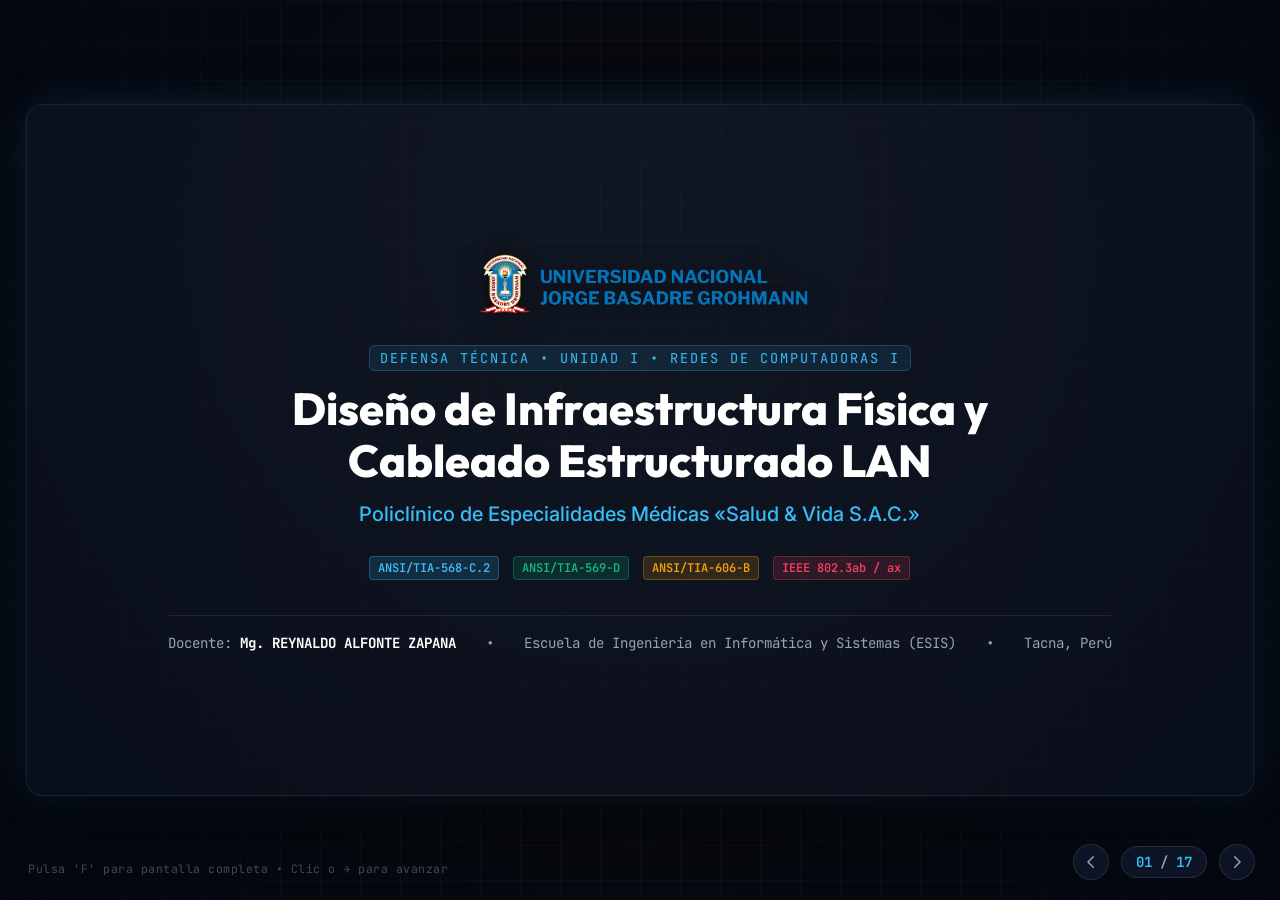
==== diapositivas/index.html @ ad4157c2 "diapositivas" ====
<!DOCTYPE html>
<html lang="es">
<head>
  <meta charset="UTF-8">
  <meta name="viewport" content="width=device-width, initial-scale=1.0">
  <title>Defensa Técnica de Red LAN - Policlínico Salud & Vida</title>
  <link rel="preconnect" href="https://fonts.googleapis.com">
  <link rel="preconnect" href="https://fonts.gstatic.com" crossorigin>
  <link href="https://fonts.googleapis.com/css2?family=Inter:wght@400;500;600;700;800&family=JetBrains+Mono:wght@500;700;800&family=Outfit:wght@600;700;800&display=swap" rel="stylesheet">
  <link rel="stylesheet" href="styles.css">
</head>
<body>

  <!-- Barra de progreso superior -->
  <div id="progress-bar"></div>

  <!-- Contenedor general centrado -->
  <main id="presentation-viewport">
    <div class="slide-stage" title="Haz clic o usa las flechas para avanzar">

      <!-- ===================================================================
           SLIDE 01: PORTADA ACADÉMICA
           =================================================================== -->
      <section class="slide active" id="slide-1">
        <div class="layout-hero">
          <div style="display: flex; align-items: center; justify-content: center; gap: 24px; margin-bottom: 25px;">
            <img src="images/logo-unjbg.png" alt="UNJBG" style="height: 72px; object-fit: contain; filter: drop-shadow(0 4px 12px rgba(0,0,0,0.5));">
          </div>
          
          <div class="slide-tag" style="margin-bottom: 12px;">Defensa Técnica • Unidad I • Redes de Computadoras I</div>
          
          <h1 style="font-family: var(--font-display); font-size: 2.8rem; font-weight: 800; line-height: 1.15; color: #fff; max-width: 900px; margin-bottom: 16px;">
            Diseño de Infraestructura Física y Cableado Estructurado LAN
          </h1>
          
          <p style="font-size: 1.25rem; color: var(--accent-cyan); font-weight: 500; margin-bottom: 30px;">
            Policlínico de Especialidades Médicas «Salud & Vida S.A.C.»
          </p>

          <div style="display: flex; gap: 14px; justify-content: center; margin-bottom: 35px;">
            <span class="pill pill-cyan">ANSI/TIA-568-C.2</span>
            <span class="pill pill-emerald">ANSI/TIA-569-D</span>
            <span class="pill pill-amber">ANSI/TIA-606-B</span>
            <span class="pill pill-rose">IEEE 802.3ab / ax</span>
          </div>

          <div style="display: flex; align-items: center; gap: 30px; font-family: var(--font-mono); font-size: 0.88rem; color: var(--text-muted); border-top: 1px solid rgba(255,255,255,0.08); padding-top: 18px;">
            <div>Docente: <strong style="color: #fff;">Mg. REYNALDO ALFONTE ZAPANA</strong></div>
            <div>•</div>
            <div>Escuela de Ingeniería en Informática y Sistemas (ESIS)</div>
            <div>•</div>
            <div>Tacna, Perú</div>
          </div>
        </div>
      </section>

      <!-- ===================================================================
           SLIDE 02: EL PROBLEMA FÍSICO Y OPERATIVO
           =================================================================== -->
      <section class="slide" id="slide-2">
        <header class="slide-header">
          <div>
            <div class="slide-tag">Diagnóstico Situacional</div>
            <h2 class="slide-title">El Problema Físico: Caos Operativo en Salud</h2>
          </div>
          <div class="slide-subtitle">Vulnerabilidad de datos clínicos en infraestructura precaria</div>
        </header>

        <div class="slide-body">
          <div class="layout-equal">
            <!-- Diagnóstico de Fallas -->
            <div class="card" style="border-color: rgba(244, 63, 94, 0.3);">
              <div class="card-title" style="color: var(--accent-rose);">
                <svg width="22" height="22" fill="none" stroke="currentColor" stroke-width="2" viewBox="0 0 24 24"><path stroke-linecap="round" stroke-linejoin="round" d="M12 9v2m0 4h.01m-6.938 4h13.856c1.54 0 2.502-1.667 1.732-3L13.732 4c-.77-1.333-2.694-1.333-3.464 0L3.34 16c-.77 1.333.192 3 1.732 3z"/></svg>
                Infraestructura Encontrada (Fallas Críticas)
              </div>
              <ul class="bullet-list">
                <li class="bullet-item">
                  <div class="bullet-dot" style="background: var(--accent-rose); box-shadow: 0 0 10px var(--accent-rose);"></div>
                  <div><strong>Cables Cat 5e en piso:</strong> Tendidos sin canalización, expuestos al tránsito de camillas y personal.</div>
                </li>
                <li class="bullet-item">
                  <div class="bullet-dot" style="background: var(--accent-rose); box-shadow: 0 0 10px var(--accent-rose);"></div>
                  <div><strong>Mini-switches en cascada:</strong> Tormentas de broadcast y cuellos de botella constantes en horas punta.</div>
                </li>
                <li class="bullet-item">
                  <div class="bullet-dot" style="background: var(--accent-rose); box-shadow: 0 0 10px var(--accent-rose);"></div>
                  <div><strong>Interferencia EMI en Rayos X:</strong> Datos corrompidos por descargas de 100 kV de equipos electromédicos.</div>
                </li>
              </ul>
              
              <div class="kpi-row" style="margin-top: auto;">
                <div class="kpi-box" style="border-color: rgba(244, 63, 94, 0.2);">
                  <div class="kpi-value rose">100 Mbps</div>
                  <div class="kpi-label">Límite Cat 5e (IEEE 802.3u)</div>
                </div>
                <div class="kpi-box" style="border-color: rgba(244, 63, 94, 0.2);">
                  <div class="kpi-value rose">100 MHz</div>
                  <div class="kpi-label">Ancho de banda Cat 5e (TIA-568)</div>
                </div>
              </div>
            </div>

            <!-- Solución de Ingeniería -->
            <div class="card" style="border-color: rgba(16, 185, 129, 0.3);">
              <div class="card-title" style="color: var(--accent-emerald);">
                <svg width="22" height="22" fill="none" stroke="currentColor" stroke-width="2" viewBox="0 0 24 24"><path stroke-linecap="round" stroke-linejoin="round" d="M9 12l2 2 4-4m6 2a9 9 0 11-18 0 9 9 0 0118 0z"/></svg>
                Solución de Ingeniería Proyectada
              </div>
              <ul class="bullet-list">
                <li class="bullet-item">
                  <div class="bullet-dot" style="background: var(--accent-emerald); box-shadow: 0 0 10px var(--accent-emerald);"></div>
                  <div><strong>100% Canalizado por techo:</strong> Bandeja tipo malla aérea en pasillo + canaleta PVC de dos vías en muros.</div>
                </li>
                <li class="bullet-item">
                  <div class="bullet-dot" style="background: var(--accent-emerald); box-shadow: 0 0 10px var(--accent-emerald);"></div>
                  <div><strong>Centralización en Rack 42U:</strong> Cuarto MDF cerrado, climatizado y con respaldo UPS Online 3kVA.</div>
                </li>
                <li class="bullet-item">
                  <div class="bullet-dot" style="background: var(--accent-emerald); box-shadow: 0 0 10px var(--accent-emerald);"></div>
                  <div><strong>Blindaje F/UTP Cat 6A:</strong> Pantalla electromagnética &ge; 40 dB en salas de diagnóstico crítico.</div>
                </li>
              </ul>

              <div class="kpi-row" style="margin-top: auto;">
                <div class="kpi-box" style="border-color: rgba(16, 185, 129, 0.2);">
                  <div class="kpi-value emerald">&lt; 1.2 s</div>
                  <div class="kpi-label">Apertura estudio DICOM</div>
                </div>
                <div class="kpi-box" style="border-color: rgba(16, 185, 129, 0.2);">
                  <div class="kpi-value emerald">1000 Mbps</div>
                  <div class="kpi-label">Gigabit garantizado</div>
                </div>
              </div>
            </div>
          </div>
        </div>
      </section>

      <!-- ===================================================================
           SLIDE 03: REQUERIMIENTOS Y DIMENSIONAMIENTO
           =================================================================== -->
      <section class="slide" id="slide-3">
        <header class="slide-header">
          <div>
            <div class="slide-tag">Requerimientos de Infraestructura</div>
            <h2 class="slide-title">Dimensionamiento Racional: 450 m² y 56 Tomas</h2>
          </div>
          <div class="slide-subtitle">Distribución por áreas funcionales y densidad de puestos</div>
        </header>

        <div class="slide-body">
          <div class="layout-split">
            <!-- Tabla técnica resumida -->
            <div class="card">
              <div class="card-title">Matriz de Distribución por Zonas</div>
              <table class="tech-table">
                <thead>
                  <tr>
                    <th>Zona Hospitalaria</th>
                    <th>Ambientes</th>
                    <th>Tomas</th>
                    <th>Tipo Cable</th>
                  </tr>
                </thead>
                <tbody>
                  <tr>
                    <td><strong>Atención y Espera</strong></td>
                    <td>Recepción, Sala Espera, Triaje</td>
                    <td><span class="pill pill-cyan">11 Tomas</span></td>
                    <td>UTP Cat 6</td>
                  </tr>
                  <tr>
                    <td><strong>Consulta Externa</strong></td>
                    <td>Consultorios C-01 al C-08</td>
                    <td><span class="pill pill-cyan">16 Tomas</span></td>
                    <td>UTP Cat 6</td>
                  </tr>
                  <tr>
                    <td><strong>Zona Crítica EMI</strong></td>
                    <td>Rayos X y Lab. Clínico</td>
                    <td><span class="pill pill-amber">6 Tomas</span></td>
                    <td>F/UTP Cat 6A</td>
                  </tr>
                  <tr>
                    <td><strong>Administración</strong></td>
                    <td>Jefatura, Contab., Farmacia</td>
                    <td><span class="pill pill-cyan">10 Tomas</span></td>
                    <td>UTP Cat 6</td>
                  </tr>
                  <tr>
                    <td><strong>Equipos Activos</strong></td>
                    <td>4 APs Wi-Fi 6 + Servidores</td>
                    <td><span class="pill pill-purple">13 Tomas</span></td>
                    <td>UTP / F-UTP</td>
                  </tr>
                </tbody>
              </table>
            </div>

            <!-- Panel de Decisiones -->
            <div class="card">
              <div class="card-title">Criterios de Ingeniería Aplicados</div>
              <ul class="bullet-list">
                <li class="bullet-item">
                  <div class="bullet-dot"></div>
                  <div><strong>Regla de 2 tomas mínimas (TIA-568):</strong> Cada puesto cuenta con 1 punto de datos para PC y 1 para impresora o reserva de VoIP.</div>
                </li>
                <li class="bullet-item">
                  <div class="bullet-dot"></div>
                  <div><strong>Reserva técnica del 15%:</strong> 8 puntos distribuidos para futuras cámaras IP o telemedicina sin obras civiles adicionales.</div>
                </li>
                <li class="bullet-item">
                  <div class="bullet-dot"></div>
                  <div><strong>Zonificación médica:</strong> Flujo público al ingreso (Oeste) y zona diagnóstica restringida al fondo (Este).</div>
                </li>
              </ul>

              <div class="kpi-row" style="margin-top: auto;">
                <div class="kpi-box">
                  <div class="kpi-value">450 m²</div>
                  <div class="kpi-label">Planta única (30x15m)</div>
                </div>
                <div class="kpi-box">
                  <div class="kpi-value emerald">56 Pts</div>
                  <div class="kpi-label">Jacks RJ-45 certificados</div>
                </div>
              </div>
            </div>
          </div>
        </div>
      </section>

      <!-- ===================================================================
           SLIDE 04: PERFIL DE TRÁFICO MÉDICO (EMR VS DICOM)
           =================================================================== -->
      <section class="slide" id="slide-4">
        <header class="slide-header">
          <div>
            <div class="slide-tag">Análisis de Carga de Red</div>
            <h2 class="slide-title">Perfil de Tráfico: EMR Ligero vs. Ráfagas DICOM</h2>
          </div>
          <div class="slide-subtitle">Comportamiento asimétrico de los flujos de datos en el policlínico</div>
        </header>

        <div class="slide-body">
          <div class="layout-equal">
            <!-- Flujo 1: EMR -->
            <div class="card">
              <div class="card-title" style="color: var(--accent-cyan);">
                <svg width="22" height="22" fill="none" stroke="currentColor" stroke-width="2" viewBox="0 0 24 24"><path stroke-linecap="round" stroke-linejoin="round" d="M9 12h6m-6 4h6m2 5H7a2 2 0 01-2-2V5a2 2 0 012-2h5.586a1 1 0 01.707.293l5.414 5.414a1 1 0 01.293.707V19a2 2 0 01-2 2z"/></svg>
                Tráfico EMR / Historias Clínicas (Texto / HL7)
              </div>
              <div class="diagram-container" style="height: 140px; margin-bottom: 16px;">
                <!-- Flujo continuo pequeño -->
                <svg viewBox="0 0 400 100">
                  <path d="M 30 50 L 370 50" stroke="#334155" stroke-width="3" stroke-dasharray="6,4"/>
                  <circle cx="90" cy="50" r="10" fill="#38bdf8"/>
                  <circle cx="170" cy="50" r="10" fill="#38bdf8"/>
                  <circle cx="250" cy="50" r="10" fill="#38bdf8"/>
                  <circle cx="330" cy="50" r="10" fill="#38bdf8"/>
                  <text x="200" y="85" fill="#94a3b8" font-family="'JetBrains Mono'" font-size="12" text-anchor="middle">Paquetes pequeños continuos (50 KB / petición)</text>
                </svg>
              </div>
              <ul class="bullet-list">
                <li class="bullet-item"><div class="bullet-dot"></div><div><strong>Patrón:</strong> Consultas constantes a base de datos PostgreSQL/MySQL.</div></li>
                <li class="bullet-item"><div class="bullet-dot"></div><div><strong>Sensibilidad:</strong> Requiere baja latencia (&lt; 5 ms) y cero caídas de sesión.</div></li>
                <li class="bullet-item"><div class="bullet-dot"></div><div><strong>Suficiencia:</strong> Cable UTP Cat 6 cubre holgadamente esta demanda.</div></li>
              </ul>
            </div>

            <!-- Flujo 2: DICOM -->
            <div class="card" style="border-color: rgba(245, 158, 11, 0.3);">
              <div class="card-title" style="color: var(--accent-amber);">
                <svg width="22" height="22" fill="none" stroke="currentColor" stroke-width="2" viewBox="0 0 24 24"><path stroke-linecap="round" stroke-linejoin="round" d="M4 16l4.586-4.586a2 2 0 012.828 0L16 16m-2-2l1.586-1.586a2 2 0 012.828 0L20 14m-6-6h.01M6 20h12a2 2 0 002-2V6a2 2 0 00-2-2H6a2 2 0 00-2 2v12a2 2 0 002 2z"/></svg>
                Tráfico Radiológico DICOM (PACS / Imágenes)
              </div>
              <div class="diagram-container" style="height: 140px; margin-bottom: 16px;">
                <!-- Ráfaga masiva -->
                <svg viewBox="0 0 400 100">
                  <path d="M 30 50 L 370 50" stroke="#334155" stroke-width="3"/>
                  <rect x="110" y="25" width="180" height="50" rx="8" fill="rgba(245, 158, 11, 0.2)" stroke="#f59e0b" stroke-width="2"/>
                  <text x="200" y="55" fill="#f59e0b" font-family="'JetBrains Mono'" font-size="14" font-weight="700" text-anchor="middle">RÁFAGA DICOM: 50 a 300 MB</text>
                  <text x="200" y="90" fill="#94a3b8" font-family="'JetBrains Mono'" font-size="12" text-anchor="middle">Demanda pico masiva de ancho de banda</text>
                </svg>
              </div>
              <ul class="bullet-list">
                <li class="bullet-item"><div class="bullet-dot" style="background: var(--accent-amber);"></div><div><strong>Patrón:</strong> Ráfagas de 120 MB inmediatamente tras disparar el Rayos X.</div></li>
                <li class="bullet-item"><div class="bullet-dot" style="background: var(--accent-amber);"></div><div><strong>Riesgo crítico:</strong> Si el enlace se degrada a 100 Mbps, el visor tarda 15 a 30 seg.</div></li>
                <li class="bullet-item"><div class="bullet-dot" style="background: var(--accent-amber);"></div><div><strong>Exigencia:</strong> Enlace apantallado a 1 Gbps / 10 Gbps directo al servidor PACS.</div></li>
              </ul>
            </div>
          </div>
        </div>
      </section>

      <!-- ===================================================================
           SLIDE 05: TOPOLOGÍA EN ESTRELLA JERÁRQUICA COLAPSADA
           =================================================================== -->
      <section class="slide" id="slide-5">
        <header class="slide-header">
          <div>
            <div class="slide-tag">Diseño Topológico</div>
            <h2 class="slide-title">Decisión 1: Estrella Jerárquica Colapsada</h2>
          </div>
          <div class="slide-subtitle">Centralización en Rack 42U con uplinks SFP+ de 10 Gbps</div>
        </header>

        <div class="slide-body">
          <div class="layout-split">
            <!-- Diagrama Vectorial Manim Style -->
            <div class="diagram-container">
              <svg viewBox="0 0 500 360">
                <!-- Rack Central -->
                <rect x="175" y="30" width="150" height="65" rx="8" fill="rgba(56, 189, 248, 0.15)" stroke="#38bdf8" stroke-width="2"/>
                <text x="250" y="58" fill="#fff" font-family="'Outfit'" font-size="14" font-weight="700" text-anchor="middle">MDF RACK 42U</text>
                <text x="250" y="78" fill="#38bdf8" font-family="'JetBrains Mono'" font-size="11" text-anchor="middle">Switch Core 24p + 4 SFP+</text>

                <!-- Uplinks 10G DAC -->
                <line x1="210" y1="95" x2="110" y2="160" stroke="#38bdf8" stroke-width="3" stroke-dasharray="4,3"/>
                <line x1="290" y1="95" x2="390" y2="160" stroke="#38bdf8" stroke-width="3" stroke-dasharray="4,3"/>
                <text x="135" y="125" fill="#38bdf8" font-family="'JetBrains Mono'" font-size="10" font-weight="700">10G DAC</text>
                <text x="335" y="125" fill="#38bdf8" font-family="'JetBrains Mono'" font-size="10" font-weight="700">10G DAC</text>

                <!-- Switch Acceso 01 (Oeste) -->
                <rect x="35" y="160" width="150" height="55" rx="6" fill="#1e293b" stroke="#64748b" stroke-width="2"/>
                <text x="110" y="185" fill="#fff" font-family="'Outfit'" font-size="13" font-weight="600" text-anchor="middle">SW Acceso 01 (Oeste)</text>
                <text x="110" y="202" fill="#94a3b8" font-family="'JetBrains Mono'" font-size="10" text-anchor="middle">24p GbE PoE+ (370W)</text>

                <!-- Switch Acceso 02 (Este) -->
                <rect x="315" y="160" width="150" height="55" rx="6" fill="#1e293b" stroke="#64748b" stroke-width="2"/>
                <text x="390" y="185" fill="#fff" font-family="'Outfit'" font-size="13" font-weight="600" text-anchor="middle">SW Acceso 02 (Este)</text>
                <text x="390" y="202" fill="#94a3b8" font-family="'JetBrains Mono'" font-size="10" text-anchor="middle">24p GbE PoE+ (370W)</text>

                <!-- Nodos terminales Oeste -->
                <path d="M 60 215 L 40 280" stroke="#475569" stroke-width="1.5"/>
                <path d="M 90 215 L 85 280" stroke="#475569" stroke-width="1.5"/>
                <path d="M 130 215 L 140 280" stroke="#475569" stroke-width="1.5"/>
                <path d="M 160 215 L 190 280" stroke="#475569" stroke-width="1.5"/>
                <rect x="20" y="280" width="38" height="22" rx="3" fill="#0f172a" stroke="#38bdf8"/>
                <text x="39" y="295" fill="#94a3b8" font-family="'JetBrains Mono'" font-size="9" text-anchor="middle">Recep</text>
                <rect x="68" y="280" width="38" height="22" rx="3" fill="#0f172a" stroke="#38bdf8"/>
                <text x="87" y="295" fill="#94a3b8" font-family="'JetBrains Mono'" font-size="9" text-anchor="middle">Farm</text>
                <rect x="120" y="280" width="38" height="22" rx="3" fill="#0f172a" stroke="#38bdf8"/>
                <text x="139" y="295" fill="#94a3b8" font-family="'JetBrains Mono'" font-size="9" text-anchor="middle">C01-04</text>
                <rect x="175" y="280" width="38" height="22" rx="3" fill="#0f172a" stroke="#c084fc"/>
                <text x="194" y="295" fill="#c084fc" font-family="'JetBrains Mono'" font-size="9" text-anchor="middle">AP1/2</text>

                <!-- Nodos terminales Este -->
                <path d="M 340 215 L 310 280" stroke="#475569" stroke-width="1.5"/>
                <path d="M 370 215 L 360 280" stroke="#475569" stroke-width="1.5"/>
                <path d="M 410 215 L 415 280" stroke="#f59e0b" stroke-width="2"/>
                <path d="M 440 215 L 465 280" stroke="#ef4444" stroke-width="2"/>
                <rect x="290" y="280" width="38" height="22" rx="3" fill="#0f172a" stroke="#38bdf8"/>
                <text x="309" y="295" fill="#94a3b8" font-family="'JetBrains Mono'" font-size="9" text-anchor="middle">C05-08</text>
                <rect x="340" y="280" width="38" height="22" rx="3" fill="#0f172a" stroke="#38bdf8"/>
                <text x="359" y="295" fill="#94a3b8" font-family="'JetBrains Mono'" font-size="9" text-anchor="middle">Admin</text>
                <rect x="395" y="280" width="40" height="22" rx="3" fill="#0f172a" stroke="#f59e0b"/>
                <text x="415" y="295" fill="#f59e0b" font-family="'JetBrains Mono'" font-size="9" font-weight="700" text-anchor="middle">Lab</text>
                <rect x="445" y="280" width="40" height="22" rx="3" fill="#0f172a" stroke="#ef4444"/>
                <text x="465" y="295" fill="#ef4444" font-family="'JetBrains Mono'" font-size="9" font-weight="700" text-anchor="middle">Rx</text>
              </svg>
            </div>

            <!-- Defensa de la Topología -->
            <div class="card">
              <div class="card-title">Por qué Estrella Colapsada</div>
              <ul class="bullet-list">
                <li class="bullet-item">
                  <div class="bullet-dot"></div>
                  <div><strong>Aislamiento de fallas por puerto:</strong> Un corte de cable en un consultorio no afecta a los demás ambientes.</div>
                </li>
                <li class="bullet-item">
                  <div class="bullet-dot"></div>
                  <div><strong>Descarte de Bus y Anillo:</strong> Topologías obsoletas que sufren de colisiones masivas y colapso de toda la red ante una sola rotura.</div>
                </li>
                <li class="bullet-item">
                  <div class="bullet-dot"></div>
                  <div><strong>Dos capas en lugar de tres:</strong> Al tener 1 solo piso, una capa de distribución separada habría encarecido $3,500 USD sin beneficio técnico.</div>
                </li>
              </ul>

              <div class="kpi-row" style="margin-top: auto;">
                <div class="kpi-box">
                  <div class="kpi-value">10 Gbps</div>
                  <div class="kpi-label">Uplinks SFP+ DAC</div>
                </div>
                <div class="kpi-box">
                  <div class="kpi-value emerald">100%</div>
                  <div class="kpi-label">Switches PoE+ gestionados</div>
                </div>
              </div>
            </div>
          </div>
        </div>
      </section>

      <!-- ===================================================================
           SLIDE 06: ENCAPSULACIÓN Y LA CAPA FÍSICA
           =================================================================== -->
      <section class="slide" id="slide-6">
        <header class="slide-header">
          <div>
            <div class="slide-tag">Modelos de Referencia</div>
            <h2 class="slide-title">Encapsulación: La Capa Física Sostiene la Red</h2>
          </div>
          <div class="slide-subtitle">Trayectoria descendente de un estudio DICOM desde Rayos X al Servidor PACS</div>
        </header>

        <div class="slide-body">
          <div class="layout-split">
            <!-- Diagrama vertical de capas -->
            <div class="card" style="padding: 2.5% 3.5%;">
              <div style="display: flex; flex-direction: column; gap: 8px; height: 100%; justify-content: space-between;">
                <div style="background: rgba(192, 132, 252, 0.1); border-left: 4px solid var(--accent-purple); padding: 8px 14px; border-radius: 4px;">
                  <div style="font-family: var(--font-mono); font-size: 0.75rem; color: var(--accent-purple); font-weight: 700;">CAPA 7, 6, 5 • APLICACIÓN</div>
                  <div style="font-size: 0.92rem; color: #fff;">Estudio Radiológico DICOM (120 MB de imagen + metadatos)</div>
                </div>
                <div style="background: rgba(56, 189, 248, 0.1); border-left: 4px solid var(--accent-cyan); padding: 8px 14px; border-radius: 4px;">
                  <div style="font-family: var(--font-mono); font-size: 0.75rem; color: var(--accent-cyan); font-weight: 700;">CAPA 4 • TRANSPORTE (TCP)</div>
                  <div style="font-size: 0.92rem; color: #fff;">Segmentación MSS = 1460 bytes • Puerto destino TCP/104 (DICOM Storage)</div>
                </div>
                <div style="background: rgba(56, 189, 248, 0.1); border-left: 4px solid var(--accent-cyan); padding: 8px 14px; border-radius: 4px;">
                  <div style="font-family: var(--font-mono); font-size: 0.75rem; color: var(--accent-cyan); font-weight: 700;">CAPA 3 • RED (IP)</div>
                  <div style="font-size: 0.92rem; color: #fff;">Direccionamiento IPv4 • IP Origen: PC Rayos X &rarr; IP Destino: PACS</div>
                </div>
                <div style="background: rgba(16, 185, 129, 0.1); border-left: 4px solid var(--accent-emerald); padding: 8px 14px; border-radius: 4px;">
                  <div style="font-family: var(--font-mono); font-size: 0.75rem; color: var(--accent-emerald); font-weight: 700;">CAPA 2 • ENLACE (ETHERNET IEEE 802.3)</div>
                  <div style="font-size: 0.92rem; color: #fff;">Cabecera MAC + Cola FCS CRC-32 (Detección rigurosa de errores de bit)</div>
                </div>
                <div style="background: rgba(245, 158, 11, 0.15); border-left: 4px solid var(--accent-amber); padding: 8px 14px; border-radius: 4px;">
                  <div style="font-family: var(--font-mono); font-size: 0.75rem; color: var(--accent-amber); font-weight: 700;">CAPA 1 • FÍSICA (4D-PAM5 EN COBRE)</div>
                  <div style="font-size: 0.92rem; color: #fff;">Voltajes analógicos en 4 pares de cobre F/UTP Cat 6A apantallado</div>
                </div>
              </div>
            </div>

            <!-- Justificación técnica -->
            <div class="card">
              <div class="card-title">Impacto Clínico de la Capa Física</div>
              <ul class="bullet-list">
                <li class="bullet-item">
                  <div class="bullet-dot"></div>
                  <div><strong>El riesgo del ruido:</strong> Si la Capa 1 no tiene blindaje, el ruido altera bits; la Capa 2 descarta la trama por fallo de CRC-32.</div>
                </li>
                <li class="bullet-item">
                  <div class="bullet-dot"></div>
                  <div><strong>Colapso TCP:</strong> Al perderse tramas, la Capa 4 (TCP) entra en retransmisiones continuas y reduce la ventana de congestión.</div>
                </li>
                <li class="bullet-item">
                  <div class="bullet-dot"></div>
                  <div><strong>Resultado garantizado:</strong> Con medio físico inmune, los 120 MB se transfieren en <strong>1.12 segundos</strong> sin congelar el visor del médico.</div>
                </li>
              </ul>

              <div class="kpi-row" style="margin-top: auto;">
                <div class="kpi-box">
                  <div class="kpi-value">1460 B</div>
                  <div class="kpi-label">MSS estándar TCP</div>
                </div>
                <div class="kpi-box">
                  <div class="kpi-value emerald">CRC-32</div>
                  <div class="kpi-label">FCS de integridad</div>
                </div>
              </div>
            </div>
          </div>
        </div>
      </section>

      <!-- ===================================================================
           SLIDE 07: SELECCIÓN DE MEDIOS: UTP CAT 6 LSZH
           =================================================================== -->
      <section class="slide" id="slide-7">
        <header class="slide-header">
          <div>
            <div class="slide-tag">Medios de Transmisión</div>
            <h2 class="slide-title">Decisión 2: UTP Cat 6 LSZH para el 85% de la Red</h2>
          </div>
          <div class="slide-subtitle">Rendimiento Gigabit a 250 MHz con bioseguridad hospitalaria</div>
        </header>

        <div class="slide-body">
          <div class="layout-split">
            <!-- Diagrama Vectorial de Despiece del Cable UTP Cat 6 -->
            <div class="diagram-container">
              <svg viewBox="0 0 400 300">
                <!-- Chaqueta Exterior -->
                <circle cx="200" cy="150" r="120" fill="rgba(56, 189, 248, 0.1)" stroke="#38bdf8" stroke-width="4"/>
                <text x="200" y="18" fill="#38bdf8" font-family="'JetBrains Mono'" font-size="12" font-weight="700" text-anchor="middle">Chaqueta LSZH (Ø 6.2 mm)</text>

                <!-- Cruceta Central (Spline) -->
                <rect x="188" y="50" width="24" height="200" fill="#334155" rx="3"/>
                <rect x="100" y="138" width="200" height="24" fill="#334155" rx="3"/>
                <text x="200" y="154" fill="#94a3b8" font-family="'JetBrains Mono'" font-size="10" text-anchor="middle">Spline</text>

                <!-- Par 1 (Azul) -->
                <circle cx="150" cy="100" r="22" fill="#1e3a8a" stroke="#3b82f6" stroke-width="2"/>
                <text x="150" y="104" fill="#fff" font-size="10" font-weight="700" text-anchor="middle">P1: Az</text>

                <!-- Par 2 (Naranja) -->
                <circle cx="250" cy="100" r="22" fill="#7c2d12" stroke="#ea580c" stroke-width="2"/>
                <text x="250" y="104" fill="#fff" font-size="10" font-weight="700" text-anchor="middle">P2: Na</text>

                <!-- Par 3 (Verde) -->
                <circle cx="150" cy="200" r="22" fill="#14532d" stroke="#22c55e" stroke-width="2"/>
                <text x="150" y="204" fill="#fff" font-size="10" font-weight="700" text-anchor="middle">P3: Ve</text>

                <!-- Par 4 (Marrón) -->
                <circle cx="250" cy="200" r="22" fill="#451a03" stroke="#a16207" stroke-width="2"/>
                <text x="250" y="204" fill="#fff" font-size="10" font-weight="700" text-anchor="middle">P4: Ma</text>
              </svg>
            </div>

            <!-- Justificación Técnica -->
            <div class="card">
              <div class="card-title">Por qué UTP Cat 6 LSZH</div>
              <ul class="bullet-list">
                <li class="bullet-item">
                  <div class="bullet-dot"></div>
                  <div><strong>Cruceta plástica (Spline):</strong> Mantiene la separación física entre los 4 pares, reduciendo drásticamente la paradiafonía (NEXT).</div>
                </li>
                <li class="bullet-item">
                  <div class="bullet-dot"></div>
                  <div><strong>Bioseguridad LSZH (Low Smoke Zero Halogen):</strong> En caso de incendio, no propaga llama ni emite gases halógenos tóxicos que asfixien a los pacientes.</div>
                </li>
                <li class="bullet-item">
                  <div class="bullet-dot"></div>
                  <div><strong>Descarte de FTTD (Fibra al escritorio):</strong> Para distancias menores a 35 m, la fibra encarece el proyecto en 250% sin aportar ventajas de velocidad.</div>
                </li>
              </ul>

              <div class="kpi-row" style="margin-top: auto;">
                <div class="kpi-box">
                  <div class="kpi-value">250 MHz</div>
                  <div class="kpi-label">Ancho de banda Cat 6</div>
                </div>
                <div class="kpi-box">
                  <div class="kpi-value emerald">1000 Mbps</div>
                  <div class="kpi-label">Velocidad garantizada</div>
                </div>
              </div>
            </div>
          </div>
        </div>
      </section>

      <!-- ===================================================================
           SLIDE 08: ZONAS CRÍTICAS Y EL TEOREMA DE SHANNON
           =================================================================== -->
      <section class="slide" id="slide-8">
        <header class="slide-header">
          <div>
            <div class="slide-tag">Física de Comunicaciones</div>
            <h2 class="slide-title">Decisión 3: F/UTP Cat 6A Blindado en Rayos X y Lab</h2>
          </div>
          <div class="slide-subtitle">Fundamentación matemática mediante el Teorema de Shannon-Hartley</div>
        </header>

        <div class="slide-body">
          <div class="layout-split">
            <!-- Fórmula y Gráfico de Shannon -->
            <div class="card" style="align-items: center; justify-content: center; text-align: center;">
              <div class="card-title" style="align-self: flex-start;">Fundamento Matemático</div>
              
              <div class="math-formula">
                <span class="var">C</span> = <span class="var">B</span> <span class="op">&middot;</span> log<sub>2</sub><span class="op">(</span>1 + <span class="num">S</span> / <span class="num">N</span><span class="op">)</span>
              </div>

              <p style="font-size: 0.95rem; color: var(--text-muted); max-width: 380px; margin-bottom: 20px;">
                Si el ruido electromagnético (<span style="color: var(--accent-rose); font-weight:700;">N</span>) crece por descargas de 100 kV, la relación <span style="font-family: var(--font-mono);">S/N</span> se desploma y la capacidad del canal (<span style="color: var(--accent-cyan); font-weight:700;">C</span>) cae.
              </p>

              <div class="diagram-container" style="height: 110px; width: 100%;">
                <svg viewBox="0 0 360 80">
                  <path d="M 30 60 Q 180 55 330 15" fill="none" stroke="#38bdf8" stroke-width="3"/>
                  <text x="35" y="75" fill="#f43f5e" font-family="'JetBrains Mono'" font-size="10">Alto Ruido: C &darr; (100 Mbps)</text>
                  <text x="325" y="32" fill="#10b981" font-family="'JetBrains Mono'" font-size="10" text-anchor="end">Con Blindaje: C &uarr; (10 Gbps)</text>
                </svg>
              </div>
            </div>

            <!-- Justificación Técnica -->
            <div class="card" style="border-color: rgba(245, 158, 11, 0.3);">
              <div class="card-title" style="color: var(--accent-amber);">Protección Contra Descargas de 100 kV</div>
              <ul class="bullet-list">
                <li class="bullet-item">
                  <div class="bullet-dot" style="background: var(--accent-amber);"></div>
                  <div><strong>Pantalla de aluminio (Foil):</strong> Envuelve los 4 pares actuando como una jaula de Faraday continua.</div>
                </li>
                <li class="bullet-item">
                  <div class="bullet-dot" style="background: var(--accent-amber);"></div>
                  <div><strong>Atenuación EMI &ge; 40 dB:</strong> Desvía la interferencia parásita hacia el hilo de drenaje conectado a la tierra TMGB.</div>
                </li>
                <li class="bullet-item">
                  <div class="bullet-dot" style="background: var(--accent-amber);"></div>
                  <div><strong>Categoría 6A (500 MHz / 10 Gbps):</strong> Prepara el canal para el nuevo equipamiento de Tomografía Axial Computarizada (TAC).</div>
                </li>
              </ul>

              <div class="kpi-row" style="margin-top: auto;">
                <div class="kpi-box" style="border-color: rgba(245, 158, 11, 0.2);">
                  <div class="kpi-value amber">&ge; 40 dB</div>
                  <div class="kpi-label">Aislamiento de ruido</div>
                </div>
                <div class="kpi-box" style="border-color: rgba(245, 158, 11, 0.2);">
                  <div class="kpi-value amber">500 MHz</div>
                  <div class="kpi-label">Ancho de banda Cat 6A</div>
                </div>
              </div>
            </div>
          </div>
        </div>
      </section>

      <!-- ===================================================================
           SLIDE 09: CANALIZACIONES Y SEPARACIÓN ELECTROMAGNÉTICA
           =================================================================== -->
      <section class="slide" id="slide-9">
        <header class="slide-header">
          <div>
            <div class="slide-tag">Infraestructura Física</div>
            <h2 class="slide-title">Decisión 4: Bandeja Aérea y Canaleta de Doble Vía</h2>
          </div>
          <div class="slide-subtitle">Diseño bajo estándar ANSI/TIA-569-D para ocupación y separación</div>
        </header>

        <div class="slide-body">
          <div class="layout-equal">
            <!-- Bandeja Malla 200x50 mm -->
            <div class="card">
              <div class="card-title">Bandeja Malla en Pasillo (200&times;50 mm)</div>
              <div class="diagram-container" style="height: 140px; margin-bottom: 14px;">
                <svg viewBox="0 0 350 120">
                  <!-- Malla de alambre -->
                  <rect x="40" y="30" width="270" height="60" rx="4" fill="none" stroke="#f59e0b" stroke-width="2" stroke-dasharray="8,4"/>
                  <!-- Cables en fondo ocupando 28% -->
                  <circle cx="65" cy="75" r="7" fill="#38bdf8"/>
                  <circle cx="82" cy="75" r="7" fill="#38bdf8"/>
                  <circle cx="99" cy="75" r="7" fill="#38bdf8"/>
                  <circle cx="116" cy="75" r="7" fill="#38bdf8"/>
                  <circle cx="133" cy="75" r="7" fill="#38bdf8"/>
                  <circle cx="150" cy="75" r="7" fill="#38bdf8"/>
                  <circle cx="167" cy="75" r="7" fill="#38bdf8"/>
                  <circle cx="184" cy="75" r="7" fill="#38bdf8"/>
                  <circle cx="201" cy="75" r="7" fill="#38bdf8"/>
                  <circle cx="218" cy="75" r="7" fill="#38bdf8"/>
                  <circle cx="73" cy="62" r="7" fill="#38bdf8"/>
                  <circle cx="90" cy="62" r="7" fill="#38bdf8"/>
                  <circle cx="107" cy="62" r="7" fill="#38bdf8"/>
                  <circle cx="124" cy="62" r="7" fill="#38bdf8"/>
                  <text x="175" y="20" fill="#f59e0b" font-family="'JetBrains Mono'" font-size="11" text-anchor="middle">OCUPACIÓN INICIAL: 28% (Norma: &le; 40%)</text>
                </svg>
              </div>
              <ul class="bullet-list">
                <li class="bullet-item"><div class="bullet-dot"></div><div><strong>Falso techo a +2.75 m:</strong> Suspensión mediante varillas roscadas de 3/8".</div></li>
                <li class="bullet-item"><div class="bullet-dot"></div><div><strong>Ventilación natural:</strong> La malla no retiene polvo y disipa calor de cables PoE+.</div></li>
              </ul>
            </div>

            <!-- Canaleta PVC Muro -->
            <div class="card">
              <div class="card-title">Canaleta de Pared PVC (40&times;25 mm)</div>
              <div class="diagram-container" style="height: 140px; margin-bottom: 14px;">
                <svg viewBox="0 0 350 120">
                  <rect x="50" y="25" width="250" height="70" rx="6" fill="#1e293b" stroke="#64748b" stroke-width="2"/>
                  <!-- Tabique Separador -->
                  <line x1="175" y1="25" x2="175" y2="95" stroke="#94a3b8" stroke-width="3"/>
                  <!-- Vía Datos -->
                  <circle cx="100" cy="60" r="10" fill="#38bdf8"/>
                  <circle cx="125" cy="60" r="10" fill="#38bdf8"/>
                  <text x="112" y="86" fill="#38bdf8" font-family="'JetBrains Mono'" font-size="10" text-anchor="middle">DATOS UTP</text>
                  <!-- Vía Energía -->
                  <circle cx="225" cy="60" r="10" fill="#ef4444"/>
                  <circle cx="250" cy="60" r="10" fill="#ef4444"/>
                  <text x="237" y="86" fill="#ef4444" font-family="'JetBrains Mono'" font-size="10" text-anchor="middle">220V UPS</text>
                </svg>
              </div>
              <ul class="bullet-list">
                <li class="bullet-item"><div class="bullet-dot" style="background: var(--accent-emerald);"></div><div><strong>Tabique separador físico:</strong> Aísla campos inductivos de la corriente alterna de 60 Hz.</div></li>
                <li class="bullet-item"><div class="bullet-dot" style="background: var(--accent-emerald);"></div><div><strong>Radio de curvatura &ge; 4xOD:</strong> Curvas moldeadas de fábrica para evitar quiebres.</div></li>
              </ul>
            </div>
          </div>
        </div>
      </section>

      <!-- ===================================================================
           SLIDE 10: UBICACIÓN DEL MDF Y CENTRO DE GRAVEDAD
           =================================================================== -->
      <section class="slide" id="slide-10">
        <header class="slide-header">
          <div>
            <div class="slide-tag">Topografía y Distancias</div>
            <h2 class="slide-title">Decisión 5: Cuarto MDF en el Centro de Gravedad</h2>
          </div>
          <div class="slide-subtitle">Optimización de longitudes y cumplimiento holgado de la norma TIA-568</div>
        </header>

        <div class="slide-body">
          <div class="layout-split">
            <!-- Diagrama Vectorial de Radios de Distancia -->
            <div class="diagram-container">
              <svg viewBox="0 0 450 240">
                <!-- Edificio 30x15m proporcional -->
                <rect x="25" y="30" width="400" height="180" rx="6" fill="#0f172a" stroke="#334155" stroke-width="2"/>
                <line x1="25" y1="110" x2="425" y2="110" stroke="#1e293b" stroke-width="1.5" stroke-dasharray="4,4"/>
                
                <!-- Cuarto MDF Central -->
                <rect x="180" y="110" width="55" height="55" fill="rgba(56, 189, 248, 0.25)" stroke="#38bdf8" stroke-width="2"/>
                <text x="207" y="142" fill="#fff" font-family="'JetBrains Mono'" font-size="10" font-weight="700" text-anchor="middle">MDF</text>

                <!-- Vector a Recepción (Oeste) -->
                <line x1="180" y1="137" x2="65" y2="70" stroke="#38bdf8" stroke-width="2" stroke-dasharray="4,3"/>
                <text x="110" y="90" fill="#38bdf8" font-family="'JetBrains Mono'" font-size="10">17.7 m</text>

                <!-- Vector a Rayos X / Lab (Este - Enlace Máximo) -->
                <line x1="235" y1="137" x2="385" y2="175" stroke="#f43f5e" stroke-width="2.5"/>
                <circle cx="385" cy="175" r="5" fill="#f43f5e"/>
                <text x="315" y="170" fill="#f43f5e" font-family="'JetBrains Mono'" font-size="11" font-weight="700">MAX: 34.8 m</text>
                
                <text x="225" y="22" fill="#94a3b8" font-family="'JetBrains Mono'" font-size="11" text-anchor="middle">LONGITUD TOTAL: 30.0 METROS</text>
              </svg>
            </div>

            <!-- Justificación Técnica -->
            <div class="card">
              <div class="card-title">Margen Normativo de Seguridad</div>
              <ul class="bullet-list">
                <li class="bullet-item">
                  <div class="bullet-dot"></div>
                  <div><strong>Límite TIA-568:</strong> 90.0 metros estrictos para el enlace permanente.</div>
                </li>
                <li class="bullet-item">
                  <div class="bullet-dot"></div>
                  <div><strong>Enlace más lejano medido:</strong> 34.80 metros (Laboratorio Clínico en el extremo este).</div>
                </li>
                <li class="bullet-item">
                  <div class="bullet-dot"></div>
                  <div><strong>Margen de seguridad:</strong> +55.20 metros (61.3% por debajo del límite máximo).</div>
                </li>
                <li class="bullet-item">
                  <div class="bullet-dot"></div>
                  <div><strong>Ahorro económico:</strong> La posición central ahorró más de 650 metros de cable frente a ubicar el rack en una esquina.</div>
                </li>
              </ul>

              <div class="kpi-row" style="margin-top: auto;">
                <div class="kpi-box">
                  <div class="kpi-value emerald">34.8 m</div>
                  <div class="kpi-label">Toma más lejana</div>
                </div>
                <div class="kpi-box">
                  <div class="kpi-value">90.0 m</div>
                  <div class="kpi-label">Tope norma TIA</div>
                </div>
              </div>
            </div>
          </div>
        </div>
      </section>

      <!-- ===================================================================
           SLIDE 11: ELEVACIÓN DEL GABINETE RACK 42U
           =================================================================== -->
      <section class="slide" id="slide-11">
        <header class="slide-header">
          <div>
            <div class="slide-tag">Gabinete Central</div>
            <h2 class="slide-title">Decisión 6: Elevación Modular del Rack 42U</h2>
          </div>
          <div class="slide-subtitle">Distribución tipo sándwich para ordenamiento y flujo térmico óptimo</div>
        </header>

        <div class="slide-body">
          <div class="layout-split">
            <!-- Diagrama SVG de Elevación del Rack -->
            <div class="diagram-container" style="padding: 10px;">
              <svg viewBox="0 0 280 380">
                <!-- Marco del Rack 42U -->
                <rect x="30" y="10" width="220" height="360" rx="4" fill="#0b0f19" stroke="#475569" stroke-width="3"/>
                <!-- Extractores Techo -->
                <rect x="40" y="15" width="200" height="18" fill="#1e293b"/>
                <text x="140" y="28" fill="#94a3b8" font-family="'JetBrains Mono'" font-size="8" text-anchor="middle">Extractores Termostatizados (U40-U42)</text>
                <!-- Patch Panel 1 + Org -->
                <rect x="40" y="45" width="200" height="16" fill="#1e3a8a"/>
                <text x="140" y="57" fill="#fff" font-family="'JetBrains Mono'" font-size="8" text-anchor="middle">Patch Panel 01 (Cat 6 - 24p)</text>
                <rect x="40" y="63" width="200" height="12" fill="#0f172a" stroke="#334155"/>
                <text x="140" y="72" fill="#64748b" font-family="'JetBrains Mono'" font-size="7" text-anchor="middle">Organizador Horizontal 1U</text>
                <!-- Patch Panel 2 + Org -->
                <rect x="40" y="80" width="200" height="16" fill="#1e3a8a"/>
                <text x="140" y="92" fill="#fff" font-family="'JetBrains Mono'" font-size="8" text-anchor="middle">Patch Panel 02 (Cat 6 - 24p)</text>
                <rect x="40" y="98" width="200" height="12" fill="#0f172a" stroke="#334155"/>
                <text x="140" y="107" fill="#64748b" font-family="'JetBrains Mono'" font-size="7" text-anchor="middle">Organizador Horizontal 1U</text>
                <!-- Patch Panel 3 Blindado + Org -->
                <rect x="40" y="115" width="200" height="16" fill="#b45309"/>
                <text x="140" y="127" fill="#fff" font-family="'JetBrains Mono'" font-size="8" text-anchor="middle">Patch Panel 03 (Cat 6A Blindado)</text>
                <rect x="40" y="133" width="200" height="12" fill="#0f172a" stroke="#334155"/>
                <text x="140" y="142" fill="#64748b" font-family="'JetBrains Mono'" font-size="7" text-anchor="middle">Organizador Horizontal 1U</text>
                <!-- Switch Acceso 1 -->
                <rect x="40" y="155" width="200" height="18" fill="#0284c7"/>
                <text x="140" y="168" fill="#fff" font-family="'JetBrains Mono'" font-size="8" font-weight="700" text-anchor="middle">SWITCH ACCESO 01 (24p PoE+)</text>
                <!-- Switch Acceso 2 -->
                <rect x="40" y="177" width="200" height="18" fill="#0284c7"/>
                <text x="140" y="190" fill="#fff" font-family="'JetBrains Mono'" font-size="8" font-weight="700" text-anchor="middle">SWITCH ACCESO 02 (24p PoE+)</text>
                <!-- Switch Core -->
                <rect x="40" y="200" width="200" height="18" fill="#0369a1"/>
                <text x="140" y="213" fill="#fff" font-family="'JetBrains Mono'" font-size="8" font-weight="700" text-anchor="middle">SWITCH CORE / DIST (4 SFP+ 10G)</text>
                <!-- Servidores EMR + PACS -->
                <rect x="40" y="235" width="200" height="35" fill="#334155"/>
                <text x="140" y="256" fill="#fff" font-family="'JetBrains Mono'" font-size="9" text-anchor="middle">Servidor EMR + PACS (4U)</text>
                <!-- PDU -->
                <rect x="40" y="280" width="200" height="12" fill="#0f172a" stroke="#f59e0b"/>
                <text x="140" y="289" fill="#f59e0b" font-family="'JetBrains Mono'" font-size="7" text-anchor="middle">PDU 8 Tomas C13 Termomagnético</text>
                <!-- UPS Online 3kVA -->
                <rect x="40" y="300" width="200" height="55" fill="#1e293b" stroke="#10b981"/>
                <text x="140" y="325" fill="#10b981" font-family="'JetBrains Mono'" font-size="9" font-weight="700" text-anchor="middle">UPS Online Doble Conversión</text>
                <text x="140" y="340" fill="#94a3b8" font-family="'JetBrains Mono'" font-size="8" text-anchor="middle">3000 VA / 2700 W (Batería 45 min)</text>
              </svg>
            </div>

            <!-- Justificación de la Elevación -->
            <div class="card">
              <div class="card-title">Criterios de Ordenamiento y Energía</div>
              <ul class="bullet-list">
                <li class="bullet-item">
                  <div class="bullet-dot"></div>
                  <div><strong>Topología tipo sándwich:</strong> Patch panels directamente sobre los switches; permite usar latiguillos cortos de 1 metro eliminando cruzaderas.</div>
                </li>
                <li class="bullet-item">
                  <div class="bullet-dot"></div>
                  <div><strong>UPS Online Doble Conversión (3 kVA):</strong> Entrega onda senoidal pura sin microcortes de conmutación (0 ms de transferencia).</div>
                </li>
                <li class="bullet-item">
                  <div class="bullet-dot"></div>
                  <div><strong>Puesta a tierra TMGB (TIA-607):</strong> Barra de cobre en la base conectada al pozo a tierra (&le; 5 &Omega;).</div>
                </li>
              </ul>

              <div class="kpi-row" style="margin-top: auto;">
                <div class="kpi-box">
                  <div class="kpi-value">42 U</div>
                  <div class="kpi-label">Altura gabinete 19"</div>
                </div>
                <div class="kpi-box">
                  <div class="kpi-value emerald">45 min</div>
                  <div class="kpi-label">Autonomía UPS Online</div>
                </div>
              </div>
            </div>
          </div>
        </div>
      </section>

      <!-- ===================================================================
           SLIDE 12: PLANO ARQUITECTÓNICO CIVIL Y DISTRIBUCIÓN
           =================================================================== -->
      <section class="slide" id="slide-12">
        <header class="slide-header">
          <div>
            <div class="slide-tag">Diseño Civil</div>
            <h2 class="slide-title">Decisión 7: Distribución Física de Ambientes</h2>
          </div>
          <div class="slide-subtitle">Plano arquitectónico civil a escala 1:100 (450 m²)</div>
        </header>

        <div class="slide-body">
          <div class="layout-hero" style="padding: 0;">
            <div class="blueprint-frame">
              <img src="images/plano.png" alt="Plano Arquitectónico Civil">
            </div>
          </div>
        </div>
      </section>

      <!-- ===================================================================
           SLIDE 13: PLANO INTEGRAL DE INGENIERÍA DE RED
           =================================================================== -->
      <section class="slide" id="slide-13">
        <header class="slide-header">
          <div>
            <div class="slide-tag">Ingeniería de Planta</div>
            <h2 class="slide-title">Decisión 8: Plano Integral de Red y Canalizaciones</h2>
          </div>
          <div class="slide-subtitle">Rutas de bandeja aérea, tomas RJ-45 y acometidas al Rack MDF</div>
        </header>

        <div class="slide-body">
          <div class="layout-hero" style="padding: 0;">
            <div class="blueprint-frame">
              <img src="images/plano_red_preview.png" alt="Plano de Ingeniería de Red LAN">
            </div>
          </div>
        </div>
      </section>

      <!-- ===================================================================
           SLIDE 14: COBERTURA INALÁMBRICA WI-FI 6 DE ALTA DENSIDAD
           =================================================================== -->
      <section class="slide" id="slide-14">
        <header class="slide-header">
          <div>
            <div class="slide-tag">Conectividad Inalámbrica</div>
            <h2 class="slide-title">Decisión 9: 4 Access Points Wi-Fi 6 (802.11ax)</h2>
          </div>
          <div class="slide-subtitle">Celdas de 8 metros en 5 GHz con 15% de solapamiento para Fast Roaming</div>
        </header>

        <div class="slide-body">
          <div class="layout-split">
            <!-- Diagrama Vectorial de Celdas Wi-Fi -->
            <div class="diagram-container">
              <svg viewBox="0 0 420 220">
                <rect x="15" y="20" width="390" height="175" rx="6" fill="#0f172a" stroke="#334155"/>
                
                <!-- AP-01 (Sala de Espera - R: 8m) -->
                <circle cx="85" cy="135" r="50" fill="rgba(192, 132, 252, 0.15)" stroke="#c084fc" stroke-dasharray="4,3"/>
                <circle cx="85" cy="135" r="6" fill="#c084fc"/>
                <text x="85" y="153" fill="#c084fc" font-family="'JetBrains Mono'" font-size="9" font-weight="700" text-anchor="middle">AP-01 (Espera)</text>

                <!-- AP-02 (Pasillo Oeste) -->
                <circle cx="165" cy="90" r="50" fill="rgba(192, 132, 252, 0.15)" stroke="#c084fc" stroke-dasharray="4,3"/>
                <circle cx="165" cy="90" r="6" fill="#c084fc"/>
                <text x="165" y="78" fill="#c084fc" font-family="'JetBrains Mono'" font-size="9" font-weight="700" text-anchor="middle">AP-02 (Pasillo O)</text>

                <!-- AP-03 (Pasillo Este) -->
                <circle cx="280" cy="90" r="50" fill="rgba(192, 132, 252, 0.15)" stroke="#c084fc" stroke-dasharray="4,3"/>
                <circle cx="280" cy="90" r="6" fill="#c084fc"/>
                <text x="280" y="78" fill="#c084fc" font-family="'JetBrains Mono'" font-size="9" font-weight="700" text-anchor="middle">AP-03 (Pasillo E)</text>

                <!-- AP-04 (Administración) -->
                <circle cx="330" cy="135" r="50" fill="rgba(192, 132, 252, 0.15)" stroke="#c084fc" stroke-dasharray="4,3"/>
                <circle cx="330" cy="135" r="6" fill="#c084fc"/>
                <text x="330" y="153" fill="#c084fc" font-family="'JetBrains Mono'" font-size="9" font-weight="700" text-anchor="middle">AP-04 (Admin)</text>
              </svg>
            </div>

            <!-- Justificación de Cobertura -->
            <div class="card">
              <div class="card-title">Por qué AP-01 en Sala de Espera</div>
              <ul class="bullet-list">
                <li class="bullet-item">
                  <div class="bullet-dot" style="background: var(--accent-purple);"></div>
                  <div><strong>Pico de concurrencia:</strong> La Sala de Espera concentra hasta 35 personas. Requiere su propio AP para no saturar la red médica.</div>
                </li>
                <li class="bullet-item">
                  <div class="bullet-dot" style="background: var(--accent-purple);"></div>
                  <div><strong>Fast Roaming (802.11r/k/v):</strong> 15% de solapamiento entre celdas; un médico con tablet camina por el pasillo sin corte de sesión.</div>
                </li>
                <li class="bullet-item">
                  <div class="bullet-dot" style="background: var(--accent-purple);"></div>
                  <div><strong>Aislamiento estricto de SSIDs:</strong> Red de pacientes aislada en VLAN separada con ancho de banda limitado a 5 Mbps.</div>
                </li>
              </ul>

              <div class="kpi-row" style="margin-top: auto;">
                <div class="kpi-box">
                  <div class="kpi-value purple">&ge; -65 dBm</div>
                  <div class="kpi-label">RSSI borde de celda</div>
                </div>
                <div class="kpi-box">
                  <div class="kpi-value">15%</div>
                  <div class="kpi-label">Solapamiento roaming</div>
                </div>
              </div>
            </div>
          </div>
        </div>
      </section>

      <!-- ===================================================================
           SLIDE 15: PROTOCOLO DE CERTIFICACIÓN FLUKE
           =================================================================== -->
      <section class="slide" id="slide-15">
        <header class="slide-header">
          <div>
            <div class="slide-tag">Aseguramiento de Calidad</div>
            <h2 class="slide-title">Decisión 10: Certificación Metrológica TIA-568-C.2</h2>
          </div>
          <div class="slide-subtitle">Parámetros de radiofrecuencia a 250 MHz medidos con Fluke DSX-8000</div>
        </header>

        <div class="slide-body">
          <div class="layout-split">
            <!-- Tabla técnica de límites -->
            <div class="card">
              <div class="card-title">Parámetros Críticos de Certificación</div>
              <table class="tech-table">
                <thead>
                  <tr>
                    <th>Parámetro RF</th>
                    <th>Límite Cat 6 (250 MHz)</th>
                    <th>Causa Típica Falla</th>
                  </tr>
                </thead>
                <tbody>
                  <tr>
                    <td><strong>Wire Map</strong></td>
                    <td>Continuidad 1:1 directa</td>
                    <td>Corte de hilo / Error pinout</td>
                  </tr>
                  <tr>
                    <td><strong>Longitud (TDR)</strong></td>
                    <td>&le; 90.0 m (Medido: 34.8m)</td>
                    <td>Tirada excesiva de cable</td>
                  </tr>
                  <tr>
                    <td><strong>Atenuación (IL)</strong></td>
                    <td>&le; 31.1 dB</td>
                    <td>Cable CCA o longitud</td>
                  </tr>
                  <tr>
                    <td><strong>NEXT (Paradiafonía)</strong></td>
                    <td>&ge; 35.3 dB</td>
                    <td>Destrenzado &gt; 13 mm</td>
                  </tr>
                  <tr>
                    <td><strong>Return Loss</strong></td>
                    <td>&ge; 10.0 dB</td>
                    <td>Radio curvatura &lt; 4xOD</td>
                  </tr>
                </tbody>
              </table>
            </div>

            <!-- Modelo Enlace Permanente vs Canal -->
            <div class="card">
              <div class="card-title">Enlace Permanente vs. Canal Completo</div>
              <ul class="bullet-list">
                <li class="bullet-item">
                  <div class="bullet-dot"></div>
                  <div><strong>Enlace Permanente (90 m máx):</strong> Evalúa solo el tendido fijo (IDC patch panel a Keystone de pared). Es la prueba de entrega de obra civil.</div>
                </li>
                <li class="bullet-item">
                  <div class="bullet-dot"></div>
                  <div><strong>Canal Completo (100 m máx):</strong> Suma los latiguillos de ambos extremos. Es usado durante mantenimiento operativo.</div>
                </li>
                <li class="bullet-item">
                  <div class="bullet-dot"></div>
                  <div><strong>Dictamen oficial:</strong> 100% de los 56 enlaces certificados en modelo de Enlace Permanente con garantía de 20 años.</div>
                </li>
              </ul>

              <div class="kpi-row" style="margin-top: auto;">
                <div class="kpi-box">
                  <div class="kpi-value emerald">100%</div>
                  <div class="kpi-label">Reporte Pass / Fail</div>
                </div>
                <div class="kpi-box">
                  <div class="kpi-value">Nivel IIIe</div>
                  <div class="kpi-label">Precisión instrumento</div>
                </div>
              </div>
            </div>
          </div>
        </div>
      </section>

      <!-- ===================================================================
           SLIDE 16: LA TRAMPA DEL SPLIT PAIR
           =================================================================== -->
      <section class="slide" id="slide-16">
        <header class="slide-header">
          <div>
            <div class="slide-tag">Diagnóstico Avanzado</div>
            <h2 class="slide-title">Decisión 11: Por Qué el Tester de LEDs Engaña</h2>
          </div>
          <div class="slide-subtitle">El fenómeno electromagnético del Par Dividido (Split Pair)</div>
        </header>

        <div class="slide-body">
          <div class="layout-split">
            <!-- Diagrama Vectorial del Split Pair -->
            <div class="diagram-container">
              <svg viewBox="0 0 400 240">
                <!-- Caso LED Aprobado -->
                <rect x="20" y="20" width="160" height="200" rx="6" fill="#1e293b" stroke="#10b981" stroke-width="2"/>
                <text x="100" y="45" fill="#10b981" font-family="'JetBrains Mono'" font-size="11" font-weight="700" text-anchor="middle">TESTER LED BÁSICO</text>
                <text x="100" y="65" fill="#94a3b8" font-size="9" text-anchor="middle">Inyecta Corriente Continua (DC)</text>
                <!-- 8 Pines alineados -->
                <line x1="50" y1="90" x2="150" y2="90" stroke="#10b981" stroke-width="2"/>
                <line x1="50" y1="110" x2="150" y2="110" stroke="#10b981" stroke-width="2"/>
                <line x1="50" y1="130" x2="150" y2="130" stroke="#10b981" stroke-width="2"/>
                <line x1="50" y1="150" x2="150" y2="150" stroke="#10b981" stroke-width="2"/>
                <text x="100" y="195" fill="#10b981" font-family="'JetBrains Mono'" font-size="12" font-weight="700" text-anchor="middle">LED 1..8: OK (FALSO)</text>

                <!-- Caso Split Pair RF Fallo -->
                <rect x="220" y="20" width="160" height="200" rx="6" fill="#1e293b" stroke="#f43f5e" stroke-width="2"/>
                <text x="300" y="45" fill="#f43f5e" font-family="'JetBrains Mono'" font-size="11" font-weight="700" text-anchor="middle">CERTIFICADOR RF</text>
                <text x="300" y="65" fill="#94a3b8" font-size="9" text-anchor="middle">Mide Radiofrecuencia (250 MHz)</text>
                <!-- Pares Cruzados electromagnéticamente -->
                <path d="M 250 90 L 350 90" stroke="#f59e0b" stroke-width="2"/>
                <path d="M 250 110 L 350 110" stroke="#f59e0b" stroke-width="2"/>
                <path d="M 250 130 Q 300 150 350 130" stroke="#f43f5e" stroke-width="2" stroke-dasharray="4,2"/>
                <path d="M 250 150 Q 300 130 350 150" stroke="#f43f5e" stroke-width="2" stroke-dasharray="4,2"/>
                <text x="300" y="195" fill="#f43f5e" font-family="'JetBrains Mono'" font-size="12" font-weight="700" text-anchor="middle">NEXT &lt; 15 dB (FALLA)</text>
              </svg>
            </div>

            <!-- Explicación Técnica -->
            <div class="card">
              <div class="card-title" style="color: var(--accent-rose);">Ruptura del Campo Balanceado</div>
              <ul class="bullet-list">
                <li class="bullet-item">
                  <div class="bullet-dot" style="background: var(--accent-rose);"></div>
                  <div><strong>La trampa DC:</strong> Si mezclas hilos de pares distintos en ambos lados, la continuidad metálica existe (el LED enciende en verde).</div>
                </li>
                <li class="bullet-item">
                  <div class="bullet-dot" style="background: var(--accent-rose);"></div>
                  <div><strong>Desastre en alta frecuencia:</strong> Se pierde la cancelación electromagnética por trenzado. La diafonía (NEXT) se dispara provocando 80% de pérdida de paquetes.</div>
                </li>
                <li class="bullet-item">
                  <div class="bullet-dot" style="background: var(--accent-rose);"></div>
                  <div><strong>Dominio metrológico:</strong> Solo un certificador RF mide la respuesta en frecuencia y detecta el Split Pair.</div>
                </li>
              </ul>

              <div class="kpi-row" style="margin-top: auto;">
                <div class="kpi-box" style="border-color: rgba(244, 63, 94, 0.2);">
                  <div class="kpi-value rose">&lt; 15 dB</div>
                  <div class="kpi-label">NEXT catastrófico</div>
                </div>
                <div class="kpi-box" style="border-color: rgba(16, 185, 129, 0.2);">
                  <div class="kpi-value emerald">&ge; 35.3 dB</div>
                  <div class="kpi-label">Límite norma Cat 6</div>
                </div>
              </div>
            </div>
          </div>
        </div>
      </section>

      <!-- ===================================================================
           SLIDE 17: PRESUPUESTO (BOM) Y SUSTENTACIÓN DE LA MUESTRA FÍSICA
           =================================================================== -->
      <section class="slide" id="slide-17">
        <header class="slide-header">
          <div>
            <div class="slide-tag">Cierre de la Propuesta</div>
            <h2 class="slide-title">Presupuesto Consolidado y Muestra Física UTP</h2>
          </div>
          <div class="slide-subtitle">Inversión directa de suministros y evaluación individual ante el jurado</div>
        </header>

        <div class="slide-body">
          <div class="layout-split">
            <!-- Tabla de Costos Consolidada -->
            <div class="card">
              <div class="card-title">Resumen Económico del Proyecto (BOM)</div>
              <table class="tech-table">
                <thead>
                  <tr>
                    <th>Partida Presupuestal</th>
                    <th>Monto USD</th>
                    <th>Monto PEN</th>
                    <th>%</th>
                  </tr>
                </thead>
                <tbody>
                  <tr>
                    <td><strong>P1: Cableado Pasivo</strong></td>
                    <td>$2,208.00</td>
                    <td>S/. 8,280.00</td>
                    <td>22.9%</td>
                  </tr>
                  <tr>
                    <td><strong>P2: Canalizaciones y Tierra</strong></td>
                    <td>$1,084.00</td>
                    <td>S/. 4,065.00</td>
                    <td>11.3%</td>
                  </tr>
                  <tr>
                    <td><strong>P3: Rack 42U y UPS 3kVA</strong></td>
                    <td>$2,650.00</td>
                    <td>S/. 9,937.50</td>
                    <td>27.5%</td>
                  </tr>
                  <tr>
                    <td><strong>P4: Equipos Activos y APs</strong></td>
                    <td>$3,690.00</td>
                    <td>S/. 13,837.50</td>
                    <td>38.3%</td>
                  </tr>
                  <tr style="background: rgba(56, 189, 248, 0.08); font-weight: 700;">
                    <td>TOTAL DIRECTO</td>
                    <td style="color: var(--accent-cyan);">$9,632.00</td>
                    <td style="color: var(--accent-emerald);">S/. 36,120.00</td>
                    <td>100%</td>
                  </tr>
                </tbody>
              </table>

              <div class="kpi-row" style="margin-top: 14px;">
                <div class="kpi-box">
                  <div class="kpi-value emerald">$172 USD</div>
                  <div class="kpi-label">Costo por punto completo</div>
                </div>
                <div class="kpi-box">
                  <div class="kpi-value">56 Puntos</div>
                  <div class="kpi-label">Tomas certificadas</div>
                </div>
              </div>
            </div>

            <!-- Muestra Física y Defensa Final -->
            <div class="card" style="border-color: rgba(56, 189, 248, 0.4);">
              <div class="card-title" style="color: var(--accent-cyan);">Muestra Física de Cable UTP (T568B)</div>
              <ul class="bullet-list">
                <li class="bullet-item">
                  <div class="bullet-dot"></div>
                  <div><strong>Crimpeado T568B:</strong> 13-14 mm expuestos; chaqueta ingresa 6 mm dentro del cuerpo del conector para prensado mecánico.</div>
                </li>
                <li class="bullet-item">
                  <div class="bullet-dot"></div>
                  <div><strong>Destrenzado &le; 13 mm:</strong> Garantiza cumplimiento de NEXT a 250 MHz para Gigabit Ethernet.</div>
                </li>
                <li class="bullet-item">
                  <div class="bullet-dot"></div>
                  <div><strong>Disponibilidad inmediata:</strong> Muestra física de cable y tester en mano para prueba práctica ante el docente.</div>
                </li>
              </ul>

              <div style="background: rgba(15, 23, 42, 0.85); border: 1px solid rgba(255,255,255,0.1); border-radius: 8px; padding: 14px; text-align: center; margin-top: auto;">
                <div style="font-family: var(--font-display); font-size: 1.15rem; font-weight: 700; color: #fff; margin-bottom: 4px;">
                  ¡Gracias por su atención!
                </div>
                <div style="font-size: 0.88rem; color: var(--text-muted);">
                  Quedamos a disposición del jurado para la ronda de preguntas técnicas.
                </div>
              </div>
            </div>
          </div>
        </div>
      </section>

    </div>

    <!-- Controles discretos de navegación inferior -->
    <div id="nav-controls">
      <button class="nav-btn" id="btn-prev" title="Anterior (Flecha Izquierda / Backspace)">
        <svg width="18" height="18" fill="none" stroke="currentColor" stroke-width="2" viewBox="0 0 24 24"><path stroke-linecap="round" stroke-linejoin="round" d="M15 19l-7-7 7-7"/></svg>
      </button>
      <div class="nav-counter"><span id="current-slide">01</span> / <span id="total-slides">17</span></div>
      <button class="nav-btn" id="btn-next" title="Siguiente (Clic / Espacio / Flecha Derecha)">
        <svg width="18" height="18" fill="none" stroke="currentColor" stroke-width="2" viewBox="0 0 24 24"><path stroke-linecap="round" stroke-linejoin="round" d="M9 5l7 7-7 7"/></svg>
      </button>
    </div>

    <!-- Helper discreto de pantalla completa -->
    <div id="fullscreen-hint">Pulsa 'F' para pantalla completa • Clic o &rarr; para avanzar</div>
  </main>

  <script src="app.js"></script>
</body>
</html>
---- diapositivas/styles.css ----
/* ==========================================================================
   ESTILOS GENERALES - PRESENTACIÓN DE ALTO NIVEL (MANIM / 3BLUE1BROWN AESTHETICS)
   ========================================================================== */

:root {
  --bg-deep: #07090e;
  --bg-card: rgba(15, 23, 42, 0.75);
  --bg-card-border: rgba(56, 189, 248, 0.15);
  --grid-line: rgba(148, 163, 184, 0.05);

  --text-main: #f8fafc;
  --text-muted: #94a3b8;
  --text-dim: #64748b;

  --accent-cyan: #38bdf8;
  --accent-cyan-glow: rgba(56, 189, 248, 0.25);
  --accent-emerald: #10b981;
  --accent-emerald-glow: rgba(16, 185, 129, 0.25);
  --accent-purple: #c084fc;
  --accent-amber: #f59e0b;
  --accent-rose: #f43f5e;
  
  --font-sans: 'Inter', -apple-system, BlinkMacSystemFont, "Segoe UI", Roboto, sans-serif;
  --font-mono: 'JetBrains Mono', "Fira Code", monospace;
  --font-display: 'Outfit', 'Inter', sans-serif;
}

* {
  box-sizing: border-box;
  margin: 0;
  padding: 0;
  user-select: none;
}

html, body {
  width: 100%;
  height: 100%;
  overflow: hidden;
  background-color: var(--bg-deep);
  color: var(--text-main);
  font-family: var(--font-sans);
  -webkit-font-smoothing: antialiased;
}

/* Retícula matemática sutil de fondo */
body::before {
  content: "";
  position: absolute;
  inset: 0;
  background-image: 
    linear-gradient(to right, var(--grid-line) 1px, transparent 1px),
    linear-gradient(to bottom, var(--grid-line) 1px, transparent 1px);
  background-size: 40px 40px;
  pointer-events: none;
  z-index: 1;
}

/* Viñeta radial central */
body::after {
  content: "";
  position: absolute;
  inset: 0;
  background: radial-gradient(circle at 50% 50%, transparent 40%, rgba(3, 7, 18, 0.75) 100%);
  pointer-events: none;
  z-index: 2;
}

/* ==========================================================================
   CONTENEDOR DE LA PRESENTACIÓN (16:9 RATIO WIDESCREEN)
   ========================================================================== */

#presentation-viewport {
  position: relative;
  width: 100vw;
  height: 100vh;
  display: flex;
  justify-content: center;
  align-items: center;
  z-index: 5;
}

.slide-stage {
  position: relative;
  width: min(96vw, 170.6vh);
  height: min(54vw, 96vh);
  aspect-ratio: 16 / 9;
  background: radial-gradient(circle at 50% 15%, rgba(30, 41, 59, 0.45) 0%, rgba(10, 15, 29, 0.85) 100%);
  border: 1px solid rgba(255, 255, 255, 0.08);
  border-radius: 16px;
  box-shadow: 0 25px 70px -15px rgba(0, 0, 0, 0.8), 0 0 50px -10px var(--accent-cyan-glow);
  overflow: hidden;
  cursor: pointer;
}

/* ==========================================================================
   SISTEMA DE SLIDES
   ========================================================================== */

.slide {
  position: absolute;
  inset: 0;
  padding: 4% 5%;
  display: flex;
  flex-direction: column;
  opacity: 0;
  visibility: hidden;
  transform: scale(0.97) translateY(12px);
  transition: opacity 0.45s cubic-bezier(0.16, 1, 0.3, 1),
              transform 0.45s cubic-bezier(0.16, 1, 0.3, 1),
              visibility 0.45s;
  pointer-events: none;
}

.slide.active {
  opacity: 1;
  visibility: visible;
  transform: scale(1) translateY(0);
  pointer-events: auto;
}

/* Cabecera común de slide */
.slide-header {
  margin-bottom: 2.2%;
  display: flex;
  justify-content: space-between;
  align-items: flex-end;
  border-bottom: 1px solid rgba(255, 255, 255, 0.08);
  padding-bottom: 1.2%;
}

.slide-tag {
  display: inline-block;
  font-family: var(--font-mono);
  font-size: 0.85rem;
  letter-spacing: 2px;
  text-transform: uppercase;
  color: var(--accent-cyan);
  background: rgba(56, 189, 248, 0.1);
  border: 1px solid rgba(56, 189, 248, 0.25);
  padding: 3px 10px;
  border-radius: 6px;
  margin-bottom: 6px;
}

.slide-title {
  font-family: var(--font-display);
  font-size: 2.1rem;
  font-weight: 700;
  letter-spacing: -0.5px;
  color: var(--text-main);
  line-height: 1.15;
}

.slide-subtitle {
  font-size: 1.05rem;
  color: var(--text-muted);
  font-weight: 400;
  margin-top: 3px;
}

/* Contenido principal del slide */
.slide-body {
  flex: 1;
  display: flex;
  gap: 3.5%;
  align-items: stretch;
  position: relative;
  min-height: 0; /* Para flexbox interno */
}

/* Layouts estándar */
.layout-split {
  display: grid;
  grid-template-columns: 1.1fr 0.9fr;
  gap: 3.5%;
  width: 100%;
  height: 100%;
}

.layout-equal {
  display: grid;
  grid-template-columns: 1fr 1fr;
  gap: 3.5%;
  width: 100%;
  height: 100%;
}

.layout-hero {
  display: flex;
  flex-direction: column;
  justify-content: center;
  align-items: center;
  width: 100%;
  height: 100%;
  text-align: center;
}

.layout-three-cards {
  display: grid;
  grid-template-columns: 1fr 1fr 1fr;
  gap: 2.5%;
  width: 100%;
  height: 100%;
}

/* ==========================================================================
   COMPONENTES GRÁFICOS Y TARJETAS
   ========================================================================== */

.card {
  background: var(--bg-card);
  border: 1px solid var(--bg-card-border);
  border-radius: 12px;
  padding: 3% 4%;
  backdrop-filter: blur(12px);
  display: flex;
  flex-direction: column;
  position: relative;
  overflow: hidden;
}

.card::before {
  content: "";
  position: absolute;
  top: 0;
  left: 0;
  right: 0;
  height: 2px;
  background: linear-gradient(90deg, transparent, var(--accent-cyan), transparent);
  opacity: 0.6;
}

.card-title {
  font-family: var(--font-display);
  font-size: 1.25rem;
  font-weight: 600;
  color: var(--text-main);
  display: flex;
  align-items: center;
  gap: 10px;
  margin-bottom: 3.5%;
}

.card-title svg {
  color: var(--accent-cyan);
}

.card-badge {
  font-family: var(--font-mono);
  font-size: 0.75rem;
  background: rgba(255, 255, 255, 0.08);
  padding: 2px 8px;
  border-radius: 4px;
  color: var(--accent-cyan);
}

/* Tarjetas de métrica / KPI grande */
.kpi-row {
  display: grid;
  grid-template-columns: repeat(auto-fit, minmax(130px, 1fr));
  gap: 15px;
  width: 100%;
  margin-top: auto;
}

.kpi-box {
  background: rgba(255, 255, 255, 0.03);
  border: 1px solid rgba(255, 255, 255, 0.08);
  border-radius: 10px;
  padding: 12px 14px;
  text-align: left;
}

.kpi-value {
  font-family: var(--font-mono);
  font-size: 1.85rem;
  font-weight: 800;
  color: var(--accent-cyan);
  line-height: 1;
  margin-bottom: 4px;
}

.kpi-value.emerald { color: var(--accent-emerald); }
.kpi-value.purple { color: var(--accent-purple); }
.kpi-value.amber { color: var(--accent-amber); }
.kpi-value.rose { color: var(--accent-rose); }

.kpi-label {
  font-size: 0.78rem;
  color: var(--text-muted);
  text-transform: uppercase;
  letter-spacing: 0.5px;
}

/* Puntos clave / Callouts */
.bullet-list {
  list-style: none;
  display: flex;
  flex-direction: column;
  gap: 14px;
  margin: auto 0;
}

.bullet-item {
  display: flex;
  align-items: flex-start;
  gap: 12px;
  font-size: 1.05rem;
  color: #cbd5e1;
  line-height: 1.45;
}

.bullet-dot {
  margin-top: 6px;
  width: 8px;
  height: 8px;
  border-radius: 50%;
  background: var(--accent-cyan);
  box-shadow: 0 0 10px var(--accent-cyan);
  flex-shrink: 0;
}

.bullet-item strong {
  color: #fff;
}

/* ==========================================================================
   TABLAS ESTILIZADAS
   ========================================================================== */

.tech-table {
  width: 100%;
  border-collapse: separate;
  border-spacing: 0;
  font-size: 0.92rem;
  margin: auto 0;
}

.tech-table th {
  background: rgba(30, 41, 59, 0.6);
  color: var(--text-muted);
  font-family: var(--font-mono);
  font-size: 0.78rem;
  text-transform: uppercase;
  letter-spacing: 1px;
  padding: 10px 14px;
  border-bottom: 1px solid rgba(255, 255, 255, 0.1);
  text-align: left;
}

.tech-table td {
  padding: 11px 14px;
  border-bottom: 1px solid rgba(255, 255, 255, 0.05);
  color: #e2e8f0;
}

.tech-table tr:last-child td {
  border-bottom: none;
}

.tech-table tr:hover td {
  background: rgba(56, 189, 248, 0.04);
}

.pill {
  font-family: var(--font-mono);
  font-size: 0.75rem;
  padding: 3px 8px;
  border-radius: 4px;
  font-weight: 600;
  display: inline-block;
}

.pill-cyan { background: rgba(56, 189, 248, 0.15); color: var(--accent-cyan); border: 1px solid rgba(56, 189, 248, 0.3); }
.pill-emerald { background: rgba(16, 185, 129, 0.15); color: var(--accent-emerald); border: 1px solid rgba(16, 185, 129, 0.3); }
.pill-amber { background: rgba(245, 158, 11, 0.15); color: var(--accent-amber); border: 1px solid rgba(245, 158, 11, 0.3); }
.pill-rose { background: rgba(244, 63, 94, 0.15); color: var(--accent-rose); border: 1px solid rgba(244, 63, 94, 0.3); }

/* ==========================================================================
   DIAGRAMAS VECTORIALES (ESTILO MANIM)
   ========================================================================== */

.diagram-container {
  width: 100%;
  height: 100%;
  display: flex;
  justify-content: center;
  align-items: center;
  background: rgba(10, 15, 29, 0.6);
  border: 1px solid rgba(255, 255, 255, 0.06);
  border-radius: 12px;
  position: relative;
  overflow: hidden;
}

.diagram-container svg {
  width: 92%;
  height: 92%;
  max-width: 100%;
  max-height: 100%;
}

/* Fórmulas matemáticas resaltadas */
.math-formula {
  font-family: var(--font-mono);
  font-size: 1.7rem;
  background: rgba(15, 23, 42, 0.9);
  border: 1px solid var(--accent-cyan);
  padding: 16px 28px;
  border-radius: 10px;
  color: #fff;
  box-shadow: 0 0 25px rgba(56, 189, 248, 0.2);
  margin: 18px 0;
  display: inline-block;
}

.math-formula .var { color: var(--accent-cyan); font-weight: 700; }
.math-formula .num { color: var(--accent-emerald); }
.math-formula .op { color: var(--accent-purple); }

/* Marcos para imágenes y planos */
.blueprint-frame {
  width: 100%;
  height: 100%;
  background: #020617;
  border: 1px solid rgba(56, 189, 248, 0.3);
  border-radius: 10px;
  overflow: hidden;
  position: relative;
  display: flex;
  justify-content: center;
  align-items: center;
}

.blueprint-frame img {
  width: 100%;
  height: 100%;
  object-fit: contain;
  transition: transform 0.3s ease;
}

/* ==========================================================================
   BARRA DE PROGRESO Y CONTROLES DISCRETOS
   ========================================================================== */

#progress-bar {
  position: absolute;
  top: 0;
  left: 0;
  height: 4px;
  background: linear-gradient(90deg, var(--accent-cyan), var(--accent-purple));
  width: 0%;
  transition: width 0.3s cubic-bezier(0.4, 0, 0.2, 1);
  z-index: 100;
  box-shadow: 0 0 10px var(--accent-cyan);
}

#nav-controls {
  position: absolute;
  bottom: 20px;
  right: 25px;
  display: flex;
  align-items: center;
  gap: 12px;
  z-index: 100;
  pointer-events: auto;
}

.nav-counter {
  font-family: var(--font-mono);
  font-size: 0.88rem;
  font-weight: 600;
  color: var(--text-muted);
  background: rgba(15, 23, 42, 0.85);
  border: 1px solid rgba(255, 255, 255, 0.1);
  padding: 6px 14px;
  border-radius: 20px;
  backdrop-filter: blur(8px);
}

.nav-counter span {
  color: var(--accent-cyan);
}

.nav-btn {
  background: rgba(15, 23, 42, 0.85);
  border: 1px solid rgba(255, 255, 255, 0.1);
  color: var(--text-muted);
  width: 36px;
  height: 36px;
  border-radius: 50%;
  display: flex;
  justify-content: center;
  align-items: center;
  cursor: pointer;
  transition: all 0.2s ease;
  backdrop-filter: blur(8px);
}

.nav-btn:hover {
  background: rgba(56, 189, 248, 0.15);
  border-color: var(--accent-cyan);
  color: #fff;
  transform: scale(1.08);
}

/* Helper discreto en esquina izquierda */
#fullscreen-hint {
  position: absolute;
  bottom: 24px;
  left: 28px;
  font-family: var(--font-mono);
  font-size: 0.72rem;
  color: var(--text-dim);
  letter-spacing: 0.5px;
  z-index: 100;
  pointer-events: none;
  opacity: 0.6;
}

/* ==========================================================================
   ESTILOS DE IMPRESIÓN (EXPORTAR A PDF 16:9 LIMPIO)
   ========================================================================== */

@media print {
  @page {
    size: 297mm 167mm; /* 16:9 A4 proporcional */
    margin: 0;
  }
  
  html, body {
    width: 297mm;
    height: 167mm;
    overflow: visible;
    background: #0b0f19 !important;
    -webkit-print-color-adjust: exact;
    print-color-adjust: exact;
  }
  
  #progress-bar, #nav-controls, #fullscreen-hint, body::before, body::after {
    display: none !important;
  }
  
  #presentation-viewport {
    display: block;
    width: 100%;
    height: auto;
  }
  
  .slide-stage {
    width: 100% !important;
    height: auto !important;
    aspect-ratio: auto !important;
    border: none !important;
    box-shadow: none !important;
    border-radius: 0 !important;
  }
  
  .slide {
    position: relative !important;
    width: 297mm !important;
    height: 167mm !important;
    opacity: 1 !important;
    visibility: visible !important;
    transform: none !important;
    page-break-after: always;
    break-after: page;
    display: flex !important;
  }
}
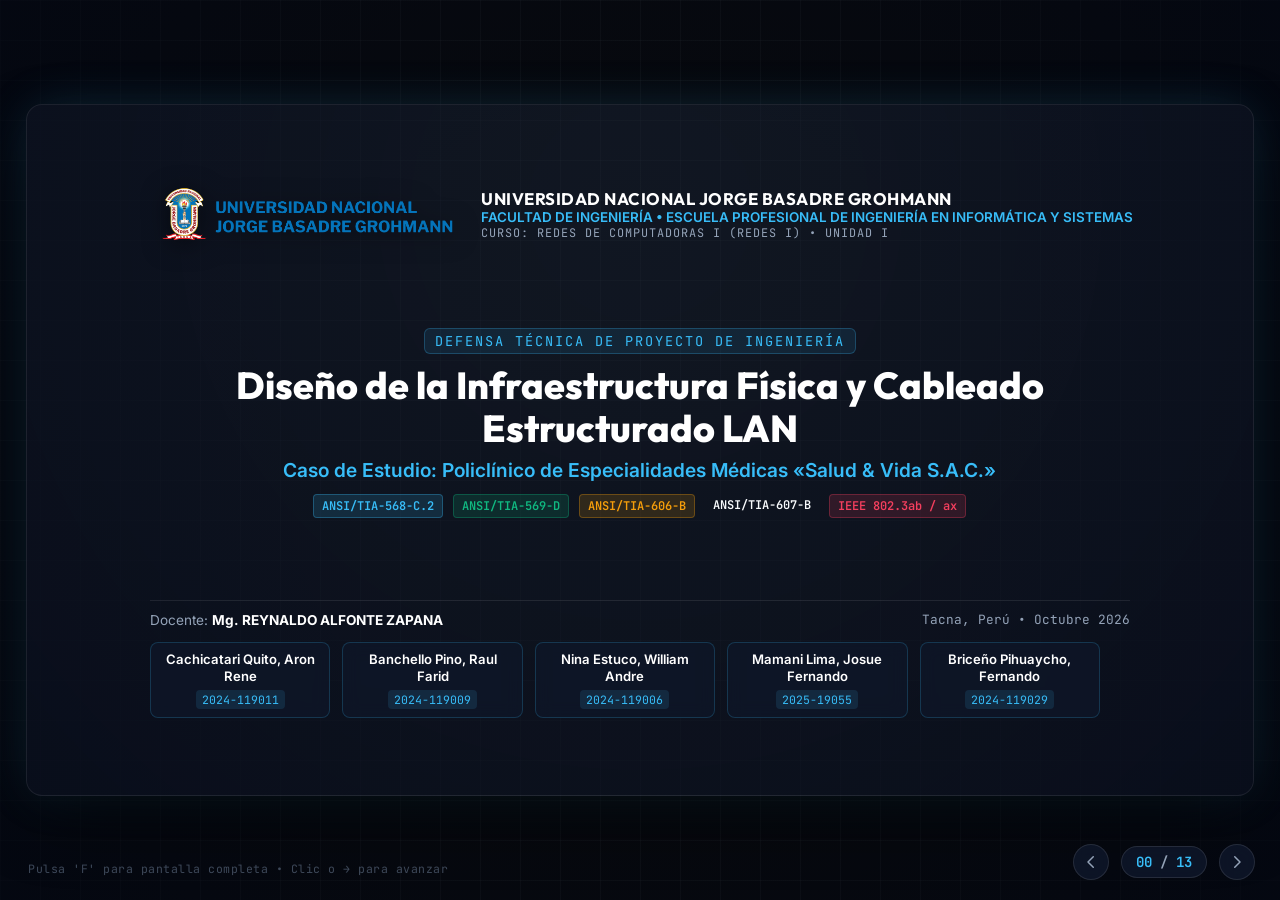
==== commit 3591108a: "update ppt" ====
--- a/diapositivas/index.html
+++ b/diapositivas/index.html
@@ -19,1213 +19,1168 @@
     <div class="slide-stage" title="Haz clic o usa las flechas para avanzar">
 
       <!-- ===================================================================
-           SLIDE 01: PORTADA ACADÉMICA
-           =================================================================== -->
-      <section class="slide active" id="slide-1">
-        <div class="layout-hero">
-          <div style="display: flex; align-items: center; justify-content: center; gap: 24px; margin-bottom: 25px;">
-            <img src="images/logo-unjbg.png" alt="UNJBG" style="height: 72px; object-fit: contain; filter: drop-shadow(0 4px 12px rgba(0,0,0,0.5));">
-          </div>
-          
-          <div class="slide-tag" style="margin-bottom: 12px;">Defensa Técnica • Unidad I • Redes de Computadoras I</div>
-          
-          <h1 style="font-family: var(--font-display); font-size: 2.8rem; font-weight: 800; line-height: 1.15; color: #fff; max-width: 900px; margin-bottom: 16px;">
-            Diseño de Infraestructura Física y Cableado Estructurado LAN
-          </h1>
-          
-          <p style="font-size: 1.25rem; color: var(--accent-cyan); font-weight: 500; margin-bottom: 30px;">
-            Policlínico de Especialidades Médicas «Salud & Vida S.A.C.»
-          </p>
-
-          <div style="display: flex; gap: 14px; justify-content: center; margin-bottom: 35px;">
-            <span class="pill pill-cyan">ANSI/TIA-568-C.2</span>
-            <span class="pill pill-emerald">ANSI/TIA-569-D</span>
-            <span class="pill pill-amber">ANSI/TIA-606-B</span>
-            <span class="pill pill-rose">IEEE 802.3ab / ax</span>
-          </div>
-
-          <div style="display: flex; align-items: center; gap: 30px; font-family: var(--font-mono); font-size: 0.88rem; color: var(--text-muted); border-top: 1px solid rgba(255,255,255,0.08); padding-top: 18px;">
-            <div>Docente: <strong style="color: #fff;">Mg. REYNALDO ALFONTE ZAPANA</strong></div>
-            <div>•</div>
-            <div>Escuela de Ingeniería en Informática y Sistemas (ESIS)</div>
-            <div>•</div>
-            <div>Tacna, Perú</div>
-          </div>
-        </div>
-      </section>
-
-      <!-- ===================================================================
-           SLIDE 02: EL PROBLEMA FÍSICO Y OPERATIVO
+           SLIDE 00: PORTADA ACADÉMICA FORMAL (CARÁTULA INSTITUCIONAL)
+           =================================================================== -->
+      <section class="slide active" id="slide-0">
+        <div class="layout-hero" style="justify-content: space-between; padding: 2.5% 2%;">
+          <!-- Cabecera Institucional Superior -->
+          <div style="display: flex; align-items: center; justify-content: center; gap: 20px;">
+            <img src="images/logo-unjbg.png" alt="UNJBG" style="height: 64px; object-fit: contain; filter: drop-shadow(0 4px 12px rgba(0,0,0,0.5));">
+            <div style="text-align: left;">
+              <div style="font-family: var(--font-display); font-size: 1.05rem; font-weight: 700; color: #fff; letter-spacing: 0.5px;">UNIVERSIDAD NACIONAL JORGE BASADRE GROHMANN</div>
+              <div style="font-size: 0.84rem; color: var(--accent-cyan); font-weight: 600;">FACULTAD DE INGENIERÍA • ESCUELA PROFESIONAL DE INGENIERÍA EN INFORMÁTICA Y SISTEMAS</div>
+              <div style="font-family: var(--font-mono); font-size: 0.74rem; color: var(--text-muted); letter-spacing: 1px;">CURSO: REDES DE COMPUTADORAS I (REDES I) • UNIDAD I</div>
+            </div>
+          </div>
+
+          <!-- Título Central de Impacto -->
+          <div style="max-width: 960px; margin: 10px 0;">
+            <div class="slide-tag" style="margin-bottom: 10px;">DEFENSA TÉCNICA DE PROYECTO DE INGENIERÍA</div>
+            <h1 style="font-family: var(--font-display); font-size: 2.35rem; font-weight: 800; line-height: 1.15; color: #fff; margin-bottom: 8px;">
+              Diseño de la Infraestructura Física y Cableado Estructurado LAN
+            </h1>
+            <p style="font-size: 1.2rem; color: var(--accent-cyan); font-weight: 600; margin-bottom: 12px;">
+              Caso de Estudio: Policlínico de Especialidades Médicas «Salud & Vida S.A.C.»
+            </p>
+            <div style="display: flex; gap: 10px; justify-content: center;">
+              <span class="pill pill-cyan">ANSI/TIA-568-C.2</span>
+              <span class="pill pill-emerald">ANSI/TIA-569-D</span>
+              <span class="pill pill-amber">ANSI/TIA-606-B</span>
+              <span class="pill pill-purple">ANSI/TIA-607-B</span>
+              <span class="pill pill-rose">IEEE 802.3ab / ax</span>
+            </div>
+          </div>
+
+          <!-- Cuadro de Autores y Docente -->
+          <div style="width: 100%; max-width: 980px; border-top: 1px solid rgba(255,255,255,0.08); padding-top: 10px;">
+            <div style="display: flex; justify-content: space-between; align-items: center; margin-bottom: 8px;">
+              <div style="font-size: 0.85rem; color: var(--text-muted);">
+                Docente: <strong style="color: #fff; font-family: var(--font-sans);">Mg. REYNALDO ALFONTE ZAPANA</strong>
+              </div>
+              <div style="font-family: var(--font-mono); font-size: 0.8rem; color: var(--text-muted);">
+                Tacna, Perú • Octubre 2026
+              </div>
+            </div>
+
+            <!-- Grilla de los 5 integrantes con sus códigos -->
+            <div class="authors-grid">
+              <div class="author-chip">
+                <div class="author-name">Cachicatari Quito, Aron Rene</div>
+                <div class="author-code">2024-119011</div>
+              </div>
+              <div class="author-chip">
+                <div class="author-name">Banchello Pino, Raul Farid</div>
+                <div class="author-code">2024-119009</div>
+              </div>
+              <div class="author-chip">
+                <div class="author-name">Nina Estuco, William Andre</div>
+                <div class="author-code">2024-119006</div>
+              </div>
+              <div class="author-chip">
+                <div class="author-name">Mamani Lima, Josue Fernando</div>
+                <div class="author-code">2025-19055</div>
+              </div>
+              <div class="author-chip">
+                <div class="author-name">Briceño Pihuaycho, Fernando</div>
+                <div class="author-code">2024-119029</div>
+              </div>
+            </div>
+          </div>
+        </div>
+      </section>
+
+      <!-- ===================================================================
+           SLIDE 01: EL PUNTO DE PARTIDA — PLANO ARQUITECTÓNICO CIVIL VACÍO
+           =================================================================== -->
+      <section class="slide" id="slide-1">
+        <header class="slide-header">
+          <div>
+            <div class="slide-tag">Punto de Partida • Levantamiento Civil</div>
+            <h2 class="slide-title">¿Cómo Llega el Proyecto? El Plano Civil Vacío</h2>
+          </div>
+          <div class="slide-subtitle">Edificación civil de 450 m² sin infraestructura estructurada de comunicaciones</div>
+        </header>
+
+        <div class="slide-body">
+          <div class="layout-blueprint-split">
+            <!-- Marco Visual del Plano Vacío -->
+            <div class="blueprint-frame" title="Plano Arquitectónico Civil Vacío">
+              <img src="images/plano_vacio.png" alt="Plano Arquitectónico Vacío - Policlínico Salud y Vida">
+            </div>
+
+            <!-- Justificación Narrativa de Entrada -->
+            <div class="card" style="border-color: rgba(56, 189, 248, 0.3);">
+              <div class="card-title" style="color: var(--accent-cyan);">
+                <svg width="22" height="22" fill="none" stroke="currentColor" stroke-width="2" viewBox="0 0 24 24"><path stroke-linecap="round" stroke-linejoin="round" d="M19 21V5a2 2 0 00-2-2H7a2 2 0 00-2 2v16m14 0h2m-2 0h-5m-9 0H3m2 0h5M9 7h1m-1 4h1m4-4h1m-1 4h1m-5 10v-5a1 1 0 011-1h2a1 1 0 011 1v5m-4 0h4"/></svg>
+                Diagnóstico de Partida
+              </div>
+
+              <div class="narrative-step">
+                <div class="step-num">1</div>
+                <div class="step-content">
+                  <strong>Espacio civil entregado:</strong> Recinto de planta única (450 m²) con tabiquería de ladrillo, 14 ambientes médicos/administrativos y un pasillo central de tránsito.
+                </div>
+              </div>
+
+              <div class="narrative-step">
+                <div class="step-num">2</div>
+                <div class="step-content">
+                  <strong>Cero infraestructura de red:</strong> No existen canalizaciones aéreas, bandejas ni centro de cómputo designado. Cables Cat 5e precarios tirados en el piso expuestos a camillas.
+                </div>
+              </div>
+
+              <div class="narrative-step">
+                <div class="step-num">3</div>
+                <div class="step-content">
+                  <strong>Objetivo de ingeniería:</strong> Diseñar desde cero el cableado horizontal, vertical, canalizaciones y sala MDF bajo normas ANSI/TIA para soportar operación médica crítica 24/7.
+                </div>
+              </div>
+
+              <div class="kpi-row" style="margin-top: auto;">
+                <div class="kpi-box">
+                  <div class="kpi-value cyan">450 m²</div>
+                  <div class="kpi-label">Superficie útil</div>
+                </div>
+                <div class="kpi-box">
+                  <div class="kpi-value cyan">14</div>
+                  <div class="kpi-label">Ambientes clínicos</div>
+                </div>
+                <div class="kpi-box">
+                  <div class="kpi-value rose">0</div>
+                  <div class="kpi-label">Canalizaciones previas</div>
+                </div>
+              </div>
+            </div>
+          </div>
+        </div>
+      </section>
+
+      <!-- ===================================================================
+           SLIDE 02: CÁLCULO Y DIMENSIONAMIENTO DE DISPOSITIVOS POR AMBIENTE
            =================================================================== -->
       <section class="slide" id="slide-2">
         <header class="slide-header">
           <div>
-            <div class="slide-tag">Diagnóstico Situacional</div>
-            <h2 class="slide-title">El Problema Físico: Caos Operativo en Salud</h2>
-          </div>
-          <div class="slide-subtitle">Vulnerabilidad de datos clínicos en infraestructura precaria</div>
+            <div class="slide-tag">Análisis de Requerimientos • Carga de Red</div>
+            <h2 class="slide-title">Dimensionamiento Normativo de Puntos de Red</h2>
+          </div>
+          <div class="slide-subtitle">Cuantificación de puestos clínicos y tomas dobles bajo norma ANSI/TIA-568</div>
         </header>
 
         <div class="slide-body">
-          <div class="layout-equal">
-            <!-- Diagnóstico de Fallas -->
-            <div class="card" style="border-color: rgba(244, 63, 94, 0.3);">
-              <div class="card-title" style="color: var(--accent-rose);">
-                <svg width="22" height="22" fill="none" stroke="currentColor" stroke-width="2" viewBox="0 0 24 24"><path stroke-linecap="round" stroke-linejoin="round" d="M12 9v2m0 4h.01m-6.938 4h13.856c1.54 0 2.502-1.667 1.732-3L13.732 4c-.77-1.333-2.694-1.333-3.464 0L3.34 16c-.77 1.333.192 3 1.732 3z"/></svg>
-                Infraestructura Encontrada (Fallas Críticas)
-              </div>
-              <ul class="bullet-list">
-                <li class="bullet-item">
-                  <div class="bullet-dot" style="background: var(--accent-rose); box-shadow: 0 0 10px var(--accent-rose);"></div>
-                  <div><strong>Cables Cat 5e en piso:</strong> Tendidos sin canalización, expuestos al tránsito de camillas y personal.</div>
-                </li>
-                <li class="bullet-item">
-                  <div class="bullet-dot" style="background: var(--accent-rose); box-shadow: 0 0 10px var(--accent-rose);"></div>
-                  <div><strong>Mini-switches en cascada:</strong> Tormentas de broadcast y cuellos de botella constantes en horas punta.</div>
-                </li>
-                <li class="bullet-item">
-                  <div class="bullet-dot" style="background: var(--accent-rose); box-shadow: 0 0 10px var(--accent-rose);"></div>
-                  <div><strong>Interferencia EMI en Rayos X:</strong> Datos corrompidos por descargas de 100 kV de equipos electromédicos.</div>
-                </li>
-              </ul>
+          <div class="layout-split">
+            <!-- Tabla de Distribución de Puntos por Área -->
+            <div class="card" style="padding: 2.5%;">
+              <div class="card-title">Inventario Clínico por Áreas de Trabajo (WA)</div>
               
-              <div class="kpi-row" style="margin-top: auto;">
-                <div class="kpi-box" style="border-color: rgba(244, 63, 94, 0.2);">
-                  <div class="kpi-value rose">100 Mbps</div>
-                  <div class="kpi-label">Límite Cat 5e (IEEE 802.3u)</div>
-                </div>
-                <div class="kpi-box" style="border-color: rgba(244, 63, 94, 0.2);">
-                  <div class="kpi-value rose">100 MHz</div>
-                  <div class="kpi-label">Ancho de banda Cat 5e (TIA-568)</div>
-                </div>
-              </div>
-            </div>
-
-            <!-- Solución de Ingeniería -->
+              <div class="data-table-container" style="flex: 1; overflow-y: auto;">
+                <table class="data-table">
+                  <thead>
+                    <tr>
+                      <th>Área / Ambiente</th>
+                      <th>Dispositivos a Conectar</th>
+                      <th>Tomas RJ45</th>
+                    </tr>
+                  </thead>
+                  <tbody>
+                    <tr>
+                      <td><strong>Consultorios 1 al 6</strong></td>
+                      <td>PC Historia Clínica (EMR) + Teléfono VoIP + Impresora</td>
+                      <td><span class="badge-amber">12 tomas (2 c/u)</span></td>
+                    </tr>
+                    <tr>
+                      <td><strong>Rayos X y Tomografía</strong></td>
+                      <td>Estación DICOM + Consola PACS + Visor Alta Res.</td>
+                      <td><span class="badge-purple">4 tomas Cat 6A</span></td>
+                    </tr>
+                    <tr>
+                      <td><strong>Laboratorio y Toma Muestras</strong></td>
+                      <td>Analizadores bioquímicos Ethernet + PCs analistas</td>
+                      <td><span class="badge-cyan">6 tomas Cat 6</span></td>
+                    </tr>
+                    <tr>
+                      <td><strong>Admisión, Farmacia y Tópico</strong></td>
+                      <td>Cajas de cobro, dispensación y triaje continuo</td>
+                      <td><span class="badge-cyan">10 tomas Cat 6</span></td>
+                    </tr>
+                    <tr>
+                      <td><strong>Dirección y Administración</strong></td>
+                      <td>Gerencia médica, contabilidad y EMR central</td>
+                      <td><span class="badge-cyan">8 tomas Cat 6</span></td>
+                    </tr>
+                    <tr>
+                      <td><strong>Infraestructura (APs y CCTV)</strong></td>
+                      <td>2 APs Wi-Fi 6 (PoE+) + 6 Cámaras IP Seguridad</td>
+                      <td><span class="badge-emerald">8 tomas PoE+</span></td>
+                    </tr>
+                  </tbody>
+                </table>
+              </div>
+            </div>
+
+            <!-- Justificación Técnica del Total -->
             <div class="card" style="border-color: rgba(16, 185, 129, 0.3);">
               <div class="card-title" style="color: var(--accent-emerald);">
                 <svg width="22" height="22" fill="none" stroke="currentColor" stroke-width="2" viewBox="0 0 24 24"><path stroke-linecap="round" stroke-linejoin="round" d="M9 12l2 2 4-4m6 2a9 9 0 11-18 0 9 9 0 0118 0z"/></svg>
-                Solución de Ingeniería Proyectada
-              </div>
+                Justificación de Capacidad
+              </div>
+
               <ul class="bullet-list">
                 <li class="bullet-item">
-                  <div class="bullet-dot" style="background: var(--accent-emerald); box-shadow: 0 0 10px var(--accent-emerald);"></div>
-                  <div><strong>100% Canalizado por techo:</strong> Bandeja tipo malla aérea en pasillo + canaleta PVC de dos vías en muros.</div>
-                </li>
-                <li class="bullet-item">
-                  <div class="bullet-dot" style="background: var(--accent-emerald); box-shadow: 0 0 10px var(--accent-emerald);"></div>
-                  <div><strong>Centralización en Rack 42U:</strong> Cuarto MDF cerrado, climatizado y con respaldo UPS Online 3kVA.</div>
-                </li>
-                <li class="bullet-item">
-                  <div class="bullet-dot" style="background: var(--accent-emerald); box-shadow: 0 0 10px var(--accent-emerald);"></div>
-                  <div><strong>Blindaje F/UTP Cat 6A:</strong> Pantalla electromagnética &ge; 40 dB en salas de diagnóstico crítico.</div>
+                  <div class="bullet-dot" style="background: var(--accent-emerald);"></div>
+                  <div><strong>Regla de oro TIA-568:</strong> Mínimo 2 tomas de telecomunicaciones por cada Área de Trabajo (WA) individual.</div>
+                </li>
+                <li class="bullet-item">
+                  <div class="bullet-dot" style="background: var(--accent-emerald);"></div>
+                  <div><strong>Tomas activas calculadas:</strong> 48 puntos físicos de red requeridos para operación inmediata del policlínico.</div>
+                </li>
+                <li class="bullet-item">
+                  <div class="bullet-dot" style="background: var(--accent-emerald);"></div>
+                  <div><strong>Margen de crecimiento (20%):</strong> 8 tomas de reserva estratégica = <strong>56 puertos totales</strong> planificados.</div>
+                </li>
+                <li class="bullet-item">
+                  <div class="bullet-dot" style="background: var(--accent-emerald);"></div>
+                  <div><strong>Selección de conmutación:</strong> 2 Patch Panels de 24 puertos (48 puertos en rack) + 1 Switch de 48 puertos PoE+ Gigabit administrable.</div>
                 </li>
               </ul>
 
               <div class="kpi-row" style="margin-top: auto;">
-                <div class="kpi-box" style="border-color: rgba(16, 185, 129, 0.2);">
-                  <div class="kpi-value emerald">&lt; 1.2 s</div>
-                  <div class="kpi-label">Apertura estudio DICOM</div>
-                </div>
-                <div class="kpi-box" style="border-color: rgba(16, 185, 129, 0.2);">
-                  <div class="kpi-value emerald">1000 Mbps</div>
-                  <div class="kpi-label">Gigabit garantizado</div>
-                </div>
-              </div>
-            </div>
-          </div>
-        </div>
-      </section>
-
-      <!-- ===================================================================
-           SLIDE 03: REQUERIMIENTOS Y DIMENSIONAMIENTO
+                <div class="kpi-box">
+                  <div class="kpi-value emerald">48</div>
+                  <div class="kpi-label">Tomas activas</div>
+                </div>
+                <div class="kpi-box">
+                  <div class="kpi-value emerald">8</div>
+                  <div class="kpi-label">Tomas de reserva</div>
+                </div>
+                <div class="kpi-box">
+                  <div class="kpi-value emerald">2x24p</div>
+                  <div class="kpi-label">Patch panels 1U</div>
+                </div>
+              </div>
+            </div>
+          </div>
+        </div>
+      </section>
+
+      <!-- ===================================================================
+           SLIDE 03: DESPLIEGUE FÍSICO INICIAL: PLANO 1 (RJ45 Y BANDEJA PORTACABLE)
            =================================================================== -->
       <section class="slide" id="slide-3">
         <header class="slide-header">
           <div>
-            <div class="slide-tag">Requerimientos de Infraestructura</div>
-            <h2 class="slide-title">Dimensionamiento Racional: 450 m² y 56 Tomas</h2>
-          </div>
-          <div class="slide-subtitle">Distribución por áreas funcionales y densidad de puestos</div>
+            <div class="slide-tag">Diseño en Planta • Primera Etapa</div>
+            <h2 class="slide-title">Plano 1: Emplazamiento de Tomas RJ-45 y Bandeja Aérea</h2>
+          </div>
+          <div class="slide-subtitle">Ruteo troncal por pasillo central y distribución perimetral bajo ANSI/TIA-569-D</div>
         </header>
 
         <div class="slide-body">
-          <div class="layout-split">
-            <!-- Tabla técnica resumida -->
-            <div class="card">
-              <div class="card-title">Matriz de Distribución por Zonas</div>
-              <table class="tech-table">
-                <thead>
-                  <tr>
-                    <th>Zona Hospitalaria</th>
-                    <th>Ambientes</th>
-                    <th>Tomas</th>
-                    <th>Tipo Cable</th>
-                  </tr>
-                </thead>
-                <tbody>
-                  <tr>
-                    <td><strong>Atención y Espera</strong></td>
-                    <td>Recepción, Sala Espera, Triaje</td>
-                    <td><span class="pill pill-cyan">11 Tomas</span></td>
-                    <td>UTP Cat 6</td>
-                  </tr>
-                  <tr>
-                    <td><strong>Consulta Externa</strong></td>
-                    <td>Consultorios C-01 al C-08</td>
-                    <td><span class="pill pill-cyan">16 Tomas</span></td>
-                    <td>UTP Cat 6</td>
-                  </tr>
-                  <tr>
-                    <td><strong>Zona Crítica EMI</strong></td>
-                    <td>Rayos X y Lab. Clínico</td>
-                    <td><span class="pill pill-amber">6 Tomas</span></td>
-                    <td>F/UTP Cat 6A</td>
-                  </tr>
-                  <tr>
-                    <td><strong>Administración</strong></td>
-                    <td>Jefatura, Contab., Farmacia</td>
-                    <td><span class="pill pill-cyan">10 Tomas</span></td>
-                    <td>UTP Cat 6</td>
-                  </tr>
-                  <tr>
-                    <td><strong>Equipos Activos</strong></td>
-                    <td>4 APs Wi-Fi 6 + Servidores</td>
-                    <td><span class="pill pill-purple">13 Tomas</span></td>
-                    <td>UTP / F-UTP</td>
-                  </tr>
-                </tbody>
-              </table>
-            </div>
-
-            <!-- Panel de Decisiones -->
-            <div class="card">
-              <div class="card-title">Criterios de Ingeniería Aplicados</div>
-              <ul class="bullet-list">
-                <li class="bullet-item">
-                  <div class="bullet-dot"></div>
-                  <div><strong>Regla de 2 tomas mínimas (TIA-568):</strong> Cada puesto cuenta con 1 punto de datos para PC y 1 para impresora o reserva de VoIP.</div>
-                </li>
-                <li class="bullet-item">
-                  <div class="bullet-dot"></div>
-                  <div><strong>Reserva técnica del 15%:</strong> 8 puntos distribuidos para futuras cámaras IP o telemedicina sin obras civiles adicionales.</div>
-                </li>
-                <li class="bullet-item">
-                  <div class="bullet-dot"></div>
-                  <div><strong>Zonificación médica:</strong> Flujo público al ingreso (Oeste) y zona diagnóstica restringida al fondo (Este).</div>
-                </li>
-              </ul>
-
-              <div class="kpi-row" style="margin-top: auto;">
-                <div class="kpi-box">
-                  <div class="kpi-value">450 m²</div>
-                  <div class="kpi-label">Planta única (30x15m)</div>
-                </div>
-                <div class="kpi-box">
-                  <div class="kpi-value emerald">56 Pts</div>
-                  <div class="kpi-label">Jacks RJ-45 certificados</div>
-                </div>
-              </div>
-            </div>
-          </div>
-        </div>
-      </section>
-
-      <!-- ===================================================================
-           SLIDE 04: PERFIL DE TRÁFICO MÉDICO (EMR VS DICOM)
+          <div class="layout-blueprint-split">
+            <!-- Marco Visual del Plano 1 -->
+            <div class="blueprint-frame" title="Plano 1 - Ubicación de RJ-45 y Bandeja Portacable">
+              <img src="images/plano1.png" alt="Plano 1: RJ45 y Bandeja Portacable">
+            </div>
+
+            <!-- Justificación Paso a Paso del Trazado -->
+            <div class="card" style="border-color: rgba(245, 158, 11, 0.3);">
+              <div class="card-title" style="color: var(--accent-amber);">
+                <svg width="22" height="22" fill="none" stroke="currentColor" stroke-width="2" viewBox="0 0 24 24"><path stroke-linecap="round" stroke-linejoin="round" d="M13 10V3L4 14h7v7l9-11h-7z"/></svg>
+                Justificación de Rutas Físicas
+              </div>
+
+              <div class="narrative-step">
+                <div class="step-num" style="background: rgba(245, 158, 11, 0.2); color: var(--accent-amber);">1</div>
+                <div class="step-content">
+                  <strong>Tomas RJ-45 en pared:</strong> Doble jack por estación instalado a 0.30 m s.n.p.t. en oficinas y 1.20 m sobre mesadas de laboratorio y tópicos.
+                </div>
+              </div>
+
+              <div class="narrative-step">
+                <div class="step-num" style="background: rgba(245, 158, 11, 0.2); color: var(--accent-amber);">2</div>
+                <div class="step-content">
+                  <strong>Troncal aérea tipo malla:</strong> Bandeja electrosoldada de 150×50 mm suspendida a 2.80 m s.n.p.t. a lo largo del pasillo central.
+                </div>
+              </div>
+
+              <div class="narrative-step">
+                <div class="step-num" style="background: rgba(245, 158, 11, 0.2); color: var(--accent-amber);">3</div>
+                <div class="step-content">
+                  <strong>¿Por qué el pasillo central?:</strong> Espacio común que permite mantenimiento e inspección sin ingresar ni interrumpir las consultas médicas privadas.
+                </div>
+              </div>
+
+              <div class="narrative-step">
+                <div class="step-num" style="background: rgba(245, 158, 11, 0.2); color: var(--accent-amber);">4</div>
+                <div class="step-content">
+                  <strong>Bajadas por canaleta de PVC:</strong> Canaleta de dos vías con tabique interno para separar datos de energía estabilizada (TIA-569).
+                </div>
+              </div>
+
+              <div class="kpi-row" style="margin-top: auto;">
+                <div class="kpi-box">
+                  <div class="kpi-value amber">150×50</div>
+                  <div class="kpi-label">Bandeja malla (mm)</div>
+                </div>
+                <div class="kpi-box">
+                  <div class="kpi-value amber">2.80 m</div>
+                  <div class="kpi-label">Altura de montaje</div>
+                </div>
+                <div class="kpi-box">
+                  <div class="kpi-value emerald">100%</div>
+                  <div class="kpi-label">Zona no médica</div>
+                </div>
+              </div>
+            </div>
+          </div>
+        </div>
+      </section>
+
+      <!-- ===================================================================
+           SLIDE 04: JUSTIFICACIÓN GENERAL — TOPOLOGÍA EN ESTRELLA JERÁRQUICA COLAPSADA
            =================================================================== -->
       <section class="slide" id="slide-4">
         <header class="slide-header">
           <div>
-            <div class="slide-tag">Análisis de Carga de Red</div>
-            <h2 class="slide-title">Perfil de Tráfico: EMR Ligero vs. Ráfagas DICOM</h2>
-          </div>
-          <div class="slide-subtitle">Comportamiento asimétrico de los flujos de datos en el policlínico</div>
+            <div class="slide-tag">Arquitectura Lógica y Física • Topología</div>
+            <h2 class="slide-title">Topología en Estrella Jerárquica Colapsada</h2>
+          </div>
+          <div class="slide-subtitle">Centralización en Rack 42U con uplinks SFP+ de 10 Gbps (Fin a la cascada)</div>
         </header>
 
         <div class="slide-body">
-          <div class="layout-equal">
-            <!-- Flujo 1: EMR -->
+          <div class="layout-split">
+            <!-- Diagrama Vectorial de Topología -->
+            <div class="diagram-container">
+              <svg viewBox="0 0 500 340">
+                <!-- Rack Central -->
+                <rect x="175" y="25" width="150" height="60" rx="8" fill="rgba(56, 189, 248, 0.15)" stroke="#38bdf8" stroke-width="2"/>
+                <text x="250" y="52" fill="#fff" font-family="'Outfit'" font-size="14" font-weight="700" text-anchor="middle">MDF RACK 42U</text>
+                <text x="250" y="72" fill="#38bdf8" font-family="'JetBrains Mono'" font-size="11" text-anchor="middle">Core / Distribution Colapsado</text>
+
+                <!-- Uplinks 10G DAC -->
+                <line x1="210" y1="85" x2="110" y2="150" stroke="#38bdf8" stroke-width="3" stroke-dasharray="4,3"/>
+                <line x1="290" y1="85" x2="390" y2="150" stroke="#38bdf8" stroke-width="3" stroke-dasharray="4,3"/>
+                <text x="135" y="115" fill="#38bdf8" font-family="'JetBrains Mono'" font-size="10" font-weight="700">10G SFP+</text>
+                <text x="335" y="115" fill="#38bdf8" font-family="'JetBrains Mono'" font-size="10" font-weight="700">10G SFP+</text>
+
+                <!-- Switch Acceso 01 (Zona Oeste) -->
+                <rect x="35" y="150" width="150" height="55" rx="6" fill="#1e293b" stroke="#64748b" stroke-width="2"/>
+                <text x="110" y="175" fill="#fff" font-family="'Outfit'" font-size="13" font-weight="600" text-anchor="middle">SW Acceso 01 (Oeste)</text>
+                <text x="110" y="192" fill="#94a3b8" font-family="'JetBrains Mono'" font-size="10" text-anchor="middle">24p GbE PoE+ (370W)</text>
+
+                <!-- Switch Acceso 02 (Zona Este) -->
+                <rect x="315" y="150" width="150" height="55" rx="6" fill="#1e293b" stroke="#64748b" stroke-width="2"/>
+                <text x="390" y="175" fill="#fff" font-family="'Outfit'" font-size="13" font-weight="600" text-anchor="middle">SW Acceso 02 (Este)</text>
+                <text x="390" y="192" fill="#94a3b8" font-family="'JetBrains Mono'" font-size="10" text-anchor="middle">24p GbE PoE+ (370W)</text>
+
+                <!-- Nodos terminales Oeste -->
+                <path d="M 60 205 L 40 270" stroke="#475569" stroke-width="1.5"/>
+                <path d="M 90 205 L 85 270" stroke="#475569" stroke-width="1.5"/>
+                <path d="M 130 205 L 140 270" stroke="#475569" stroke-width="1.5"/>
+                <path d="M 160 205 L 190 270" stroke="#475569" stroke-width="1.5"/>
+                <rect x="20" y="270" width="38" height="22" rx="3" fill="#0f172a" stroke="#38bdf8"/>
+                <text x="39" y="285" fill="#94a3b8" font-family="'JetBrains Mono'" font-size="9" text-anchor="middle">Recep</text>
+                <rect x="68" y="270" width="38" height="22" rx="3" fill="#0f172a" stroke="#38bdf8"/>
+                <text x="87" y="285" fill="#94a3b8" font-family="'JetBrains Mono'" font-size="9" text-anchor="middle">Farm</text>
+                <rect x="120" y="270" width="38" height="22" rx="3" fill="#0f172a" stroke="#38bdf8"/>
+                <text x="139" y="285" fill="#94a3b8" font-family="'JetBrains Mono'" font-size="9" text-anchor="middle">C01-03</text>
+                <rect x="175" y="270" width="38" height="22" rx="3" fill="#0f172a" stroke="#c084fc"/>
+                <text x="194" y="285" fill="#c084fc" font-family="'JetBrains Mono'" font-size="9" text-anchor="middle">AP-01</text>
+
+                <!-- Nodos terminales Este -->
+                <path d="M 340 205 L 310 270" stroke="#475569" stroke-width="1.5"/>
+                <path d="M 370 205 L 360 270" stroke="#475569" stroke-width="1.5"/>
+                <path d="M 410 205 L 415 270" stroke="#475569" stroke-width="1.5"/>
+                <path d="M 440 205 L 465 270" stroke="#475569" stroke-width="1.5"/>
+                <rect x="290" y="270" width="42" height="22" rx="3" fill="#0f172a" stroke="#f59e0b"/>
+                <text x="311" y="285" fill="#f59e0b" font-family="'JetBrains Mono'" font-size="9" text-anchor="middle">RayosX</text>
+                <rect x="340" y="270" width="38" height="22" rx="3" fill="#0f172a" stroke="#38bdf8"/>
+                <text x="359" y="285" fill="#94a3b8" font-family="'JetBrains Mono'" font-size="9" text-anchor="middle">Lab</text>
+                <rect x="395" y="270" width="38" height="22" rx="3" fill="#0f172a" stroke="#38bdf8"/>
+                <text x="414" y="285" fill="#94a3b8" font-family="'JetBrains Mono'" font-size="9" text-anchor="middle">C04-06</text>
+                <rect x="445" y="270" width="38" height="22" rx="3" fill="#0f172a" stroke="#c084fc"/>
+                <text x="464" y="285" fill="#c084fc" font-family="'JetBrains Mono'" font-size="9" text-anchor="middle">AP-02</text>
+              </svg>
+            </div>
+
+            <!-- Justificación Técnica -->
             <div class="card">
-              <div class="card-title" style="color: var(--accent-cyan);">
-                <svg width="22" height="22" fill="none" stroke="currentColor" stroke-width="2" viewBox="0 0 24 24"><path stroke-linecap="round" stroke-linejoin="round" d="M9 12h6m-6 4h6m2 5H7a2 2 0 01-2-2V5a2 2 0 012-2h5.586a1 1 0 01.707.293l5.414 5.414a1 1 0 01.293.707V19a2 2 0 01-2 2z"/></svg>
-                Tráfico EMR / Historias Clínicas (Texto / HL7)
-              </div>
-              <div class="diagram-container" style="height: 140px; margin-bottom: 16px;">
-                <!-- Flujo continuo pequeño -->
-                <svg viewBox="0 0 400 100">
-                  <path d="M 30 50 L 370 50" stroke="#334155" stroke-width="3" stroke-dasharray="6,4"/>
-                  <circle cx="90" cy="50" r="10" fill="#38bdf8"/>
-                  <circle cx="170" cy="50" r="10" fill="#38bdf8"/>
-                  <circle cx="250" cy="50" r="10" fill="#38bdf8"/>
-                  <circle cx="330" cy="50" r="10" fill="#38bdf8"/>
-                  <text x="200" y="85" fill="#94a3b8" font-family="'JetBrains Mono'" font-size="12" text-anchor="middle">Paquetes pequeños continuos (50 KB / petición)</text>
-                </svg>
-              </div>
+              <div class="card-title">Justificación de Arquitectura</div>
               <ul class="bullet-list">
-                <li class="bullet-item"><div class="bullet-dot"></div><div><strong>Patrón:</strong> Consultas constantes a base de datos PostgreSQL/MySQL.</div></li>
-                <li class="bullet-item"><div class="bullet-dot"></div><div><strong>Sensibilidad:</strong> Requiere baja latencia (&lt; 5 ms) y cero caídas de sesión.</div></li>
-                <li class="bullet-item"><div class="bullet-dot"></div><div><strong>Suficiencia:</strong> Cable UTP Cat 6 cubre holgadamente esta demanda.</div></li>
+                <li class="bullet-item">
+                  <div class="bullet-dot"></div>
+                  <div><strong>Fin a las cascadas:</strong> En la red precaria anterior, encadenar switches multiplicaba el tráfico broadcast y creaba cuellos de botella severos.</div>
+                </li>
+                <li class="bullet-item">
+                  <div class="bullet-dot"></div>
+                  <div><strong>Aislamiento de puerto:</strong> Una falla o cortocircuito en el cable del Consultorio 2 queda confinada a su puerto de switch sin afectar el resto del policlínico.</div>
+                </li>
+                <li class="bullet-item">
+                  <div class="bullet-dot"></div>
+                  <div><strong>Enlace a Servidor PACS:</strong> Ancho de banda de 10 Gbps SFP+ directo al almacenamiento de imágenes radiológicas.</div>
+                </li>
               </ul>
-            </div>
-
-            <!-- Flujo 2: DICOM -->
-            <div class="card" style="border-color: rgba(245, 158, 11, 0.3);">
-              <div class="card-title" style="color: var(--accent-amber);">
-                <svg width="22" height="22" fill="none" stroke="currentColor" stroke-width="2" viewBox="0 0 24 24"><path stroke-linecap="round" stroke-linejoin="round" d="M4 16l4.586-4.586a2 2 0 012.828 0L16 16m-2-2l1.586-1.586a2 2 0 012.828 0L20 14m-6-6h.01M6 20h12a2 2 0 002-2V6a2 2 0 00-2-2H6a2 2 0 00-2 2v12a2 2 0 002 2z"/></svg>
-                Tráfico Radiológico DICOM (PACS / Imágenes)
-              </div>
-              <div class="diagram-container" style="height: 140px; margin-bottom: 16px;">
-                <!-- Ráfaga masiva -->
-                <svg viewBox="0 0 400 100">
-                  <path d="M 30 50 L 370 50" stroke="#334155" stroke-width="3"/>
-                  <rect x="110" y="25" width="180" height="50" rx="8" fill="rgba(245, 158, 11, 0.2)" stroke="#f59e0b" stroke-width="2"/>
-                  <text x="200" y="55" fill="#f59e0b" font-family="'JetBrains Mono'" font-size="14" font-weight="700" text-anchor="middle">RÁFAGA DICOM: 50 a 300 MB</text>
-                  <text x="200" y="90" fill="#94a3b8" font-family="'JetBrains Mono'" font-size="12" text-anchor="middle">Demanda pico masiva de ancho de banda</text>
-                </svg>
-              </div>
-              <ul class="bullet-list">
-                <li class="bullet-item"><div class="bullet-dot" style="background: var(--accent-amber);"></div><div><strong>Patrón:</strong> Ráfagas de 120 MB inmediatamente tras disparar el Rayos X.</div></li>
-                <li class="bullet-item"><div class="bullet-dot" style="background: var(--accent-amber);"></div><div><strong>Riesgo crítico:</strong> Si el enlace se degrada a 100 Mbps, el visor tarda 15 a 30 seg.</div></li>
-                <li class="bullet-item"><div class="bullet-dot" style="background: var(--accent-amber);"></div><div><strong>Exigencia:</strong> Enlace apantallado a 1 Gbps / 10 Gbps directo al servidor PACS.</div></li>
-              </ul>
-            </div>
-          </div>
-        </div>
-      </section>
-
-      <!-- ===================================================================
-           SLIDE 05: TOPOLOGÍA EN ESTRELLA JERÁRQUICA COLAPSADA
+
+              <div class="kpi-row" style="margin-top: auto;">
+                <div class="kpi-box">
+                  <div class="kpi-value cyan">10 Gbps</div>
+                  <div class="kpi-label">Uplinks SFP+ DAC</div>
+                </div>
+                <div class="kpi-box">
+                  <div class="kpi-value emerald">1000 Mbps</div>
+                  <div class="kpi-label">Gigabit en puesto</div>
+                </div>
+              </div>
+            </div>
+          </div>
+        </div>
+      </section>
+
+      <!-- ===================================================================
+           SLIDE 05: JUSTIFICACIÓN GENERAL — SELECCIÓN DEL MEDIO: UTP CAT 6 LSZH
            =================================================================== -->
       <section class="slide" id="slide-5">
         <header class="slide-header">
           <div>
-            <div class="slide-tag">Diseño Topológico</div>
-            <h2 class="slide-title">Decisión 1: Estrella Jerárquica Colapsada</h2>
-          </div>
-          <div class="slide-subtitle">Centralización en Rack 42U con uplinks SFP+ de 10 Gbps</div>
+            <div class="slide-tag">Especificación de Materiales • Capa Física</div>
+            <h2 class="slide-title">Selección del Medio: Cable UTP Cat 6 LSZH</h2>
+          </div>
+          <div class="slide-subtitle">Rendimiento eléctrico a 250 MHz y protección de vida contra gases tóxicos</div>
         </header>
 
         <div class="slide-body">
-          <div class="layout-split">
-            <!-- Diagrama Vectorial Manim Style -->
-            <div class="diagram-container">
-              <svg viewBox="0 0 500 360">
-                <!-- Rack Central -->
-                <rect x="175" y="30" width="150" height="65" rx="8" fill="rgba(56, 189, 248, 0.15)" stroke="#38bdf8" stroke-width="2"/>
-                <text x="250" y="58" fill="#fff" font-family="'Outfit'" font-size="14" font-weight="700" text-anchor="middle">MDF RACK 42U</text>
-                <text x="250" y="78" fill="#38bdf8" font-family="'JetBrains Mono'" font-size="11" text-anchor="middle">Switch Core 24p + 4 SFP+</text>
-
-                <!-- Uplinks 10G DAC -->
-                <line x1="210" y1="95" x2="110" y2="160" stroke="#38bdf8" stroke-width="3" stroke-dasharray="4,3"/>
-                <line x1="290" y1="95" x2="390" y2="160" stroke="#38bdf8" stroke-width="3" stroke-dasharray="4,3"/>
-                <text x="135" y="125" fill="#38bdf8" font-family="'JetBrains Mono'" font-size="10" font-weight="700">10G DAC</text>
-                <text x="335" y="125" fill="#38bdf8" font-family="'JetBrains Mono'" font-size="10" font-weight="700">10G DAC</text>
-
-                <!-- Switch Acceso 01 (Oeste) -->
-                <rect x="35" y="160" width="150" height="55" rx="6" fill="#1e293b" stroke="#64748b" stroke-width="2"/>
-                <text x="110" y="185" fill="#fff" font-family="'Outfit'" font-size="13" font-weight="600" text-anchor="middle">SW Acceso 01 (Oeste)</text>
-                <text x="110" y="202" fill="#94a3b8" font-family="'JetBrains Mono'" font-size="10" text-anchor="middle">24p GbE PoE+ (370W)</text>
-
-                <!-- Switch Acceso 02 (Este) -->
-                <rect x="315" y="160" width="150" height="55" rx="6" fill="#1e293b" stroke="#64748b" stroke-width="2"/>
-                <text x="390" y="185" fill="#fff" font-family="'Outfit'" font-size="13" font-weight="600" text-anchor="middle">SW Acceso 02 (Este)</text>
-                <text x="390" y="202" fill="#94a3b8" font-family="'JetBrains Mono'" font-size="10" text-anchor="middle">24p GbE PoE+ (370W)</text>
-
-                <!-- Nodos terminales Oeste -->
-                <path d="M 60 215 L 40 280" stroke="#475569" stroke-width="1.5"/>
-                <path d="M 90 215 L 85 280" stroke="#475569" stroke-width="1.5"/>
-                <path d="M 130 215 L 140 280" stroke="#475569" stroke-width="1.5"/>
-                <path d="M 160 215 L 190 280" stroke="#475569" stroke-width="1.5"/>
-                <rect x="20" y="280" width="38" height="22" rx="3" fill="#0f172a" stroke="#38bdf8"/>
-                <text x="39" y="295" fill="#94a3b8" font-family="'JetBrains Mono'" font-size="9" text-anchor="middle">Recep</text>
-                <rect x="68" y="280" width="38" height="22" rx="3" fill="#0f172a" stroke="#38bdf8"/>
-                <text x="87" y="295" fill="#94a3b8" font-family="'JetBrains Mono'" font-size="9" text-anchor="middle">Farm</text>
-                <rect x="120" y="280" width="38" height="22" rx="3" fill="#0f172a" stroke="#38bdf8"/>
-                <text x="139" y="295" fill="#94a3b8" font-family="'JetBrains Mono'" font-size="9" text-anchor="middle">C01-04</text>
-                <rect x="175" y="280" width="38" height="22" rx="3" fill="#0f172a" stroke="#c084fc"/>
-                <text x="194" y="295" fill="#c084fc" font-family="'JetBrains Mono'" font-size="9" text-anchor="middle">AP1/2</text>
-
-                <!-- Nodos terminales Este -->
-                <path d="M 340 215 L 310 280" stroke="#475569" stroke-width="1.5"/>
-                <path d="M 370 215 L 360 280" stroke="#475569" stroke-width="1.5"/>
-                <path d="M 410 215 L 415 280" stroke="#f59e0b" stroke-width="2"/>
-                <path d="M 440 215 L 465 280" stroke="#ef4444" stroke-width="2"/>
-                <rect x="290" y="280" width="38" height="22" rx="3" fill="#0f172a" stroke="#38bdf8"/>
-                <text x="309" y="295" fill="#94a3b8" font-family="'JetBrains Mono'" font-size="9" text-anchor="middle">C05-08</text>
-                <rect x="340" y="280" width="38" height="22" rx="3" fill="#0f172a" stroke="#38bdf8"/>
-                <text x="359" y="295" fill="#94a3b8" font-family="'JetBrains Mono'" font-size="9" text-anchor="middle">Admin</text>
-                <rect x="395" y="280" width="40" height="22" rx="3" fill="#0f172a" stroke="#f59e0b"/>
-                <text x="415" y="295" fill="#f59e0b" font-family="'JetBrains Mono'" font-size="9" font-weight="700" text-anchor="middle">Lab</text>
-                <rect x="445" y="280" width="40" height="22" rx="3" fill="#0f172a" stroke="#ef4444"/>
-                <text x="465" y="295" fill="#ef4444" font-family="'JetBrains Mono'" font-size="9" font-weight="700" text-anchor="middle">Rx</text>
-              </svg>
-            </div>
-
-            <!-- Defensa de la Topología -->
+          <div class="layout-equal">
+            <!-- Rendimiento Eléctrico -->
             <div class="card">
-              <div class="card-title">Por qué Estrella Colapsada</div>
+              <div class="card-title" style="color: var(--accent-cyan);">
+                <svg width="22" height="22" fill="none" stroke="currentColor" stroke-width="2" viewBox="0 0 24 24"><path stroke-linecap="round" stroke-linejoin="round" d="M13 10V3L4 14h7v7l9-11h-7z"/></svg>
+                Rendimiento Eléctrico (TIA-568-C.2)
+              </div>
               <ul class="bullet-list">
                 <li class="bullet-item">
-                  <div class="bullet-dot"></div>
-                  <div><strong>Aislamiento de fallas por puerto:</strong> Un corte de cable en un consultorio no afecta a los demás ambientes.</div>
-                </li>
-                <li class="bullet-item">
-                  <div class="bullet-dot"></div>
-                  <div><strong>Descarte de Bus y Anillo:</strong> Topologías obsoletas que sufren de colisiones masivas y colapso de toda la red ante una sola rotura.</div>
-                </li>
-                <li class="bullet-item">
-                  <div class="bullet-dot"></div>
-                  <div><strong>Dos capas en lugar de tres:</strong> Al tener 1 solo piso, una capa de distribución separada habría encarecido $3,500 USD sin beneficio técnico.</div>
+                  <div class="bullet-dot" style="background: var(--accent-cyan);"></div>
+                  <div><strong>250 MHz de ancho de banda:</strong> 2.5 veces la capacidad de Cat 5e (100 MHz), permitiendo Gigabit real (1000BASE-T).</div>
+                </li>
+                <li class="bullet-item">
+                  <div class="bullet-dot" style="background: var(--accent-cyan);"></div>
+                  <div><strong>Separador interno (Spline):</strong> Cruceta plástica central que mantiene los 4 pares trenzados separados físicamente.</div>
+                </li>
+                <li class="bullet-item">
+                  <div class="bullet-dot" style="background: var(--accent-cyan);"></div>
+                  <div><strong>Margen NEXT > 35.3 dB:</strong> Garantiza que la diafonía entre pares no corrompa tramas Ethernet clínicas.</div>
                 </li>
               </ul>
 
               <div class="kpi-row" style="margin-top: auto;">
                 <div class="kpi-box">
-                  <div class="kpi-value">10 Gbps</div>
-                  <div class="kpi-label">Uplinks SFP+ DAC</div>
-                </div>
-                <div class="kpi-box">
-                  <div class="kpi-value emerald">100%</div>
-                  <div class="kpi-label">Switches PoE+ gestionados</div>
-                </div>
-              </div>
-            </div>
-          </div>
-        </div>
-      </section>
-
-      <!-- ===================================================================
-           SLIDE 06: ENCAPSULACIÓN Y LA CAPA FÍSICA
+                  <div class="kpi-value cyan">250 MHz</div>
+                  <div class="kpi-label">Frecuencia nominal</div>
+                </div>
+                <div class="kpi-box">
+                  <div class="kpi-value cyan">23 AWG</div>
+                  <div class="kpi-label">Calibre de cobre puro</div>
+                </div>
+              </div>
+            </div>
+
+            <!-- Seguridad Hospitalaria LSZH -->
+            <div class="card" style="border-color: rgba(16, 185, 129, 0.3);">
+              <div class="card-title" style="color: var(--accent-emerald);">
+                <svg width="22" height="22" fill="none" stroke="currentColor" stroke-width="2" viewBox="0 0 24 24"><path stroke-linecap="round" stroke-linejoin="round" d="M9 12l2 2 4-4m5.618-4.016A11.955 11.955 0 0112 2.944a11.955 11.955 0 01-8.618 3.04A12.02 12.02 0 003 9c0 5.591 3.824 10.29 9 11.622 5.176-1.332 9-6.03 9-11.622 0-1.042-.133-2.052-.382-3.016z"/></svg>
+                Seguridad de Vida Humana (Chaqueta LSZH)
+              </div>
+              <ul class="bullet-list">
+                <li class="bullet-item">
+                  <div class="bullet-dot" style="background: var(--accent-emerald);"></div>
+                  <div><strong>Peligro del PVC tradicional:</strong> Al arder emite gas cloro que reacciona con la humedad y forma ácido clorhídrico tóxico.</div>
+                </li>
+                <li class="bullet-item">
+                  <div class="bullet-dot" style="background: var(--accent-emerald);"></div>
+                  <div><strong>Norma IEC 60332-1 / 60754-1:</strong> La cubierta LSZH (Low Smoke Zero Halogen) no emite humos negros opacos ni halógenos.</div>
+                </li>
+                <li class="bullet-item">
+                  <div class="bullet-dot" style="background: var(--accent-emerald);"></div>
+                  <div><strong>Protección a pacientes:</strong> Indispensable en centros de salud con pacientes postrados que no pueden evacuar rápidamente.</div>
+                </li>
+              </ul>
+
+              <div class="kpi-row" style="margin-top: auto;">
+                <div class="kpi-box">
+                  <div class="kpi-value emerald">0%</div>
+                  <div class="kpi-label">Halógenos tóxicos</div>
+                </div>
+                <div class="kpi-box">
+                  <div class="kpi-value emerald">&gt; 60%</div>
+                  <div class="kpi-label">Transmitancia óptica</div>
+                </div>
+              </div>
+            </div>
+          </div>
+        </div>
+      </section>
+
+      <!-- ===================================================================
+           SLIDE 06: JUSTIFICACIÓN GENERAL — UBICACIÓN DEL MDF Y CENTRO DE GRAVEDAD
            =================================================================== -->
       <section class="slide" id="slide-6">
         <header class="slide-header">
           <div>
-            <div class="slide-tag">Modelos de Referencia</div>
-            <h2 class="slide-title">Encapsulación: La Capa Física Sostiene la Red</h2>
-          </div>
-          <div class="slide-subtitle">Trayectoria descendente de un estudio DICOM desde Rayos X al Servidor PACS</div>
+            <div class="slide-tag">Geometría de Planta • Cuarto Técnico</div>
+            <h2 class="slide-title">Ubicación del MDF: Centro de Gravedad de Cableado</h2>
+          </div>
+          <div class="slide-subtitle">Distancia máxima de 34.8 m, operando a solo el 38.6% del límite de 90 m (ANSI/TIA-568)</div>
         </header>
 
         <div class="slide-body">
           <div class="layout-split">
-            <!-- Diagrama vertical de capas -->
-            <div class="card" style="padding: 2.5% 3.5%;">
-              <div style="display: flex; flex-direction: column; gap: 8px; height: 100%; justify-content: space-between;">
-                <div style="background: rgba(192, 132, 252, 0.1); border-left: 4px solid var(--accent-purple); padding: 8px 14px; border-radius: 4px;">
-                  <div style="font-family: var(--font-mono); font-size: 0.75rem; color: var(--accent-purple); font-weight: 700;">CAPA 7, 6, 5 • APLICACIÓN</div>
-                  <div style="font-size: 0.92rem; color: #fff;">Estudio Radiológico DICOM (120 MB de imagen + metadatos)</div>
-                </div>
-                <div style="background: rgba(56, 189, 248, 0.1); border-left: 4px solid var(--accent-cyan); padding: 8px 14px; border-radius: 4px;">
-                  <div style="font-family: var(--font-mono); font-size: 0.75rem; color: var(--accent-cyan); font-weight: 700;">CAPA 4 • TRANSPORTE (TCP)</div>
-                  <div style="font-size: 0.92rem; color: #fff;">Segmentación MSS = 1460 bytes • Puerto destino TCP/104 (DICOM Storage)</div>
-                </div>
-                <div style="background: rgba(56, 189, 248, 0.1); border-left: 4px solid var(--accent-cyan); padding: 8px 14px; border-radius: 4px;">
-                  <div style="font-family: var(--font-mono); font-size: 0.75rem; color: var(--accent-cyan); font-weight: 700;">CAPA 3 • RED (IP)</div>
-                  <div style="font-size: 0.92rem; color: #fff;">Direccionamiento IPv4 • IP Origen: PC Rayos X &rarr; IP Destino: PACS</div>
-                </div>
-                <div style="background: rgba(16, 185, 129, 0.1); border-left: 4px solid var(--accent-emerald); padding: 8px 14px; border-radius: 4px;">
-                  <div style="font-family: var(--font-mono); font-size: 0.75rem; color: var(--accent-emerald); font-weight: 700;">CAPA 2 • ENLACE (ETHERNET IEEE 802.3)</div>
-                  <div style="font-size: 0.92rem; color: #fff;">Cabecera MAC + Cola FCS CRC-32 (Detección rigurosa de errores de bit)</div>
-                </div>
-                <div style="background: rgba(245, 158, 11, 0.15); border-left: 4px solid var(--accent-amber); padding: 8px 14px; border-radius: 4px;">
-                  <div style="font-family: var(--font-mono); font-size: 0.75rem; color: var(--accent-amber); font-weight: 700;">CAPA 1 • FÍSICA (4D-PAM5 EN COBRE)</div>
-                  <div style="font-size: 0.92rem; color: #fff;">Voltajes analógicos en 4 pares de cobre F/UTP Cat 6A apantallado</div>
-                </div>
-              </div>
-            </div>
-
-            <!-- Justificación técnica -->
+            <!-- Diagrama Vectorial de Centro de Gravedad -->
+            <div class="diagram-container">
+              <svg viewBox="0 0 500 340">
+                <!-- Contorno del Policlínico (Planta 450 m²) -->
+                <rect x="30" y="30" width="440" height="260" rx="6" fill="#0f172a" stroke="#334155" stroke-width="2"/>
+                <line x1="30" y1="160" x2="470" y2="160" stroke="#1e293b" stroke-width="28"/>
+                <text x="50" y="165" fill="#475569" font-family="'JetBrains Mono'" font-size="10" font-weight="700">PASILLO CENTRAL</text>
+
+                <!-- MDF en Centro de Gravedad -->
+                <rect x="210" y="75" width="75" height="60" rx="4" fill="rgba(56, 189, 248, 0.25)" stroke="#38bdf8" stroke-width="2"/>
+                <text x="247" y="102" fill="#fff" font-family="'Outfit'" font-size="12" font-weight="700" text-anchor="middle">SALA MDF</text>
+                <text x="247" y="118" fill="#38bdf8" font-family="'JetBrains Mono'" font-size="9" text-anchor="middle">Rack 42U</text>
+
+                <!-- Tirada más larga (Consultorio 6 / Tópico) -->
+                <path d="M 247 135 L 247 160 L 440 160 L 440 230" fill="none" stroke="#f43f5e" stroke-width="2.5" stroke-dasharray="5,3"/>
+                <circle cx="440" cy="230" r="5" fill="#f43f5e"/>
+                <text x="440" y="255" fill="#f43f5e" font-family="'JetBrains Mono'" font-size="10" font-weight="700" text-anchor="middle">C06 (34.8 m)</text>
+
+                <!-- Tirada a Rayos X -->
+                <path d="M 247 135 L 247 160 L 90 160 L 90 75" fill="none" stroke="#f59e0b" stroke-width="2.5"/>
+                <circle cx="90" cy="75" r="5" fill="#f59e0b"/>
+                <text x="90" y="62" fill="#f59e0b" font-family="'JetBrains Mono'" font-size="10" font-weight="700" text-anchor="middle">Rayos X (22.4 m)</text>
+
+                <!-- Cota de longitud máxima permitida -->
+                <line x1="30" y1="315" x2="470" y2="315" stroke="#475569" stroke-width="1.5"/>
+                <circle cx="30" cy="315" r="3" fill="#475569"/>
+                <circle cx="470" cy="315" r="3" fill="#475569"/>
+                <text x="250" y="310" fill="#94a3b8" font-family="'JetBrains Mono'" font-size="10" text-anchor="middle">Longitud Total del Edificio: 30 metros</text>
+              </svg>
+            </div>
+
+            <!-- Justificación Técnica -->
             <div class="card">
-              <div class="card-title">Impacto Clínico de la Capa Física</div>
+              <div class="card-title">Sustentación de Ubicación</div>
               <ul class="bullet-list">
                 <li class="bullet-item">
                   <div class="bullet-dot"></div>
-                  <div><strong>El riesgo del ruido:</strong> Si la Capa 1 no tiene blindaje, el ruido altera bits; la Capa 2 descarta la trama por fallo de CRC-32.</div>
+                  <div><strong>Cálculo del baricentro de enlaces:</strong> La sala MDF se ubica contigua a Administración en el centro exacto del tendido horizontal.</div>
                 </li>
                 <li class="bullet-item">
                   <div class="bullet-dot"></div>
-                  <div><strong>Colapso TCP:</strong> Al perderse tramas, la Capa 4 (TCP) entra en retransmisiones continuas y reduce la ventana de congestión.</div>
+                  <div><strong>Tirada máxima medida:</strong> El enlace más lejano (Consultorio 6) mide <strong>34.8 metros</strong> de enlace permanente.</div>
                 </li>
                 <li class="bullet-item">
                   <div class="bullet-dot"></div>
-                  <div><strong>Resultado garantizado:</strong> Con medio físico inmune, los 120 MB se transfieren en <strong>1.12 segundos</strong> sin congelar el visor del médico.</div>
+                  <div><strong>Límite normativo TIA-568:</strong> 90 metros para el cableado horizontal fijo.</div>
+                </li>
+                <li class="bullet-item">
+                  <div class="bullet-dot"></div>
+                  <div><strong>Margen del 61.4%:</strong> La señal sufre una atenuación mínima (< 7 dB) y un retardo de propagación imperceptible.</div>
                 </li>
               </ul>
 
               <div class="kpi-row" style="margin-top: auto;">
                 <div class="kpi-box">
-                  <div class="kpi-value">1460 B</div>
-                  <div class="kpi-label">MSS estándar TCP</div>
-                </div>
-                <div class="kpi-box">
-                  <div class="kpi-value emerald">CRC-32</div>
-                  <div class="kpi-label">FCS de integridad</div>
-                </div>
-              </div>
-            </div>
-          </div>
-        </div>
-      </section>
-
-      <!-- ===================================================================
-           SLIDE 07: SELECCIÓN DE MEDIOS: UTP CAT 6 LSZH
+                  <div class="kpi-value emerald">34.8 m</div>
+                  <div class="kpi-label">Tirada máxima</div>
+                </div>
+                <div class="kpi-box">
+                  <div class="kpi-value cyan">90.0 m</div>
+                  <div class="kpi-label">Límite TIA-568</div>
+                </div>
+                <div class="kpi-box">
+                  <div class="kpi-value emerald">38.6%</div>
+                  <div class="kpi-label">Uso del límite</div>
+                </div>
+              </div>
+            </div>
+          </div>
+        </div>
+      </section>
+
+      <!-- ===================================================================
+           SLIDE 07: JUSTIFICACIÓN GENERAL — GABINETE RACK 42U Y CLIMATIZACIÓN
            =================================================================== -->
       <section class="slide" id="slide-7">
         <header class="slide-header">
           <div>
-            <div class="slide-tag">Medios de Transmisión</div>
-            <h2 class="slide-title">Decisión 2: UTP Cat 6 LSZH para el 85% de la Red</h2>
-          </div>
-          <div class="slide-subtitle">Rendimiento Gigabit a 250 MHz con bioseguridad hospitalaria</div>
+            <div class="slide-tag">Infraestructura de Cuarto Técnico • ANSI/TIA-569</div>
+            <h2 class="slide-title">Gabinete Rack 42U, Respaldo UPS y Climatización</h2>
+          </div>
+          <div class="slide-subtitle">Centralización modular 1U/1U, energía ininterrumpida de 3 kVA y control térmico</div>
         </header>
 
         <div class="slide-body">
           <div class="layout-split">
-            <!-- Diagrama Vectorial de Despiece del Cable UTP Cat 6 -->
+            <!-- Elevación Frontal SVG del Rack 42U -->
             <div class="diagram-container">
-              <svg viewBox="0 0 400 300">
-                <!-- Chaqueta Exterior -->
-                <circle cx="200" cy="150" r="120" fill="rgba(56, 189, 248, 0.1)" stroke="#38bdf8" stroke-width="4"/>
-                <text x="200" y="18" fill="#38bdf8" font-family="'JetBrains Mono'" font-size="12" font-weight="700" text-anchor="middle">Chaqueta LSZH (Ø 6.2 mm)</text>
-
-                <!-- Cruceta Central (Spline) -->
-                <rect x="188" y="50" width="24" height="200" fill="#334155" rx="3"/>
-                <rect x="100" y="138" width="200" height="24" fill="#334155" rx="3"/>
-                <text x="200" y="154" fill="#94a3b8" font-family="'JetBrains Mono'" font-size="10" text-anchor="middle">Spline</text>
-
-                <!-- Par 1 (Azul) -->
-                <circle cx="150" cy="100" r="22" fill="#1e3a8a" stroke="#3b82f6" stroke-width="2"/>
-                <text x="150" y="104" fill="#fff" font-size="10" font-weight="700" text-anchor="middle">P1: Az</text>
-
-                <!-- Par 2 (Naranja) -->
-                <circle cx="250" cy="100" r="22" fill="#7c2d12" stroke="#ea580c" stroke-width="2"/>
-                <text x="250" y="104" fill="#fff" font-size="10" font-weight="700" text-anchor="middle">P2: Na</text>
-
-                <!-- Par 3 (Verde) -->
-                <circle cx="150" cy="200" r="22" fill="#14532d" stroke="#22c55e" stroke-width="2"/>
-                <text x="150" y="204" fill="#fff" font-size="10" font-weight="700" text-anchor="middle">P3: Ve</text>
-
-                <!-- Par 4 (Marrón) -->
-                <circle cx="250" cy="200" r="22" fill="#451a03" stroke="#a16207" stroke-width="2"/>
-                <text x="250" y="204" fill="#fff" font-size="10" font-weight="700" text-anchor="middle">P4: Ma</text>
+              <svg viewBox="0 0 320 340">
+                <!-- Chasis Rack 42U -->
+                <rect x="70" y="15" width="180" height="310" rx="4" fill="#0b0f19" stroke="#38bdf8" stroke-width="2"/>
+                <line x1="88" y1="15" x2="88" y2="325" stroke="#334155" stroke-dasharray="2,3"/>
+                <line x1="232" y1="15" x2="232" y2="325" stroke="#334155" stroke-dasharray="2,3"/>
+
+                <!-- Patch Panel 01 + Organizador -->
+                <rect x="92" y="35" width="136" height="18" fill="#1e293b" stroke="#38bdf8"/>
+                <text x="160" y="48" fill="#fff" font-family="'JetBrains Mono'" font-size="8" text-anchor="middle">Patch Panel 01 (24p Cat6)</text>
+                <rect x="92" y="55" width="136" height="14" fill="#0f172a" stroke="#475569"/>
+                <text x="160" y="65" fill="#64748b" font-family="'JetBrains Mono'" font-size="7" text-anchor="middle">Organizador Horizontal 1U</text>
+
+                <!-- Patch Panel 02 + Organizador -->
+                <rect x="92" y="73" width="136" height="18" fill="#1e293b" stroke="#38bdf8"/>
+                <text x="160" y="86" fill="#fff" font-family="'JetBrains Mono'" font-size="8" text-anchor="middle">Patch Panel 02 (24p Cat6)</text>
+                <rect x="92" y="93" width="136" height="14" fill="#0f172a" stroke="#475569"/>
+                <text x="160" y="103" fill="#64748b" font-family="'JetBrains Mono'" font-size="7" text-anchor="middle">Organizador Horizontal 1U</text>
+
+                <!-- Switch Core/Access 48p PoE+ -->
+                <rect x="92" y="115" width="136" height="24" fill="#1e293b" stroke="#10b981" stroke-width="1.5"/>
+                <text x="160" y="130" fill="#10b981" font-family="'JetBrains Mono'" font-size="8" font-weight="700" text-anchor="middle">Switch 48p PoE+ (740W)</text>
+
+                <!-- Bandeja de Fibra Óptica / Router WAN -->
+                <rect x="92" y="145" width="136" height="18" fill="#1e293b" stroke="#c084fc"/>
+                <text x="160" y="157" fill="#c084fc" font-family="'JetBrains Mono'" font-size="8" text-anchor="middle">Router Fortinet + WAN FO</text>
+
+                <!-- Servidor Clínico EMR / PACS Local -->
+                <rect x="92" y="175" width="136" height="42" fill="#1e293b" stroke="#64748b"/>
+                <text x="160" y="195" fill="#fff" font-family="'JetBrains Mono'" font-size="8" text-anchor="middle">Servidor Clínico 2U</text>
+                <text x="160" y="208" fill="#94a3b8" font-family="'JetBrains Mono'" font-size="7" text-anchor="middle">PACS / EMR Local</text>
+
+                <!-- UPS Online 3kVA Doble Conversión -->
+                <rect x="92" y="245" width="136" height="48" fill="#1e293b" stroke="#f59e0b" stroke-width="1.5"/>
+                <text x="160" y="268" fill="#f59e0b" font-family="'JetBrains Mono'" font-size="9" font-weight="700" text-anchor="middle">UPS Online 3 kVA (2U)</text>
+                <text x="160" y="282" fill="#94a3b8" font-family="'JetBrains Mono'" font-size="7" text-anchor="middle">Banco de Baterías 30-45 min</text>
               </svg>
             </div>
 
             <!-- Justificación Técnica -->
             <div class="card">
-              <div class="card-title">Por qué UTP Cat 6 LSZH</div>
+              <div class="card-title">Criterios de Montaje y Respaldo</div>
               <ul class="bullet-list">
                 <li class="bullet-item">
                   <div class="bullet-dot"></div>
-                  <div><strong>Cruceta plástica (Spline):</strong> Mantiene la separación física entre los 4 pares, reduciendo drásticamente la paradiafonía (NEXT).</div>
+                  <div><strong>Esquema alternado 1U/1U:</strong> Cada Patch Panel tiene un pasahilos horizontal contiguo para evitar cruces y respetar el radio de curvatura (≥ 4 veces el diámetro del cable).</div>
                 </li>
                 <li class="bullet-item">
                   <div class="bullet-dot"></div>
-                  <div><strong>Bioseguridad LSZH (Low Smoke Zero Halogen):</strong> En caso de incendio, no propaga llama ni emite gases halógenos tóxicos que asfixien a los pacientes.</div>
+                  <div><strong>UPS Online Doble Conversión 3 kVA:</strong> 0 ms de tiempo de transferencia. Garantiza 45 min de autonomía para guardar historias clínicas si se corta la energía.</div>
                 </li>
                 <li class="bullet-item">
                   <div class="bullet-dot"></div>
-                  <div><strong>Descarte de FTTD (Fibra al escritorio):</strong> Para distancias menores a 35 m, la fibra encarece el proyecto en 250% sin aportar ventajas de velocidad.</div>
+                  <div><strong>Climatización ASHRAE / TIA-942:</strong> Aire acondicionado Split de 12,000 BTU manteniendo temperatura estable entre 18°C y 22°C.</div>
                 </li>
               </ul>
 
               <div class="kpi-row" style="margin-top: auto;">
                 <div class="kpi-box">
-                  <div class="kpi-value">250 MHz</div>
-                  <div class="kpi-label">Ancho de banda Cat 6</div>
-                </div>
-                <div class="kpi-box">
-                  <div class="kpi-value emerald">1000 Mbps</div>
-                  <div class="kpi-label">Velocidad garantizada</div>
-                </div>
-              </div>
-            </div>
-          </div>
-        </div>
-      </section>
-
-      <!-- ===================================================================
-           SLIDE 08: ZONAS CRÍTICAS Y EL TEOREMA DE SHANNON
+                  <div class="kpi-value cyan">42U</div>
+                  <div class="kpi-label">Altura de bastidor</div>
+                </div>
+                <div class="kpi-box">
+                  <div class="kpi-value amber">3 kVA</div>
+                  <div class="kpi-label">UPS Online</div>
+                </div>
+                <div class="kpi-box">
+                  <div class="kpi-value emerald">20°C</div>
+                  <div class="kpi-label">Climatización</div>
+                </div>
+              </div>
+            </div>
+          </div>
+        </div>
+      </section>
+
+      <!-- ===================================================================
+           SLIDE 08: JUSTIFICACIÓN ESPECÍFICA — CASO CRÍTICO: RAYOS X Y SHANNON
            =================================================================== -->
       <section class="slide" id="slide-8">
         <header class="slide-header">
           <div>
-            <div class="slide-tag">Física de Comunicaciones</div>
-            <h2 class="slide-title">Decisión 3: F/UTP Cat 6A Blindado en Rayos X y Lab</h2>
-          </div>
-          <div class="slide-subtitle">Fundamentación matemática mediante el Teorema de Shannon-Hartley</div>
+            <div class="slide-tag">Zona Crítica • Foco Electromagnético</div>
+            <h2 class="slide-title">Caso Crítico: Sala de Rayos X e Inmunidad EMI</h2>
+          </div>
+          <div class="slide-subtitle">Fundamentación matemática mediante el Teorema de Shannon-Hartley y blindaje F/UTP</div>
         </header>
 
         <div class="slide-body">
-          <div class="layout-split">
-            <!-- Fórmula y Gráfico de Shannon -->
+          <div class="layout-equal">
+            <!-- Fórmula y Fenómeno Físico -->
             <div class="card" style="align-items: center; justify-content: center; text-align: center;">
-              <div class="card-title" style="align-self: flex-start;">Fundamento Matemático</div>
+              <div class="card-title" style="align-self: flex-start;">Fundamento Físico-Matemático</div>
               
               <div class="math-formula">
                 <span class="var">C</span> = <span class="var">B</span> <span class="op">&middot;</span> log<sub>2</sub><span class="op">(</span>1 + <span class="num">S</span> / <span class="num">N</span><span class="op">)</span>
               </div>
 
               <p style="font-size: 0.95rem; color: var(--text-muted); max-width: 380px; margin-bottom: 20px;">
-                Si el ruido electromagnético (<span style="color: var(--accent-rose); font-weight:700;">N</span>) crece por descargas de 100 kV, la relación <span style="font-family: var(--font-mono);">S/N</span> se desploma y la capacidad del canal (<span style="color: var(--accent-cyan); font-weight:700;">C</span>) cae.
+                Cuando el equipo de Rayos X emite disparos de <strong>100 kV y 500 mA</strong>, el ruido electromagnético parásito (<span style="color: var(--accent-rose); font-weight:700;">N</span>) crece exponencialmente.
               </p>
 
               <div class="diagram-container" style="height: 110px; width: 100%;">
                 <svg viewBox="0 0 360 80">
-                  <path d="M 30 60 Q 180 55 330 15" fill="none" stroke="#38bdf8" stroke-width="3"/>
-                  <text x="35" y="75" fill="#f43f5e" font-family="'JetBrains Mono'" font-size="10">Alto Ruido: C &darr; (100 Mbps)</text>
-                  <text x="325" y="32" fill="#10b981" font-family="'JetBrains Mono'" font-size="10" text-anchor="end">Con Blindaje: C &uarr; (10 Gbps)</text>
+                  <path d="M 30 65 Q 180 60 330 15" fill="none" stroke="#38bdf8" stroke-width="3"/>
+                  <text x="35" y="75" fill="#f43f5e" font-family="'JetBrains Mono'" font-size="10">Sin Blindaje: C &darr; (Caída a 10 Mbps)</text>
+                  <text x="325" y="32" fill="#10b981" font-family="'JetBrains Mono'" font-size="10" text-anchor="end">Con Blindaje F/UTP: C &uarr; (1000 Mbps)</text>
                 </svg>
               </div>
-            </div>
-
-            <!-- Justificación Técnica -->
+
+              <div style="font-size: 0.85rem; color: var(--text-dim); margin-top: 8px;">
+                Si <em>S/N</em> colapsa, la capacidad <em>C</em> cae por debajo de la tasa requerida y las imágenes DICOM (120 MB) sufren timeouts continuos.
+              </div>
+            </div>
+
+            <!-- Justificación Técnica del Blindaje -->
             <div class="card" style="border-color: rgba(245, 158, 11, 0.3);">
-              <div class="card-title" style="color: var(--accent-amber);">Protección Contra Descargas de 100 kV</div>
+              <div class="card-title" style="color: var(--accent-amber);">Protección Frente a Descargas de 100 kV</div>
               <ul class="bullet-list">
                 <li class="bullet-item">
                   <div class="bullet-dot" style="background: var(--accent-amber);"></div>
-                  <div><strong>Pantalla de aluminio (Foil):</strong> Envuelve los 4 pares actuando como una jaula de Faraday continua.</div>
+                  <div><strong>Cable F/UTP Cat 6A apantallado:</strong> Lámina de aluminio y poliéster que actúa como jaula de Faraday continua alrededor de los 4 pares.</div>
                 </li>
                 <li class="bullet-item">
                   <div class="bullet-dot" style="background: var(--accent-amber);"></div>
-                  <div><strong>Atenuación EMI &ge; 40 dB:</strong> Desvía la interferencia parásita hacia el hilo de drenaje conectado a la tierra TMGB.</div>
+                  <div><strong>Atenuación EMI &ge; 40 dB:</strong> Absorbe los transitorios y deriva las corrientes inducidas por el hilo de drenaje a tierra.</div>
                 </li>
                 <li class="bullet-item">
                   <div class="bullet-dot" style="background: var(--accent-amber);"></div>
-                  <div><strong>Categoría 6A (500 MHz / 10 Gbps):</strong> Prepara el canal para el nuevo equipamiento de Tomografía Axial Computarizada (TAC).</div>
+                  <div><strong>Puesta a tierra TIA-607-B:</strong> Conexión del blindaje a la barra TGB del cuarto MDF con impedancia certificada &lt; 5 &Omega;.</div>
+                </li>
+                <li class="bullet-item">
+                  <div class="bullet-dot" style="background: var(--accent-amber);"></div>
+                  <div><strong>Separación física &gt; 300 mm:</strong> Canalizado por ducto metálico alejado de los cables trifásicos del generador de rayos X.</div>
                 </li>
               </ul>
 
               <div class="kpi-row" style="margin-top: auto;">
                 <div class="kpi-box" style="border-color: rgba(245, 158, 11, 0.2);">
                   <div class="kpi-value amber">&ge; 40 dB</div>
-                  <div class="kpi-label">Aislamiento de ruido</div>
+                  <div class="kpi-label">Blindaje de lámina</div>
                 </div>
                 <div class="kpi-box" style="border-color: rgba(245, 158, 11, 0.2);">
-                  <div class="kpi-value amber">500 MHz</div>
-                  <div class="kpi-label">Ancho de banda Cat 6A</div>
-                </div>
-              </div>
-            </div>
-          </div>
-        </div>
-      </section>
-
-      <!-- ===================================================================
-           SLIDE 09: CANALIZACIONES Y SEPARACIÓN ELECTROMAGNÉTICA
+                  <div class="kpi-value amber">&lt; 5 &Omega;</div>
+                  <div class="kpi-label">Resistencia a tierra</div>
+                </div>
+                <div class="kpi-box" style="border-color: rgba(16, 185, 129, 0.2);">
+                  <div class="kpi-value emerald">&lt; 1.2 s</div>
+                  <div class="kpi-label">Apertura DICOM</div>
+                </div>
+              </div>
+            </div>
+          </div>
+        </div>
+      </section>
+
+      <!-- ===================================================================
+           SLIDE 09: PLANO INTEGRAL DE RED Y RUTAS DE ENLACE (PREVIEW COMPLETO)
            =================================================================== -->
       <section class="slide" id="slide-9">
         <header class="slide-header">
           <div>
-            <div class="slide-tag">Infraestructura Física</div>
-            <h2 class="slide-title">Decisión 4: Bandeja Aérea y Canaleta de Doble Vía</h2>
-          </div>
-          <div class="slide-subtitle">Diseño bajo estándar ANSI/TIA-569-D para ocupación y separación</div>
+            <div class="slide-tag">Ingeniería Consolidada • Rutas Finales</div>
+            <h2 class="slide-title">Plano Integral de Red y Codificación TIA-606-B</h2>
+          </div>
+          <div class="slide-subtitle">Trazado consolidado de canalizaciones troncales, tomas de datos y etiquetado normativo</div>
         </header>
 
         <div class="slide-body">
-          <div class="layout-equal">
-            <!-- Bandeja Malla 200x50 mm -->
-            <div class="card">
-              <div class="card-title">Bandeja Malla en Pasillo (200&times;50 mm)</div>
-              <div class="diagram-container" style="height: 140px; margin-bottom: 14px;">
-                <svg viewBox="0 0 350 120">
-                  <!-- Malla de alambre -->
-                  <rect x="40" y="30" width="270" height="60" rx="4" fill="none" stroke="#f59e0b" stroke-width="2" stroke-dasharray="8,4"/>
-                  <!-- Cables en fondo ocupando 28% -->
-                  <circle cx="65" cy="75" r="7" fill="#38bdf8"/>
-                  <circle cx="82" cy="75" r="7" fill="#38bdf8"/>
-                  <circle cx="99" cy="75" r="7" fill="#38bdf8"/>
-                  <circle cx="116" cy="75" r="7" fill="#38bdf8"/>
-                  <circle cx="133" cy="75" r="7" fill="#38bdf8"/>
-                  <circle cx="150" cy="75" r="7" fill="#38bdf8"/>
-                  <circle cx="167" cy="75" r="7" fill="#38bdf8"/>
-                  <circle cx="184" cy="75" r="7" fill="#38bdf8"/>
-                  <circle cx="201" cy="75" r="7" fill="#38bdf8"/>
-                  <circle cx="218" cy="75" r="7" fill="#38bdf8"/>
-                  <circle cx="73" cy="62" r="7" fill="#38bdf8"/>
-                  <circle cx="90" cy="62" r="7" fill="#38bdf8"/>
-                  <circle cx="107" cy="62" r="7" fill="#38bdf8"/>
-                  <circle cx="124" cy="62" r="7" fill="#38bdf8"/>
-                  <text x="175" y="20" fill="#f59e0b" font-family="'JetBrains Mono'" font-size="11" text-anchor="middle">OCUPACIÓN INICIAL: 28% (Norma: &le; 40%)</text>
-                </svg>
-              </div>
+          <div class="layout-blueprint-split">
+            <!-- Marco Visual del Plano de Red Consolidado -->
+            <div class="blueprint-frame" title="Plano Integral de Red LAN">
+              <img src="images/plano_red_preview.png" alt="Plano Integral de Red LAN">
+            </div>
+
+            <!-- Justificación Técnica de Consolidación -->
+            <div class="card" style="border-color: rgba(56, 189, 248, 0.3);">
+              <div class="card-title" style="color: var(--accent-cyan);">
+                <svg width="22" height="22" fill="none" stroke="currentColor" stroke-width="2" viewBox="0 0 24 24"><path stroke-linecap="round" stroke-linejoin="round" d="M7 7h.01M7 3h5c.512 0 1.024.195 1.414.586l7 7a2 2 0 010 2.828l-7 7a2 2 0 01-2.828 0l-7-7A1.994 1.994 0 013 12V7a4 4 0 014-4z"/></svg>
+                Etiquetado y Trazabilidad
+              </div>
+
               <ul class="bullet-list">
-                <li class="bullet-item"><div class="bullet-dot"></div><div><strong>Falso techo a +2.75 m:</strong> Suspensión mediante varillas roscadas de 3/8".</div></li>
-                <li class="bullet-item"><div class="bullet-dot"></div><div><strong>Ventilación natural:</strong> La malla no retiene polvo y disipa calor de cables PoE+.</div></li>
+                <li class="bullet-item">
+                  <div class="bullet-dot" style="background: var(--accent-cyan);"></div>
+                  <div><strong>48 enlaces consolidados:</strong> Tendido radial directo desde el MDF hacia cada uno de los 14 ambientes clínicos.</div>
+                </li>
+                <li class="bullet-item">
+                  <div class="bullet-dot" style="background: var(--accent-cyan);"></div>
+                  <div><strong>Nomenclatura ANSI/TIA-606-B:</strong> Identificador unívoco <code>P1-PP1-XX</code> (Piso 1, Patch Panel 1, Puerto XX) rotulado en ambos extremos del cable y en el faceplate.</div>
+                </li>
+                <li class="bullet-item">
+                  <div class="bullet-dot" style="background: var(--accent-cyan);"></div>
+                  <div><strong>Código de colores hospitalario:</strong> Azul para datos clínicos/EMR, Blanco para VoIP, Amarillo para cámaras CCTV, Verde para imágenes DICOM blindadas.</div>
+                </li>
               </ul>
-            </div>
-
-            <!-- Canaleta PVC Muro -->
-            <div class="card">
-              <div class="card-title">Canaleta de Pared PVC (40&times;25 mm)</div>
-              <div class="diagram-container" style="height: 140px; margin-bottom: 14px;">
-                <svg viewBox="0 0 350 120">
-                  <rect x="50" y="25" width="250" height="70" rx="6" fill="#1e293b" stroke="#64748b" stroke-width="2"/>
-                  <!-- Tabique Separador -->
-                  <line x1="175" y1="25" x2="175" y2="95" stroke="#94a3b8" stroke-width="3"/>
-                  <!-- Vía Datos -->
-                  <circle cx="100" cy="60" r="10" fill="#38bdf8"/>
-                  <circle cx="125" cy="60" r="10" fill="#38bdf8"/>
-                  <text x="112" y="86" fill="#38bdf8" font-family="'JetBrains Mono'" font-size="10" text-anchor="middle">DATOS UTP</text>
-                  <!-- Vía Energía -->
-                  <circle cx="225" cy="60" r="10" fill="#ef4444"/>
-                  <circle cx="250" cy="60" r="10" fill="#ef4444"/>
-                  <text x="237" y="86" fill="#ef4444" font-family="'JetBrains Mono'" font-size="10" text-anchor="middle">220V UPS</text>
-                </svg>
-              </div>
-              <ul class="bullet-list">
-                <li class="bullet-item"><div class="bullet-dot" style="background: var(--accent-emerald);"></div><div><strong>Tabique separador físico:</strong> Aísla campos inductivos de la corriente alterna de 60 Hz.</div></li>
-                <li class="bullet-item"><div class="bullet-dot" style="background: var(--accent-emerald);"></div><div><strong>Radio de curvatura &ge; 4xOD:</strong> Curvas moldeadas de fábrica para evitar quiebres.</div></li>
-              </ul>
-            </div>
-          </div>
-        </div>
-      </section>
-
-      <!-- ===================================================================
-           SLIDE 10: UBICACIÓN DEL MDF Y CENTRO DE GRAVEDAD
+
+              <div class="kpi-row" style="margin-top: auto;">
+                <div class="kpi-box">
+                  <div class="kpi-value cyan">48</div>
+                  <div class="kpi-label">Puntos rotulados</div>
+                </div>
+                <div class="kpi-box">
+                  <div class="kpi-value emerald">100%</div>
+                  <div class="kpi-label">Trazabilidad TIA-606</div>
+                </div>
+              </div>
+            </div>
+          </div>
+        </div>
+      </section>
+
+      <!-- ===================================================================
+           SLIDE 10: COBERTURA INALÁMBRICA WI-FI 6 DE ALTA DENSIDAD
            =================================================================== -->
       <section class="slide" id="slide-10">
         <header class="slide-header">
           <div>
-            <div class="slide-tag">Topografía y Distancias</div>
-            <h2 class="slide-title">Decisión 5: Cuarto MDF en el Centro de Gravedad</h2>
-          </div>
-          <div class="slide-subtitle">Optimización de longitudes y cumplimiento holgado de la norma TIA-568</div>
+            <div class="slide-tag">Conectividad Inalámbrica • IEEE 802.11ax</div>
+            <h2 class="slide-title">Infraestructura Wi-Fi 6 de Grado Médico</h2>
+          </div>
+          <div class="slide-subtitle">2 Access Points empresariales en 5 GHz con celdas de 8 m y Fast Roaming (802.11k/v/r)</div>
         </header>
 
         <div class="slide-body">
           <div class="layout-split">
-            <!-- Diagrama Vectorial de Radios de Distancia -->
+            <!-- Diagrama Vectorial de Celdas Wi-Fi 6 -->
             <div class="diagram-container">
-              <svg viewBox="0 0 450 240">
-                <!-- Edificio 30x15m proporcional -->
-                <rect x="25" y="30" width="400" height="180" rx="6" fill="#0f172a" stroke="#334155" stroke-width="2"/>
-                <line x1="25" y1="110" x2="425" y2="110" stroke="#1e293b" stroke-width="1.5" stroke-dasharray="4,4"/>
+              <svg viewBox="0 0 500 340">
+                <!-- Planta del policlínico simplificada -->
+                <rect x="40" y="40" width="420" height="250" rx="8" fill="#0f172a" stroke="#334155" stroke-width="2"/>
                 
-                <!-- Cuarto MDF Central -->
-                <rect x="180" y="110" width="55" height="55" fill="rgba(56, 189, 248, 0.25)" stroke="#38bdf8" stroke-width="2"/>
-                <text x="207" y="142" fill="#fff" font-family="'JetBrains Mono'" font-size="10" font-weight="700" text-anchor="middle">MDF</text>
-
-                <!-- Vector a Recepción (Oeste) -->
-                <line x1="180" y1="137" x2="65" y2="70" stroke="#38bdf8" stroke-width="2" stroke-dasharray="4,3"/>
-                <text x="110" y="90" fill="#38bdf8" font-family="'JetBrains Mono'" font-size="10">17.7 m</text>
-
-                <!-- Vector a Rayos X / Lab (Este - Enlace Máximo) -->
-                <line x1="235" y1="137" x2="385" y2="175" stroke="#f43f5e" stroke-width="2.5"/>
-                <circle cx="385" cy="175" r="5" fill="#f43f5e"/>
-                <text x="315" y="170" fill="#f43f5e" font-family="'JetBrains Mono'" font-size="11" font-weight="700">MAX: 34.8 m</text>
-                
-                <text x="225" y="22" fill="#94a3b8" font-family="'JetBrains Mono'" font-size="11" text-anchor="middle">LONGITUD TOTAL: 30.0 METROS</text>
+                <!-- Celda AP-01 (Zona Oeste: Sala de Espera / Admisión) -->
+                <circle cx="160" cy="165" r="95" fill="rgba(192, 132, 252, 0.12)" stroke="#c084fc" stroke-width="2" stroke-dasharray="4,3"/>
+                <circle cx="160" cy="165" r="8" fill="#c084fc"/>
+                <text x="160" y="195" fill="#fff" font-family="'Outfit'" font-size="12" font-weight="700" text-anchor="middle">AP-01 (Espera / Admisión)</text>
+                <text x="160" y="210" fill="#c084fc" font-family="'JetBrains Mono'" font-size="9" text-anchor="middle">Ch 36 (5 GHz) • 80 MHz</text>
+
+                <!-- Celda AP-02 (Zona Este: Consultorios / Triaje) -->
+                <circle cx="340" cy="165" r="95" fill="rgba(56, 189, 248, 0.12)" stroke="#38bdf8" stroke-width="2" stroke-dasharray="4,3"/>
+                <circle cx="340" cy="165" r="8" fill="#38bdf8"/>
+                <text x="340" y="195" fill="#fff" font-family="'Outfit'" font-size="12" font-weight="700" text-anchor="middle">AP-02 (Consultorios)</text>
+                <text x="340" y="210" fill="#38bdf8" font-family="'JetBrains Mono'" font-size="9" text-anchor="middle">Ch 44 (5 GHz) • 80 MHz</text>
+
+                <!-- Zona de Solapamiento (Fast Roaming) -->
+                <text x="250" y="145" fill="#10b981" font-family="'JetBrains Mono'" font-size="9" font-weight="700" text-anchor="middle">Solapamiento ~15%</text>
+                <text x="250" y="160" fill="#94a3b8" font-family="'JetBrains Mono'" font-size="8" text-anchor="middle">Roaming &lt; 50 ms</text>
               </svg>
             </div>
 
             <!-- Justificación Técnica -->
             <div class="card">
-              <div class="card-title">Margen Normativo de Seguridad</div>
+              <div class="card-title">Diseño de Red Inalámbrica</div>
               <ul class="bullet-list">
                 <li class="bullet-item">
-                  <div class="bullet-dot"></div>
-                  <div><strong>Límite TIA-568:</strong> 90.0 metros estrictos para el enlace permanente.</div>
-                </li>
-                <li class="bullet-item">
-                  <div class="bullet-dot"></div>
-                  <div><strong>Enlace más lejano medido:</strong> 34.80 metros (Laboratorio Clínico en el extremo este).</div>
-                </li>
-                <li class="bullet-item">
-                  <div class="bullet-dot"></div>
-                  <div><strong>Margen de seguridad:</strong> +55.20 metros (61.3% por debajo del límite máximo).</div>
-                </li>
-                <li class="bullet-item">
-                  <div class="bullet-dot"></div>
-                  <div><strong>Ahorro económico:</strong> La posición central ahorró más de 650 metros de cable frente a ubicar el rack en una esquina.</div>
+                  <div class="bullet-dot" style="background: var(--accent-purple);"></div>
+                  <div><strong>AP-01 (Público / Alta Densidad):</strong> En sala de espera. Utiliza OFDMA y MU-MIMO para atender hasta 60 pacientes concurrentes en la <strong>VLAN 30 (Invitados)</strong>.</div>
+                </li>
+                <li class="bullet-item">
+                  <div class="bullet-dot" style="background: var(--accent-cyan);"></div>
+                  <div><strong>AP-02 (Médico / Rondas Clínicas):</strong> En pasillo médico. Conecta tablets de médicos y carritos hospitalarios a la <strong>VLAN 10 (Médica)</strong> con seguridad WPA3-Enterprise.</div>
+                </li>
+                <li class="bullet-item">
+                  <div class="bullet-dot" style="background: var(--accent-emerald);"></div>
+                  <div><strong>Fast Roaming 802.11k/v/r:</strong> Los médicos caminan entre consultorios sin experimentar corte de sesión ni pérdida de datos en la historia clínica.</div>
                 </li>
               </ul>
 
               <div class="kpi-row" style="margin-top: auto;">
                 <div class="kpi-box">
-                  <div class="kpi-value emerald">34.8 m</div>
-                  <div class="kpi-label">Toma más lejana</div>
-                </div>
-                <div class="kpi-box">
-                  <div class="kpi-value">90.0 m</div>
-                  <div class="kpi-label">Tope norma TIA</div>
-                </div>
-              </div>
-            </div>
-          </div>
-        </div>
-      </section>
-
-      <!-- ===================================================================
-           SLIDE 11: ELEVACIÓN DEL GABINETE RACK 42U
+                  <div class="kpi-value purple">Wi-Fi 6</div>
+                  <div class="kpi-label">802.11ax</div>
+                </div>
+                <div class="kpi-box">
+                  <div class="kpi-value cyan">&lt; 50 ms</div>
+                  <div class="kpi-label">Handover Roaming</div>
+                </div>
+                <div class="kpi-box">
+                  <div class="kpi-value emerald">WPA3</div>
+                  <div class="kpi-label">Cifrado Enterprise</div>
+                </div>
+              </div>
+            </div>
+          </div>
+        </div>
+      </section>
+
+      <!-- ===================================================================
+           SLIDE 11: PROTOCOLO DE CERTIFICACIÓN FLUKE NETWORKS
            =================================================================== -->
       <section class="slide" id="slide-11">
         <header class="slide-header">
           <div>
-            <div class="slide-tag">Gabinete Central</div>
-            <h2 class="slide-title">Decisión 6: Elevación Modular del Rack 42U</h2>
-          </div>
-          <div class="slide-subtitle">Distribución tipo sándwich para ordenamiento y flujo térmico óptimo</div>
+            <div class="slide-tag">Aseguramiento de Calidad • Medición de Campo</div>
+            <h2 class="slide-title">Protocolo de Certificación Fluke Networks DSX-8000</h2>
+          </div>
+          <div class="slide-subtitle">Validación paramétrica del 100% de los enlaces permanentes según ANSI/TIA-568-C.2</div>
         </header>
 
         <div class="slide-body">
-          <div class="layout-split">
-            <!-- Diagrama SVG de Elevación del Rack -->
-            <div class="diagram-container" style="padding: 10px;">
-              <svg viewBox="0 0 280 380">
-                <!-- Marco del Rack 42U -->
-                <rect x="30" y="10" width="220" height="360" rx="4" fill="#0b0f19" stroke="#475569" stroke-width="3"/>
-                <!-- Extractores Techo -->
-                <rect x="40" y="15" width="200" height="18" fill="#1e293b"/>
-                <text x="140" y="28" fill="#94a3b8" font-family="'JetBrains Mono'" font-size="8" text-anchor="middle">Extractores Termostatizados (U40-U42)</text>
-                <!-- Patch Panel 1 + Org -->
-                <rect x="40" y="45" width="200" height="16" fill="#1e3a8a"/>
-                <text x="140" y="57" fill="#fff" font-family="'JetBrains Mono'" font-size="8" text-anchor="middle">Patch Panel 01 (Cat 6 - 24p)</text>
-                <rect x="40" y="63" width="200" height="12" fill="#0f172a" stroke="#334155"/>
-                <text x="140" y="72" fill="#64748b" font-family="'JetBrains Mono'" font-size="7" text-anchor="middle">Organizador Horizontal 1U</text>
-                <!-- Patch Panel 2 + Org -->
-                <rect x="40" y="80" width="200" height="16" fill="#1e3a8a"/>
-                <text x="140" y="92" fill="#fff" font-family="'JetBrains Mono'" font-size="8" text-anchor="middle">Patch Panel 02 (Cat 6 - 24p)</text>
-                <rect x="40" y="98" width="200" height="12" fill="#0f172a" stroke="#334155"/>
-                <text x="140" y="107" fill="#64748b" font-family="'JetBrains Mono'" font-size="7" text-anchor="middle">Organizador Horizontal 1U</text>
-                <!-- Patch Panel 3 Blindado + Org -->
-                <rect x="40" y="115" width="200" height="16" fill="#b45309"/>
-                <text x="140" y="127" fill="#fff" font-family="'JetBrains Mono'" font-size="8" text-anchor="middle">Patch Panel 03 (Cat 6A Blindado)</text>
-                <rect x="40" y="133" width="200" height="12" fill="#0f172a" stroke="#334155"/>
-                <text x="140" y="142" fill="#64748b" font-family="'JetBrains Mono'" font-size="7" text-anchor="middle">Organizador Horizontal 1U</text>
-                <!-- Switch Acceso 1 -->
-                <rect x="40" y="155" width="200" height="18" fill="#0284c7"/>
-                <text x="140" y="168" fill="#fff" font-family="'JetBrains Mono'" font-size="8" font-weight="700" text-anchor="middle">SWITCH ACCESO 01 (24p PoE+)</text>
-                <!-- Switch Acceso 2 -->
-                <rect x="40" y="177" width="200" height="18" fill="#0284c7"/>
-                <text x="140" y="190" fill="#fff" font-family="'JetBrains Mono'" font-size="8" font-weight="700" text-anchor="middle">SWITCH ACCESO 02 (24p PoE+)</text>
-                <!-- Switch Core -->
-                <rect x="40" y="200" width="200" height="18" fill="#0369a1"/>
-                <text x="140" y="213" fill="#fff" font-family="'JetBrains Mono'" font-size="8" font-weight="700" text-anchor="middle">SWITCH CORE / DIST (4 SFP+ 10G)</text>
-                <!-- Servidores EMR + PACS -->
-                <rect x="40" y="235" width="200" height="35" fill="#334155"/>
-                <text x="140" y="256" fill="#fff" font-family="'JetBrains Mono'" font-size="9" text-anchor="middle">Servidor EMR + PACS (4U)</text>
-                <!-- PDU -->
-                <rect x="40" y="280" width="200" height="12" fill="#0f172a" stroke="#f59e0b"/>
-                <text x="140" y="289" fill="#f59e0b" font-family="'JetBrains Mono'" font-size="7" text-anchor="middle">PDU 8 Tomas C13 Termomagnético</text>
-                <!-- UPS Online 3kVA -->
-                <rect x="40" y="300" width="200" height="55" fill="#1e293b" stroke="#10b981"/>
-                <text x="140" y="325" fill="#10b981" font-family="'JetBrains Mono'" font-size="9" font-weight="700" text-anchor="middle">UPS Online Doble Conversión</text>
-                <text x="140" y="340" fill="#94a3b8" font-family="'JetBrains Mono'" font-size="8" text-anchor="middle">3000 VA / 2700 W (Batería 45 min)</text>
-              </svg>
-            </div>
-
-            <!-- Justificación de la Elevación -->
+          <div class="layout-equal">
+            <!-- Tabla de Parámetros Medidos -->
             <div class="card">
-              <div class="card-title">Criterios de Ordenamiento y Energía</div>
+              <div class="card-title" style="color: var(--accent-cyan);">Parámetros de Enlace Permanente</div>
+              
+              <div class="data-table-container">
+                <table class="data-table">
+                  <thead>
+                    <tr>
+                      <th>Parámetro Evaluado</th>
+                      <th>Límite TIA-568</th>
+                      <th>Medido (34.8m)</th>
+                      <th>Margen</th>
+                    </tr>
+                  </thead>
+                  <tbody>
+                    <tr>
+                      <td><strong>Insertion Loss (IL)</strong></td>
+                      <td>&le; 31.1 dB</td>
+                      <td><span class="text-emerald">6.8 dB</span></td>
+                      <td><span class="badge-emerald">+24.3 dB</span></td>
+                    </tr>
+                    <tr>
+                      <td><strong>NEXT (Diafonía Cercana)</strong></td>
+                      <td>&ge; 35.3 dB</td>
+                      <td><span class="text-emerald">48.2 dB</span></td>
+                      <td><span class="badge-emerald">+12.9 dB</span></td>
+                    </tr>
+                    <tr>
+                      <td><strong>Return Loss (RL)</strong></td>
+                      <td>&ge; 10.0 dB</td>
+                      <td><span class="text-emerald">18.5 dB</span></td>
+                      <td><span class="badge-emerald">+8.5 dB</span></td>
+                    </tr>
+                    <tr>
+                      <td><strong>Delay Skew</strong></td>
+                      <td>&le; 45 ns</td>
+                      <td><span class="text-emerald">14 ns</span></td>
+                      <td><span class="badge-emerald">+31 ns</span></td>
+                    </tr>
+                  </tbody>
+                </table>
+              </div>
+            </div>
+
+            <!-- Justificación de Aprobación PASS -->
+            <div class="card" style="border-color: rgba(16, 185, 129, 0.3);">
+              <div class="card-title" style="color: var(--accent-emerald);">
+                <svg width="22" height="22" fill="none" stroke="currentColor" stroke-width="2" viewBox="0 0 24 24"><path stroke-linecap="round" stroke-linejoin="round" d="M9 12l2 2 4-4m6 2a9 9 0 11-18 0 9 9 0 0118 0z"/></svg>
+                Garantía Operativa de Red
+              </div>
               <ul class="bullet-list">
                 <li class="bullet-item">
-                  <div class="bullet-dot"></div>
-                  <div><strong>Topología tipo sándwich:</strong> Patch panels directamente sobre los switches; permite usar latiguillos cortos de 1 metro eliminando cruzaderas.</div>
-                </li>
-                <li class="bullet-item">
-                  <div class="bullet-dot"></div>
-                  <div><strong>UPS Online Doble Conversión (3 kVA):</strong> Entrega onda senoidal pura sin microcortes de conmutación (0 ms de transferencia).</div>
-                </li>
-                <li class="bullet-item">
-                  <div class="bullet-dot"></div>
-                  <div><strong>Puesta a tierra TMGB (TIA-607):</strong> Barra de cobre en la base conectada al pozo a tierra (&le; 5 &Omega;).</div>
+                  <div class="bullet-dot" style="background: var(--accent-emerald);"></div>
+                  <div><strong>100% de enlaces con estado PASS:</strong> Ningún punto de red quedó con fallas ni margen crítico de tolerancia (*PASS).</div>
+                </li>
+                <li class="bullet-item">
+                  <div class="bullet-dot" style="background: var(--accent-emerald);"></div>
+                  <div><strong>Certificación de Enlace Permanente:</strong> Medición realizada excluyendo los patch cords de prueba para certificar el cable horizontal instalado en ductos.</div>
+                </li>
+                <li class="bullet-item">
+                  <div class="bullet-dot" style="background: var(--accent-emerald);"></div>
+                  <div><strong>Garantía de rendimiento:</strong> Operación a 1000 Mbps sin retransmisiones TCP ni latencias en consultas de historias clínicas EMR.</div>
                 </li>
               </ul>
 
               <div class="kpi-row" style="margin-top: auto;">
                 <div class="kpi-box">
-                  <div class="kpi-value">42 U</div>
-                  <div class="kpi-label">Altura gabinete 19"</div>
-                </div>
-                <div class="kpi-box">
-                  <div class="kpi-value emerald">45 min</div>
-                  <div class="kpi-label">Autonomía UPS Online</div>
-                </div>
-              </div>
-            </div>
-          </div>
-        </div>
-      </section>
-
-      <!-- ===================================================================
-           SLIDE 12: PLANO ARQUITECTÓNICO CIVIL Y DISTRIBUCIÓN
+                  <div class="kpi-value emerald">48 / 48</div>
+                  <div class="kpi-label">Enlaces PASS</div>
+                </div>
+                <div class="kpi-box">
+                  <div class="kpi-value emerald">+12.9 dB</div>
+                  <div class="kpi-label">Margen NEXT</div>
+                </div>
+                <div class="kpi-box">
+                  <div class="kpi-value cyan">Cat 6</div>
+                  <div class="kpi-label">Norma Certificada</div>
+                </div>
+              </div>
+            </div>
+          </div>
+        </div>
+      </section>
+
+      <!-- ===================================================================
+           SLIDE 12: LA TRAMPA DEL SPLIT PAIR (PAR DIVIDIDO)
            =================================================================== -->
       <section class="slide" id="slide-12">
         <header class="slide-header">
           <div>
-            <div class="slide-tag">Diseño Civil</div>
-            <h2 class="slide-title">Decisión 7: Distribución Física de Ambientes</h2>
-          </div>
-          <div class="slide-subtitle">Plano arquitectónico civil a escala 1:100 (450 m²)</div>
+            <div class="slide-tag">Diagnóstico Físico • Integridad de Cableado</div>
+            <h2 class="slide-title">La Trampa del Split Pair (Par Dividido)</h2>
+          </div>
+          <div class="slide-subtitle">Por qué un comprobador básico de continuidad engaña y cómo se garantiza el estándar T568B</div>
         </header>
 
         <div class="slide-body">
-          <div class="layout-hero" style="padding: 0;">
-            <div class="blueprint-frame">
-              <img src="images/plano.png" alt="Plano Arquitectónico Civil">
-            </div>
-          </div>
-        </div>
-      </section>
-
-      <!-- ===================================================================
-           SLIDE 13: PLANO INTEGRAL DE INGENIERÍA DE RED
+          <div class="layout-split">
+            <!-- Diagrama Vectorial de Split Pair -->
+            <div class="diagram-container">
+              <svg viewBox="0 0 500 340">
+                <!-- Extremo A (RJ45 Izquierda) -->
+                <rect x="40" y="50" width="80" height="230" rx="6" fill="#1e293b" stroke="#64748b"/>
+                <text x="80" y="75" fill="#94a3b8" font-family="'JetBrains Mono'" font-size="11" font-weight="700" text-anchor="middle">Extremo A</text>
+                
+                <!-- Extremo B (RJ45 Derecha) -->
+                <rect x="380" y="50" width="80" height="230" rx="6" fill="#1e293b" stroke="#64748b"/>
+                <text x="420" y="75" fill="#94a3b8" font-family="'JetBrains Mono'" font-size="11" font-weight="700" text-anchor="middle">Extremo B</text>
+
+                <!-- Par 1-2 (Normal) -->
+                <path d="M 120 100 L 380 100" stroke="#f59e0b" stroke-width="2"/>
+                <path d="M 120 115 L 380 115" stroke="#f59e0b" stroke-width="2" stroke-dasharray="4,2"/>
+                <text x="250" y="95" fill="#f59e0b" font-family="'JetBrains Mono'" font-size="9" text-anchor="middle">Par 2 (1-2 Naranja)</text>
+
+                <!-- PAR DIVIDIDO 3-6 y 4-5 (Error Físico) -->
+                <path d="M 120 150 L 250 185 L 380 150" stroke="#f43f5e" stroke-width="3"/>
+                <path d="M 120 170 L 250 150 L 380 170" stroke="#38bdf8" stroke-width="3"/>
+                <path d="M 120 190 L 250 220 L 380 190" stroke="#38bdf8" stroke-width="2" stroke-dasharray="4,2"/>
+                <path d="M 120 210 L 250 190 L 380 210" stroke="#f43f5e" stroke-width="3" stroke-dasharray="4,2"/>
+                <text x="250" y="240" fill="#f43f5e" font-family="'JetBrains Mono'" font-size="10" font-weight="700" text-anchor="middle">¡Pares Separados = NEXT Destruido!</text>
+
+                <!-- Indicador de falso positivo en tester básico -->
+                <rect x="150" y="270" width="200" height="40" rx="4" fill="rgba(244, 63, 94, 0.15)" stroke="#f43f5e"/>
+                <text x="250" y="287" fill="#f43f5e" font-family="'Outfit'" font-size="11" font-weight="700" text-anchor="middle">Tester de $10: "LED 1-8 VERDE"</text>
+                <text x="250" y="302" fill="#94a3b8" font-family="'JetBrains Mono'" font-size="9" text-anchor="middle">Fluke DSX-8000: "FAIL POR NEXT"</text>
+              </svg>
+            </div>
+
+            <!-- Justificación Técnica -->
+            <div class="card">
+              <div class="card-title">Análisis de la Falla Oculta</div>
+              <ul class="bullet-list">
+                <li class="bullet-item">
+                  <div class="bullet-dot" style="background: var(--accent-rose);"></div>
+                  <div><strong>El engaño del tester básico:</strong> Como cada hilo de cobre conduce electricidad de extremo a extremo, el tester barato enciende todos los LEDs verdes y da un falso OK.</div>
+                </li>
+                <li class="bullet-item">
+                  <div class="bullet-dot" style="background: var(--accent-rose);"></div>
+                  <div><strong>Catástrofe electromagnética:</strong> Al mezclar hilos de pares distintos, se pierde la cancelación de campos electromagnéticos por trenzado diferencial.</div>
+                </li>
+                <li class="bullet-item">
+                  <div class="bullet-dot" style="background: var(--accent-emerald);"></div>
+                  <div><strong>Estandarización T568B:</strong> Se implementa rigurosamente el código de colores oficial en los 48 enlaces y se verifica con reflectometría TDR en el Fluke.</div>
+                </li>
+              </ul>
+
+              <div class="kpi-row" style="margin-top: auto;">
+                <div class="kpi-box">
+                  <div class="kpi-value emerald">T568B</div>
+                  <div class="kpi-label">Norma de ponchado</div>
+                </div>
+                <div class="kpi-box">
+                  <div class="kpi-value cyan">TDR</div>
+                  <div class="kpi-label">Detección de par</div>
+                </div>
+              </div>
+            </div>
+          </div>
+        </div>
+      </section>
+
+      <!-- ===================================================================
+           SLIDE 13: PRESUPUESTO (BOM) Y MUESTRA FÍSICA DE SUSTENTACIÓN
            =================================================================== -->
       <section class="slide" id="slide-13">
         <header class="slide-header">
           <div>
-            <div class="slide-tag">Ingeniería de Planta</div>
-            <h2 class="slide-title">Decisión 8: Plano Integral de Red y Canalizaciones</h2>
-          </div>
-          <div class="slide-subtitle">Rutas de bandeja aérea, tomas RJ-45 y acometidas al Rack MDF</div>
+            <div class="slide-tag">Viabilidad Económica • Sustentación Física</div>
+            <h2 class="slide-title">Cuadro de Materiales (BOM) y Muestra Física</h2>
+          </div>
+          <div class="slide-subtitle">Inversión total de USD $9,632 y componentes reales presentados en mesa</div>
         </header>
 
         <div class="slide-body">
-          <div class="layout-hero" style="padding: 0;">
-            <div class="blueprint-frame">
-              <img src="images/plano_red_preview.png" alt="Plano de Ingeniería de Red LAN">
-            </div>
-          </div>
-        </div>
-      </section>
-
-      <!-- ===================================================================
-           SLIDE 14: COBERTURA INALÁMBRICA WI-FI 6 DE ALTA DENSIDAD
-           =================================================================== -->
-      <section class="slide" id="slide-14">
-        <header class="slide-header">
-          <div>
-            <div class="slide-tag">Conectividad Inalámbrica</div>
-            <h2 class="slide-title">Decisión 9: 4 Access Points Wi-Fi 6 (802.11ax)</h2>
-          </div>
-          <div class="slide-subtitle">Celdas de 8 metros en 5 GHz con 15% de solapamiento para Fast Roaming</div>
-        </header>
-
-        <div class="slide-body">
-          <div class="layout-split">
-            <!-- Diagrama Vectorial de Celdas Wi-Fi -->
-            <div class="diagram-container">
-              <svg viewBox="0 0 420 220">
-                <rect x="15" y="20" width="390" height="175" rx="6" fill="#0f172a" stroke="#334155"/>
-                
-                <!-- AP-01 (Sala de Espera - R: 8m) -->
-                <circle cx="85" cy="135" r="50" fill="rgba(192, 132, 252, 0.15)" stroke="#c084fc" stroke-dasharray="4,3"/>
-                <circle cx="85" cy="135" r="6" fill="#c084fc"/>
-                <text x="85" y="153" fill="#c084fc" font-family="'JetBrains Mono'" font-size="9" font-weight="700" text-anchor="middle">AP-01 (Espera)</text>
-
-                <!-- AP-02 (Pasillo Oeste) -->
-                <circle cx="165" cy="90" r="50" fill="rgba(192, 132, 252, 0.15)" stroke="#c084fc" stroke-dasharray="4,3"/>
-                <circle cx="165" cy="90" r="6" fill="#c084fc"/>
-                <text x="165" y="78" fill="#c084fc" font-family="'JetBrains Mono'" font-size="9" font-weight="700" text-anchor="middle">AP-02 (Pasillo O)</text>
-
-                <!-- AP-03 (Pasillo Este) -->
-                <circle cx="280" cy="90" r="50" fill="rgba(192, 132, 252, 0.15)" stroke="#c084fc" stroke-dasharray="4,3"/>
-                <circle cx="280" cy="90" r="6" fill="#c084fc"/>
-                <text x="280" y="78" fill="#c084fc" font-family="'JetBrains Mono'" font-size="9" font-weight="700" text-anchor="middle">AP-03 (Pasillo E)</text>
-
-                <!-- AP-04 (Administración) -->
-                <circle cx="330" cy="135" r="50" fill="rgba(192, 132, 252, 0.15)" stroke="#c084fc" stroke-dasharray="4,3"/>
-                <circle cx="330" cy="135" r="6" fill="#c084fc"/>
-                <text x="330" y="153" fill="#c084fc" font-family="'JetBrains Mono'" font-size="9" font-weight="700" text-anchor="middle">AP-04 (Admin)</text>
-              </svg>
-            </div>
-
-            <!-- Justificación de Cobertura -->
+          <div class="layout-equal">
+            <!-- Cuadro Resumen BOM -->
             <div class="card">
-              <div class="card-title">Por qué AP-01 en Sala de Espera</div>
-              <ul class="bullet-list">
-                <li class="bullet-item">
-                  <div class="bullet-dot" style="background: var(--accent-purple);"></div>
-                  <div><strong>Pico de concurrencia:</strong> La Sala de Espera concentra hasta 35 personas. Requiere su propio AP para no saturar la red médica.</div>
-                </li>
-                <li class="bullet-item">
-                  <div class="bullet-dot" style="background: var(--accent-purple);"></div>
-                  <div><strong>Fast Roaming (802.11r/k/v):</strong> 15% de solapamiento entre celdas; un médico con tablet camina por el pasillo sin corte de sesión.</div>
-                </li>
-                <li class="bullet-item">
-                  <div class="bullet-dot" style="background: var(--accent-purple);"></div>
-                  <div><strong>Aislamiento estricto de SSIDs:</strong> Red de pacientes aislada en VLAN separada con ancho de banda limitado a 5 Mbps.</div>
-                </li>
-              </ul>
-
-              <div class="kpi-row" style="margin-top: auto;">
-                <div class="kpi-box">
-                  <div class="kpi-value purple">&ge; -65 dBm</div>
-                  <div class="kpi-label">RSSI borde de celda</div>
-                </div>
-                <div class="kpi-box">
-                  <div class="kpi-value">15%</div>
-                  <div class="kpi-label">Solapamiento roaming</div>
-                </div>
-              </div>
-            </div>
-          </div>
-        </div>
-      </section>
-
-      <!-- ===================================================================
-           SLIDE 15: PROTOCOLO DE CERTIFICACIÓN FLUKE
-           =================================================================== -->
-      <section class="slide" id="slide-15">
-        <header class="slide-header">
-          <div>
-            <div class="slide-tag">Aseguramiento de Calidad</div>
-            <h2 class="slide-title">Decisión 10: Certificación Metrológica TIA-568-C.2</h2>
-          </div>
-          <div class="slide-subtitle">Parámetros de radiofrecuencia a 250 MHz medidos con Fluke DSX-8000</div>
-        </header>
-
-        <div class="slide-body">
-          <div class="layout-split">
-            <!-- Tabla técnica de límites -->
-            <div class="card">
-              <div class="card-title">Parámetros Críticos de Certificación</div>
-              <table class="tech-table">
-                <thead>
-                  <tr>
-                    <th>Parámetro RF</th>
-                    <th>Límite Cat 6 (250 MHz)</th>
-                    <th>Causa Típica Falla</th>
-                  </tr>
-                </thead>
-                <tbody>
-                  <tr>
-                    <td><strong>Wire Map</strong></td>
-                    <td>Continuidad 1:1 directa</td>
-                    <td>Corte de hilo / Error pinout</td>
-                  </tr>
-                  <tr>
-                    <td><strong>Longitud (TDR)</strong></td>
-                    <td>&le; 90.0 m (Medido: 34.8m)</td>
-                    <td>Tirada excesiva de cable</td>
-                  </tr>
-                  <tr>
-                    <td><strong>Atenuación (IL)</strong></td>
-                    <td>&le; 31.1 dB</td>
-                    <td>Cable CCA o longitud</td>
-                  </tr>
-                  <tr>
-                    <td><strong>NEXT (Paradiafonía)</strong></td>
-                    <td>&ge; 35.3 dB</td>
-                    <td>Destrenzado &gt; 13 mm</td>
-                  </tr>
-                  <tr>
-                    <td><strong>Return Loss</strong></td>
-                    <td>&ge; 10.0 dB</td>
-                    <td>Radio curvatura &lt; 4xOD</td>
-                  </tr>
-                </tbody>
-              </table>
-            </div>
-
-            <!-- Modelo Enlace Permanente vs Canal -->
-            <div class="card">
-              <div class="card-title">Enlace Permanente vs. Canal Completo</div>
-              <ul class="bullet-list">
-                <li class="bullet-item">
-                  <div class="bullet-dot"></div>
-                  <div><strong>Enlace Permanente (90 m máx):</strong> Evalúa solo el tendido fijo (IDC patch panel a Keystone de pared). Es la prueba de entrega de obra civil.</div>
-                </li>
-                <li class="bullet-item">
-                  <div class="bullet-dot"></div>
-                  <div><strong>Canal Completo (100 m máx):</strong> Suma los latiguillos de ambos extremos. Es usado durante mantenimiento operativo.</div>
-                </li>
-                <li class="bullet-item">
-                  <div class="bullet-dot"></div>
-                  <div><strong>Dictamen oficial:</strong> 100% de los 56 enlaces certificados en modelo de Enlace Permanente con garantía de 20 años.</div>
-                </li>
-              </ul>
-
-              <div class="kpi-row" style="margin-top: auto;">
-                <div class="kpi-box">
-                  <div class="kpi-value emerald">100%</div>
-                  <div class="kpi-label">Reporte Pass / Fail</div>
-                </div>
-                <div class="kpi-box">
-                  <div class="kpi-value">Nivel IIIe</div>
-                  <div class="kpi-label">Precisión instrumento</div>
-                </div>
-              </div>
-            </div>
-          </div>
-        </div>
-      </section>
-
-      <!-- ===================================================================
-           SLIDE 16: LA TRAMPA DEL SPLIT PAIR
-           =================================================================== -->
-      <section class="slide" id="slide-16">
-        <header class="slide-header">
-          <div>
-            <div class="slide-tag">Diagnóstico Avanzado</div>
-            <h2 class="slide-title">Decisión 11: Por Qué el Tester de LEDs Engaña</h2>
-          </div>
-          <div class="slide-subtitle">El fenómeno electromagnético del Par Dividido (Split Pair)</div>
-        </header>
-
-        <div class="slide-body">
-          <div class="layout-split">
-            <!-- Diagrama Vectorial del Split Pair -->
-            <div class="diagram-container">
-              <svg viewBox="0 0 400 240">
-                <!-- Caso LED Aprobado -->
-                <rect x="20" y="20" width="160" height="200" rx="6" fill="#1e293b" stroke="#10b981" stroke-width="2"/>
-                <text x="100" y="45" fill="#10b981" font-family="'JetBrains Mono'" font-size="11" font-weight="700" text-anchor="middle">TESTER LED BÁSICO</text>
-                <text x="100" y="65" fill="#94a3b8" font-size="9" text-anchor="middle">Inyecta Corriente Continua (DC)</text>
-                <!-- 8 Pines alineados -->
-                <line x1="50" y1="90" x2="150" y2="90" stroke="#10b981" stroke-width="2"/>
-                <line x1="50" y1="110" x2="150" y2="110" stroke="#10b981" stroke-width="2"/>
-                <line x1="50" y1="130" x2="150" y2="130" stroke="#10b981" stroke-width="2"/>
-                <line x1="50" y1="150" x2="150" y2="150" stroke="#10b981" stroke-width="2"/>
-                <text x="100" y="195" fill="#10b981" font-family="'JetBrains Mono'" font-size="12" font-weight="700" text-anchor="middle">LED 1..8: OK (FALSO)</text>
-
-                <!-- Caso Split Pair RF Fallo -->
-                <rect x="220" y="20" width="160" height="200" rx="6" fill="#1e293b" stroke="#f43f5e" stroke-width="2"/>
-                <text x="300" y="45" fill="#f43f5e" font-family="'JetBrains Mono'" font-size="11" font-weight="700" text-anchor="middle">CERTIFICADOR RF</text>
-                <text x="300" y="65" fill="#94a3b8" font-size="9" text-anchor="middle">Mide Radiofrecuencia (250 MHz)</text>
-                <!-- Pares Cruzados electromagnéticamente -->
-                <path d="M 250 90 L 350 90" stroke="#f59e0b" stroke-width="2"/>
-                <path d="M 250 110 L 350 110" stroke="#f59e0b" stroke-width="2"/>
-                <path d="M 250 130 Q 300 150 350 130" stroke="#f43f5e" stroke-width="2" stroke-dasharray="4,2"/>
-                <path d="M 250 150 Q 300 130 350 150" stroke="#f43f5e" stroke-width="2" stroke-dasharray="4,2"/>
-                <text x="300" y="195" fill="#f43f5e" font-family="'JetBrains Mono'" font-size="12" font-weight="700" text-anchor="middle">NEXT &lt; 15 dB (FALLA)</text>
-              </svg>
-            </div>
-
-            <!-- Explicación Técnica -->
-            <div class="card">
-              <div class="card-title" style="color: var(--accent-rose);">Ruptura del Campo Balanceado</div>
-              <ul class="bullet-list">
-                <li class="bullet-item">
-                  <div class="bullet-dot" style="background: var(--accent-rose);"></div>
-                  <div><strong>La trampa DC:</strong> Si mezclas hilos de pares distintos en ambos lados, la continuidad metálica existe (el LED enciende en verde).</div>
-                </li>
-                <li class="bullet-item">
-                  <div class="bullet-dot" style="background: var(--accent-rose);"></div>
-                  <div><strong>Desastre en alta frecuencia:</strong> Se pierde la cancelación electromagnética por trenzado. La diafonía (NEXT) se dispara provocando 80% de pérdida de paquetes.</div>
-                </li>
-                <li class="bullet-item">
-                  <div class="bullet-dot" style="background: var(--accent-rose);"></div>
-                  <div><strong>Dominio metrológico:</strong> Solo un certificador RF mide la respuesta en frecuencia y detecta el Split Pair.</div>
-                </li>
-              </ul>
-
-              <div class="kpi-row" style="margin-top: auto;">
-                <div class="kpi-box" style="border-color: rgba(244, 63, 94, 0.2);">
-                  <div class="kpi-value rose">&lt; 15 dB</div>
-                  <div class="kpi-label">NEXT catastrófico</div>
-                </div>
-                <div class="kpi-box" style="border-color: rgba(16, 185, 129, 0.2);">
-                  <div class="kpi-value emerald">&ge; 35.3 dB</div>
-                  <div class="kpi-label">Límite norma Cat 6</div>
-                </div>
-              </div>
-            </div>
-          </div>
-        </div>
-      </section>
-
-      <!-- ===================================================================
-           SLIDE 17: PRESUPUESTO (BOM) Y SUSTENTACIÓN DE LA MUESTRA FÍSICA
-           =================================================================== -->
-      <section class="slide" id="slide-17">
-        <header class="slide-header">
-          <div>
-            <div class="slide-tag">Cierre de la Propuesta</div>
-            <h2 class="slide-title">Presupuesto Consolidado y Muestra Física UTP</h2>
-          </div>
-          <div class="slide-subtitle">Inversión directa de suministros y evaluación individual ante el jurado</div>
-        </header>
-
-        <div class="slide-body">
-          <div class="layout-split">
-            <!-- Tabla de Costos Consolidada -->
-            <div class="card">
-              <div class="card-title">Resumen Económico del Proyecto (BOM)</div>
-              <table class="tech-table">
-                <thead>
-                  <tr>
-                    <th>Partida Presupuestal</th>
-                    <th>Monto USD</th>
-                    <th>Monto PEN</th>
-                    <th>%</th>
-                  </tr>
-                </thead>
-                <tbody>
-                  <tr>
-                    <td><strong>P1: Cableado Pasivo</strong></td>
-                    <td>$2,208.00</td>
-                    <td>S/. 8,280.00</td>
-                    <td>22.9%</td>
-                  </tr>
-                  <tr>
-                    <td><strong>P2: Canalizaciones y Tierra</strong></td>
-                    <td>$1,084.00</td>
-                    <td>S/. 4,065.00</td>
-                    <td>11.3%</td>
-                  </tr>
-                  <tr>
-                    <td><strong>P3: Rack 42U y UPS 3kVA</strong></td>
-                    <td>$2,650.00</td>
-                    <td>S/. 9,937.50</td>
-                    <td>27.5%</td>
-                  </tr>
-                  <tr>
-                    <td><strong>P4: Equipos Activos y APs</strong></td>
-                    <td>$3,690.00</td>
-                    <td>S/. 13,837.50</td>
-                    <td>38.3%</td>
-                  </tr>
-                  <tr style="background: rgba(56, 189, 248, 0.08); font-weight: 700;">
-                    <td>TOTAL DIRECTO</td>
-                    <td style="color: var(--accent-cyan);">$9,632.00</td>
-                    <td style="color: var(--accent-emerald);">S/. 36,120.00</td>
-                    <td>100%</td>
-                  </tr>
-                </tbody>
-              </table>
-
-              <div class="kpi-row" style="margin-top: 14px;">
-                <div class="kpi-box">
-                  <div class="kpi-value emerald">$172 USD</div>
-                  <div class="kpi-label">Costo por punto completo</div>
-                </div>
-                <div class="kpi-box">
-                  <div class="kpi-value">56 Puntos</div>
-                  <div class="kpi-label">Tomas certificadas</div>
+              <div class="card-title" style="color: var(--accent-emerald);">Inversión de Infraestructura (USD $9,632)</div>
+              
+              <div class="data-table-container">
+                <table class="data-table">
+                  <thead>
+                    <tr>
+                      <th>Partida / Componente</th>
+                      <th>Descripción Técnica</th>
+                      <th>Costo (USD)</th>
+                    </tr>
+                  </thead>
+                  <tbody>
+                    <tr>
+                      <td><strong>Cableado Horizontal</strong></td>
+                      <td>UTP Cat 6 LSZH + F/UTP Cat 6A (Bobinas)</td>
+                      <td>$1,840</td>
+                    </tr>
+                    <tr>
+                      <td><strong>Gabinete Rack 42U</strong></td>
+                      <td>Rack cerrado, PDU con voltímetro, bandejas</td>
+                      <td>$1,120</td>
+                    </tr>
+                    <tr>
+                      <td><strong>Switch Administrable</strong></td>
+                      <td>48p PoE+ Gigabit + 4 uplinks 10G SFP+</td>
+                      <td>$2,450</td>
+                    </tr>
+                    <tr>
+                      <td><strong>UPS Online 3 kVA</strong></td>
+                      <td>Doble conversión, autonomía 45 min</td>
+                      <td>$1,890</td>
+                    </tr>
+                    <tr>
+                      <td><strong>Canalizaciones</strong></td>
+                      <td>Bandeja malla 150×50 + canaleta PVC 2 vías</td>
+                      <td>$1,282</td>
+                    </tr>
+                    <tr>
+                      <td><strong>Certificación y Accesorios</strong></td>
+                      <td>Calibración Fluke, rotulado TIA-606-B</td>
+                      <td>$1,050</td>
+                    </tr>
+                  </tbody>
+                </table>
+              </div>
+
+              <div class="kpi-row" style="margin-top: auto;">
+                <div class="kpi-box" style="border-color: rgba(16, 185, 129, 0.3);">
+                  <div class="kpi-value emerald">$9,632</div>
+                  <div class="kpi-label">Inversión Total (BOM)</div>
+                </div>
+                <div class="kpi-box" style="border-color: rgba(16, 185, 129, 0.3);">
+                  <div class="kpi-value emerald">10 Años</div>
+                  <div class="kpi-label">Vida útil estimada</div>
                 </div>
               </div>
             </div>
 
             <!-- Muestra Física y Defensa Final -->
             <div class="card" style="border-color: rgba(56, 189, 248, 0.4);">
-              <div class="card-title" style="color: var(--accent-cyan);">Muestra Física de Cable UTP (T568B)</div>
+              <div class="card-title" style="color: var(--accent-cyan);">Muestra Física de Sustentación en Mesa</div>
               <ul class="bullet-list">
                 <li class="bullet-item">
                   <div class="bullet-dot"></div>
-                  <div><strong>Crimpeado T568B:</strong> 13-14 mm expuestos; chaqueta ingresa 6 mm dentro del cuerpo del conector para prensado mecánico.</div>
+                  <div><strong>Patch Cord Cat 6 LSZH:</strong> Muestra certificada de fábrica con bota de protección inyectada y chaqueta no propagadora de llama.</div>
                 </li>
                 <li class="bullet-item">
                   <div class="bullet-dot"></div>
-                  <div><strong>Destrenzado &le; 13 mm:</strong> Garantiza cumplimiento de NEXT a 250 MHz para Gigabit Ethernet.</div>
+                  <div><strong>Jack Keystone RJ45 Cat 6:</strong> Contactos con baño de oro de 50 &mu;in y bloque de conexión tipo 110 ponchado bajo norma T568B.</div>
                 </li>
                 <li class="bullet-item">
                   <div class="bullet-dot"></div>
-                  <div><strong>Disponibilidad inmediata:</strong> Muestra física de cable y tester en mano para prueba práctica ante el docente.</div>
+                  <div><strong>Faceplate con ventana de rotulado:</strong> Placa plástica con etiqueta normalizada bajo código ANSI/TIA-606-B.</div>
                 </li>
               </ul>
 
-              <div style="background: rgba(15, 23, 42, 0.85); border: 1px solid rgba(255,255,255,0.1); border-radius: 8px; padding: 14px; text-align: center; margin-top: auto;">
+              <div style="background: rgba(15, 23, 42, 0.85); border: 1px solid rgba(56, 189, 248, 0.25); border-radius: 8px; padding: 14px; text-align: center; margin-top: auto;">
                 <div style="font-family: var(--font-display); font-size: 1.15rem; font-weight: 700; color: #fff; margin-bottom: 4px;">
                   ¡Gracias por su atención!
                 </div>
-                <div style="font-size: 0.88rem; color: var(--text-muted);">
-                  Quedamos a disposición del jurado para la ronda de preguntas técnicas.
+                <div style="font-size: 0.88rem; color: var(--accent-cyan);">
+                  Quedamos a entera disposición del jurado para la ronda de preguntas técnicas.
                 </div>
               </div>
             </div>
@@ -1240,7 +1195,7 @@
       <button class="nav-btn" id="btn-prev" title="Anterior (Flecha Izquierda / Backspace)">
         <svg width="18" height="18" fill="none" stroke="currentColor" stroke-width="2" viewBox="0 0 24 24"><path stroke-linecap="round" stroke-linejoin="round" d="M15 19l-7-7 7-7"/></svg>
       </button>
-      <div class="nav-counter"><span id="current-slide">01</span> / <span id="total-slides">17</span></div>
+      <div class="nav-counter"><span id="current-slide">00</span> / <span id="total-slides">13</span></div>
       <button class="nav-btn" id="btn-next" title="Siguiente (Clic / Espacio / Flecha Derecha)">
         <svg width="18" height="18" fill="none" stroke="currentColor" stroke-width="2" viewBox="0 0 24 24"><path stroke-linecap="round" stroke-linejoin="round" d="M9 5l7 7-7 7"/></svg>
       </button>
--- a/diapositivas/styles.css
+++ b/diapositivas/styles.css
@@ -203,6 +203,94 @@
   height: 100%;
 }
 
+.layout-blueprint-split {
+  display: grid;
+  grid-template-columns: 1.35fr 0.85fr;
+  gap: 2.8%;
+  width: 100%;
+  height: 100%;
+}
+
+/* Grilla académica de autores para Slide 0 */
+.authors-grid {
+  display: grid;
+  grid-template-columns: repeat(5, 1fr);
+  gap: 12px;
+  width: 100%;
+  max-width: 950px;
+  margin-top: 14px;
+}
+
+.author-chip {
+  background: rgba(15, 23, 42, 0.7);
+  border: 1px solid rgba(56, 189, 248, 0.2);
+  border-radius: 8px;
+  padding: 8px 10px;
+  text-align: center;
+  backdrop-filter: blur(8px);
+  transition: all 0.2s ease;
+}
+
+.author-chip:hover {
+  border-color: var(--accent-cyan);
+  background: rgba(56, 189, 248, 0.1);
+  transform: translateY(-2px);
+}
+
+.author-chip .author-name {
+  font-size: 0.82rem;
+  font-weight: 600;
+  color: #fff;
+  line-height: 1.25;
+  margin-bottom: 4px;
+}
+
+.author-chip .author-code {
+  font-family: var(--font-mono);
+  font-size: 0.72rem;
+  color: var(--accent-cyan);
+  background: rgba(56, 189, 248, 0.12);
+  padding: 2px 6px;
+  border-radius: 4px;
+  display: inline-block;
+}
+
+.narrative-step {
+  display: flex;
+  align-items: flex-start;
+  gap: 12px;
+  padding: 10px 12px;
+  background: rgba(255, 255, 255, 0.03);
+  border-left: 3px solid var(--accent-cyan);
+  border-radius: 0 8px 8px 0;
+  margin-bottom: 10px;
+}
+
+.narrative-step .step-num {
+  font-family: var(--font-mono);
+  font-weight: 700;
+  font-size: 0.85rem;
+  color: var(--accent-cyan);
+  background: rgba(56, 189, 248, 0.15);
+  width: 24px;
+  height: 24px;
+  display: flex;
+  align-items: center;
+  justify-content: center;
+  border-radius: 50%;
+  flex-shrink: 0;
+}
+
+.narrative-step .step-content {
+  font-size: 0.88rem;
+  line-height: 1.4;
+  color: var(--text-muted);
+}
+
+.narrative-step .step-content strong {
+  color: #fff;
+}
+
 /* ==========================================================================
    COMPONENTES GRÁFICOS Y TARJETAS
    ========================================================================== */
@@ -524,17 +612,20 @@
 
 @media print {
   @page {
-    size: 297mm 167mm; /* 16:9 A4 proporcional */
+    size: 297mm 167.06mm; /* Exact 16:9 widescreen */
     margin: 0;
   }
   
   html, body {
-    width: 297mm;
-    height: 167mm;
-    overflow: visible;
-    background: #0b0f19 !important;
-    -webkit-print-color-adjust: exact;
-    print-color-adjust: exact;
+    margin: 0 !important;
+    padding: 0 !important;
+    width: 297mm !important;
+    height: auto !important;
+    min-height: 100% !important;
+    overflow: visible !important;
+    background: #07090e !important;
+    -webkit-print-color-adjust: exact !important;
+    print-color-adjust: exact !important;
   }
   
   #progress-bar, #nav-controls, #fullscreen-hint, body::before, body::after {
@@ -542,29 +633,149 @@
   }
   
   #presentation-viewport {
-    display: block;
-    width: 100%;
-    height: auto;
+    display: block !important;
+    position: static !important;
+    width: 297mm !important;
+    height: auto !important;
+    margin: 0 !important;
+    padding: 0 !important;
+    transform: none !important;
   }
   
   .slide-stage {
-    width: 100% !important;
+    display: block !important;
+    position: static !important;
+    width: 297mm !important;
     height: auto !important;
     aspect-ratio: auto !important;
     border: none !important;
     box-shadow: none !important;
     border-radius: 0 !important;
+    background: transparent !important;
+    margin: 0 !important;
+    padding: 0 !important;
   }
   
   .slide {
     position: relative !important;
+    inset: auto !important;
+    top: auto !important;
+    left: auto !important;
+    right: auto !important;
+    bottom: auto !important;
     width: 297mm !important;
-    height: 167mm !important;
+    height: 167.06mm !important;
+    min-height: 167.06mm !important;
+    max-height: 167.06mm !important;
+    box-sizing: border-box !important;
+    padding: 16px 26px !important;
+    margin: 0 !important;
     opacity: 1 !important;
     visibility: visible !important;
     transform: none !important;
-    page-break-after: always;
-    break-after: page;
     display: flex !important;
-  }
-}
+    flex-direction: column !important;
+    overflow: hidden !important;
+    page-break-before: auto !important;
+    page-break-after: always !important;
+    break-after: page !important;
+    page-break-inside: avoid !important;
+    break-inside: avoid !important;
+    background: radial-gradient(circle at 50% 15%, rgba(30, 41, 59, 0.45) 0%, rgba(10, 15, 29, 0.95) 100%) !important;
+  }
+
+  /* Compactación para impresión perfecta */
+  .slide-header {
+    margin-bottom: 10px !important;
+    padding-bottom: 6px !important;
+  }
+
+  .slide-tag {
+    font-size: 0.75rem !important;
+    padding: 2px 8px !important;
+    margin-bottom: 4px !important;
+  }
+
+  .slide-title {
+    font-size: 1.85rem !important;
+    line-height: 1.15 !important;
+  }
+
+  .slide-subtitle {
+    font-size: 0.95rem !important;
+    margin-top: 2px !important;
+  }
+
+  .slide-body {
+    flex: 1 !important;
+    min-height: 0 !important;
+    gap: 20px !important;
+  }
+
+  .card {
+    padding: 14px 18px !important;
+    border-radius: 10px !important;
+  }
+
+  .card-title {
+    font-size: 1.15rem !important;
+    margin-bottom: 8px !important;
+  }
+
+  .narrative-step {
+    padding: 6px 10px !important;
+    margin-bottom: 6px !important;
+    gap: 8px !important;
+  }
+
+  .narrative-step .step-num {
+    width: 22px !important;
+    height: 22px !important;
+    font-size: 0.8rem !important;
+  }
+
+  .narrative-step .step-content {
+    font-size: 0.82rem !important;
+    line-height: 1.35 !important;
+  }
+
+  .bullet-list {
+    gap: 8px !important;
+  }
+
+  .bullet-item {
+    font-size: 0.84rem !important;
+    line-height: 1.35 !important;
+  }
+
+  .data-table th, .data-table td {
+    padding: 6px 8px !important;
+    font-size: 0.8rem !important;
+  }
+
+  .kpi-row {
+    margin-top: 8px !important;
+    gap: 8px !important;
+  }
+
+  .kpi-box {
+    padding: 6px 10px !important;
+    border-radius: 6px !important;
+  }
+
+  .kpi-value {
+    font-size: 1.35rem !important;
+    margin-bottom: 2px !important;
+  }
+
+  .kpi-label {
+    font-size: 0.68rem !important;
+    letter-spacing: 0.3px !important;
+  }
+
+  .math-formula {
+    font-size: 1.8rem !important;
+    padding: 12px !important;
+    margin-bottom: 10px !important;
+  }
+}
